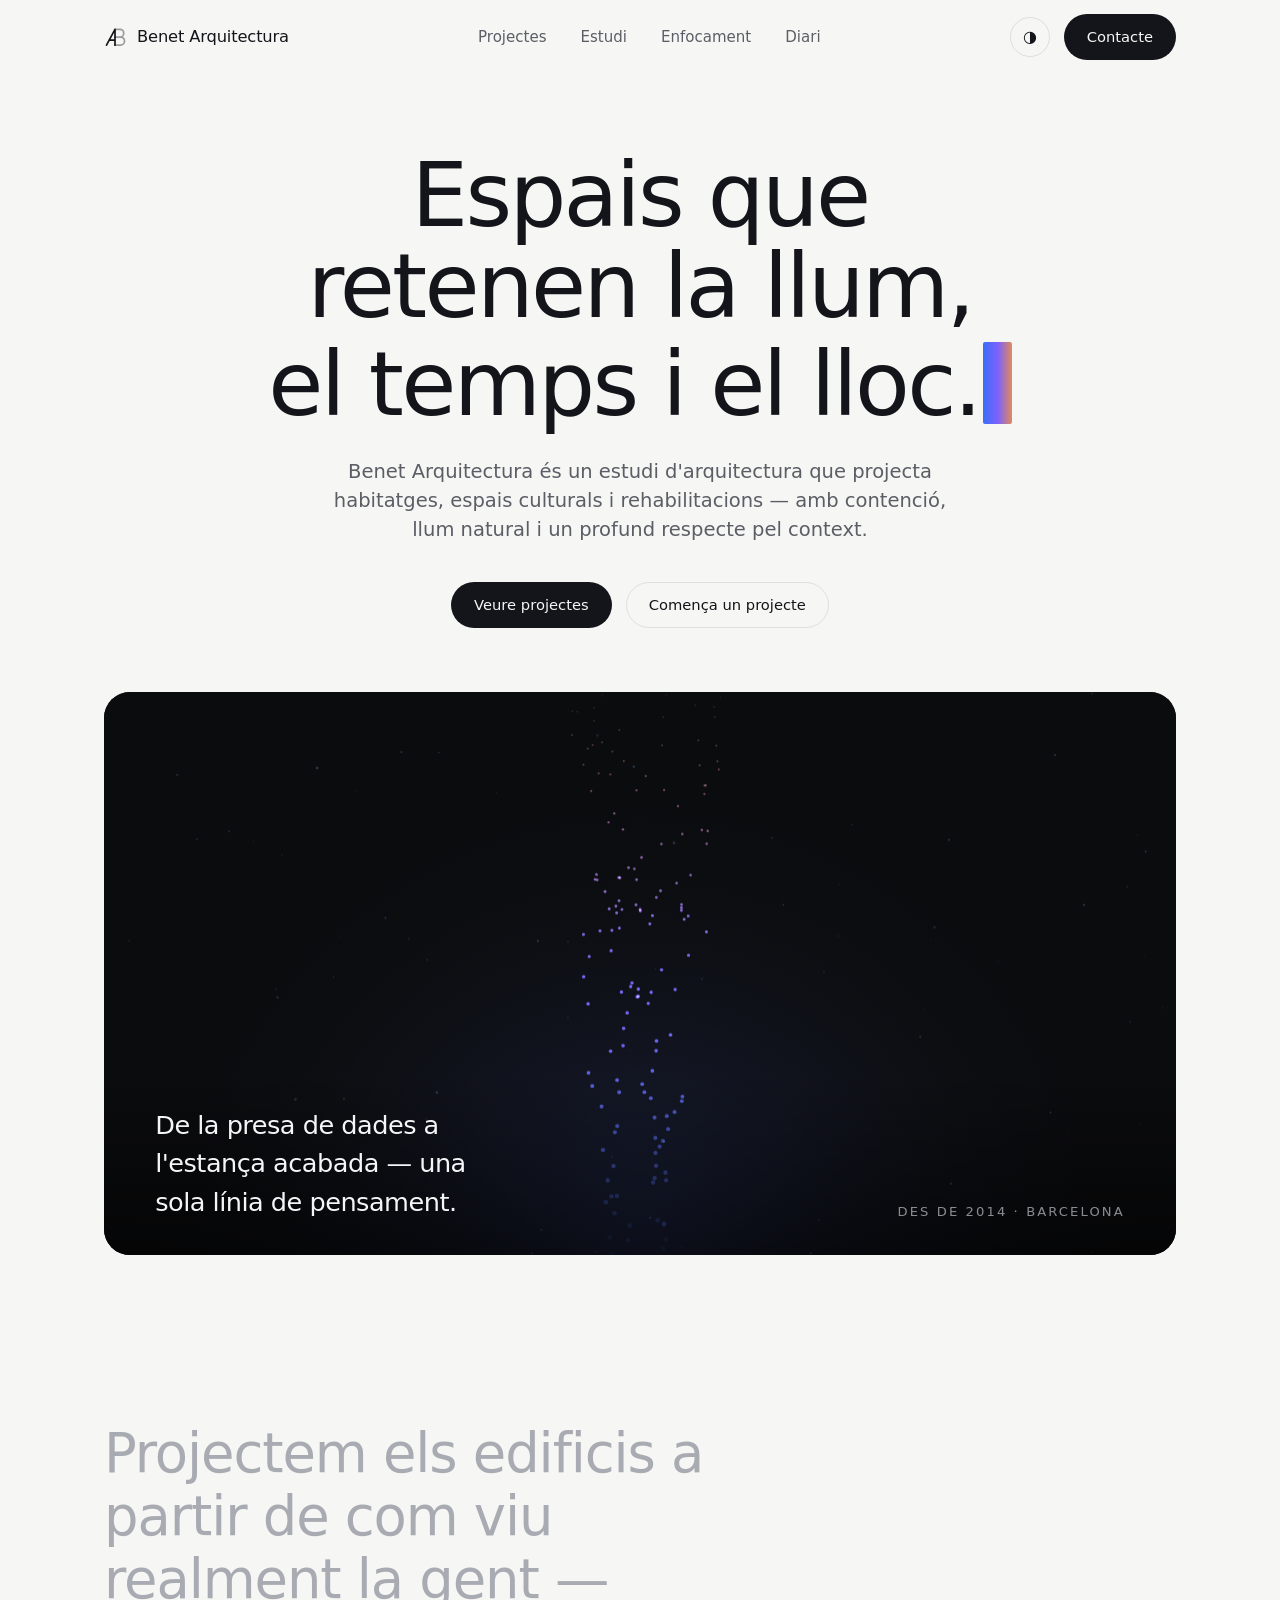
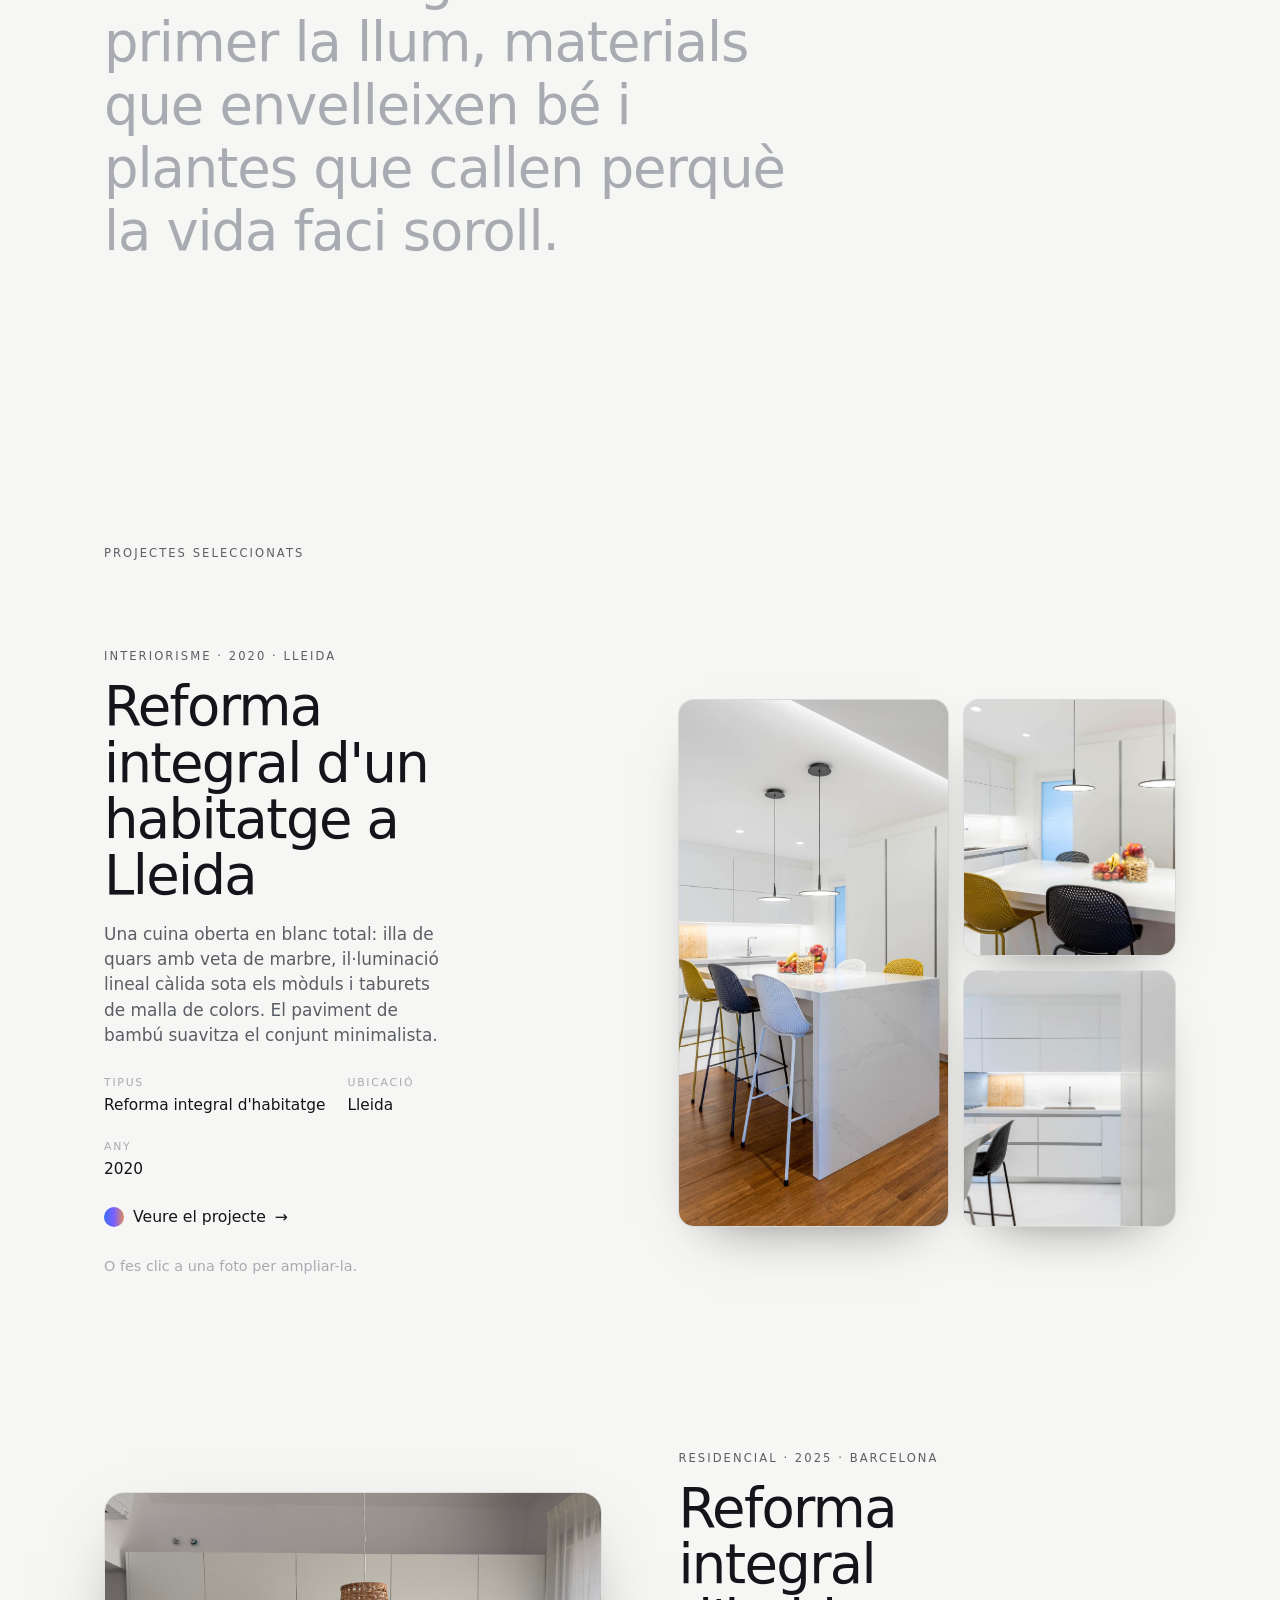
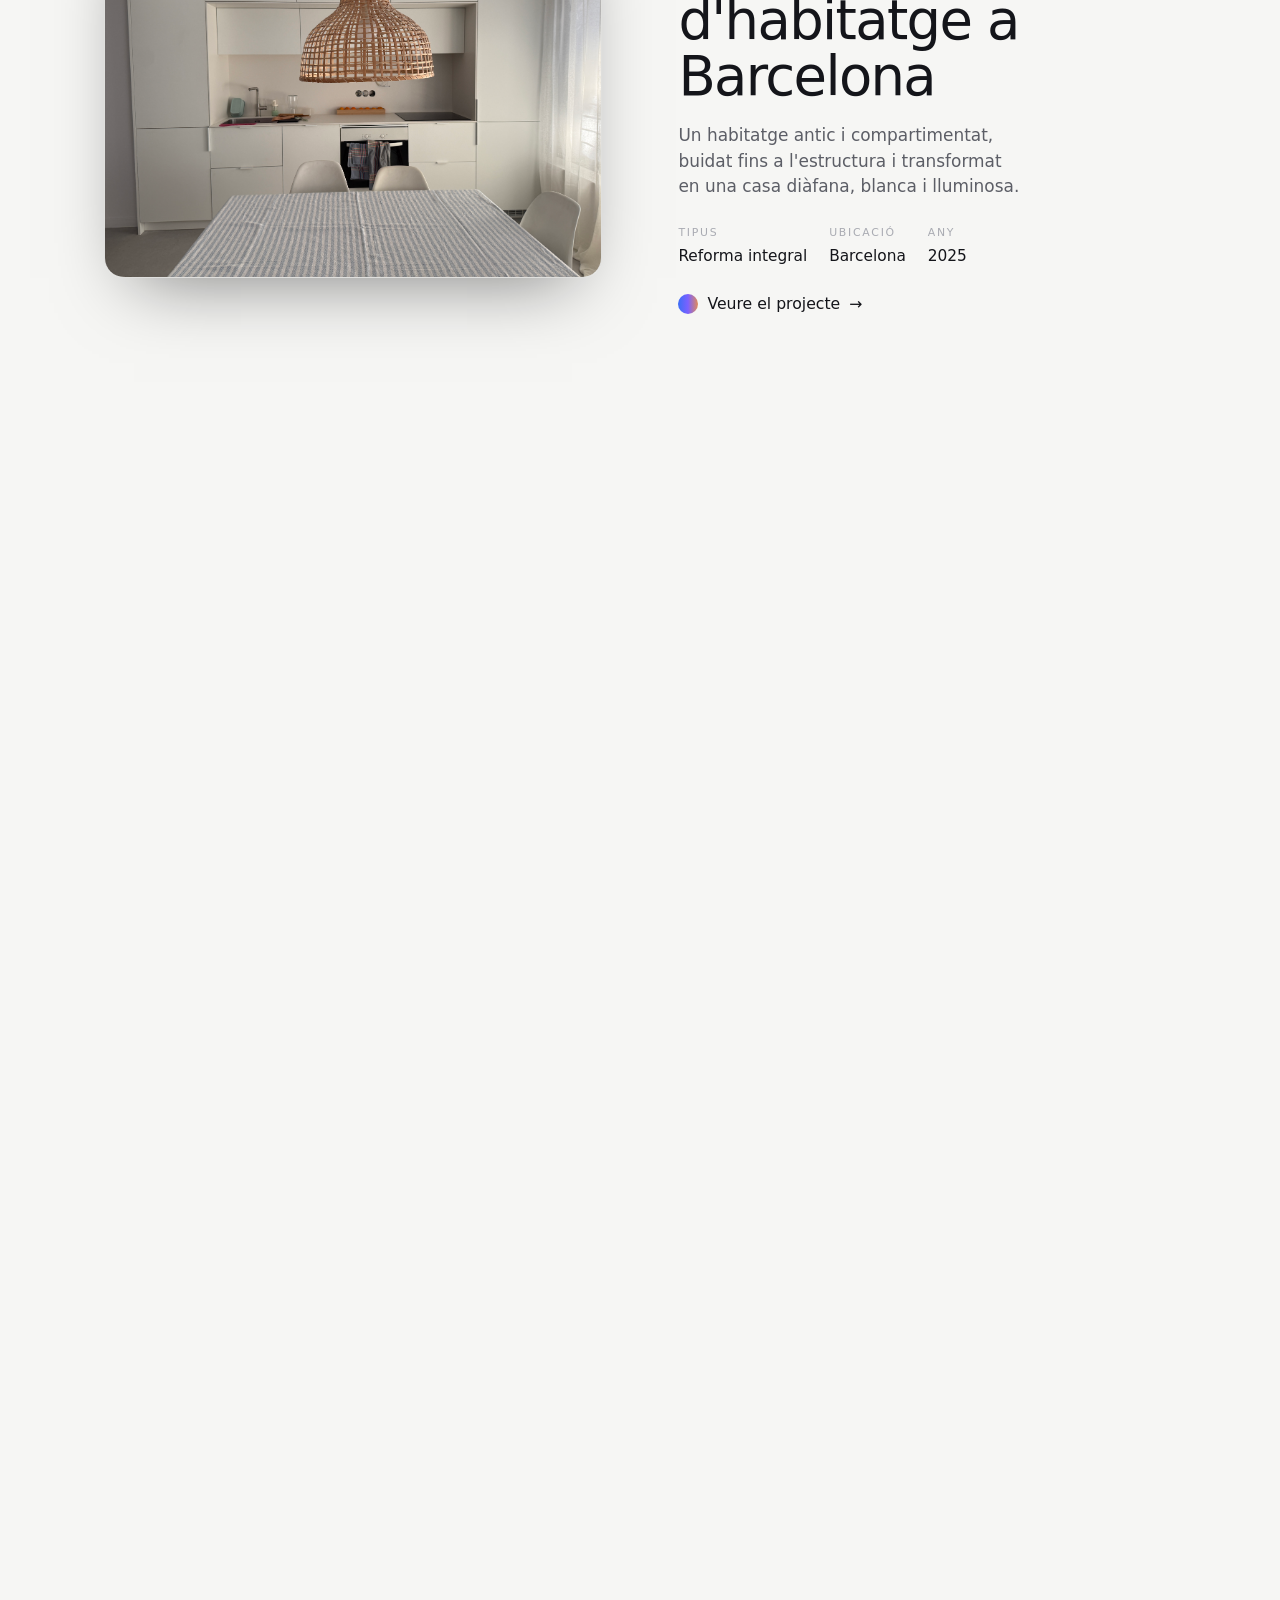
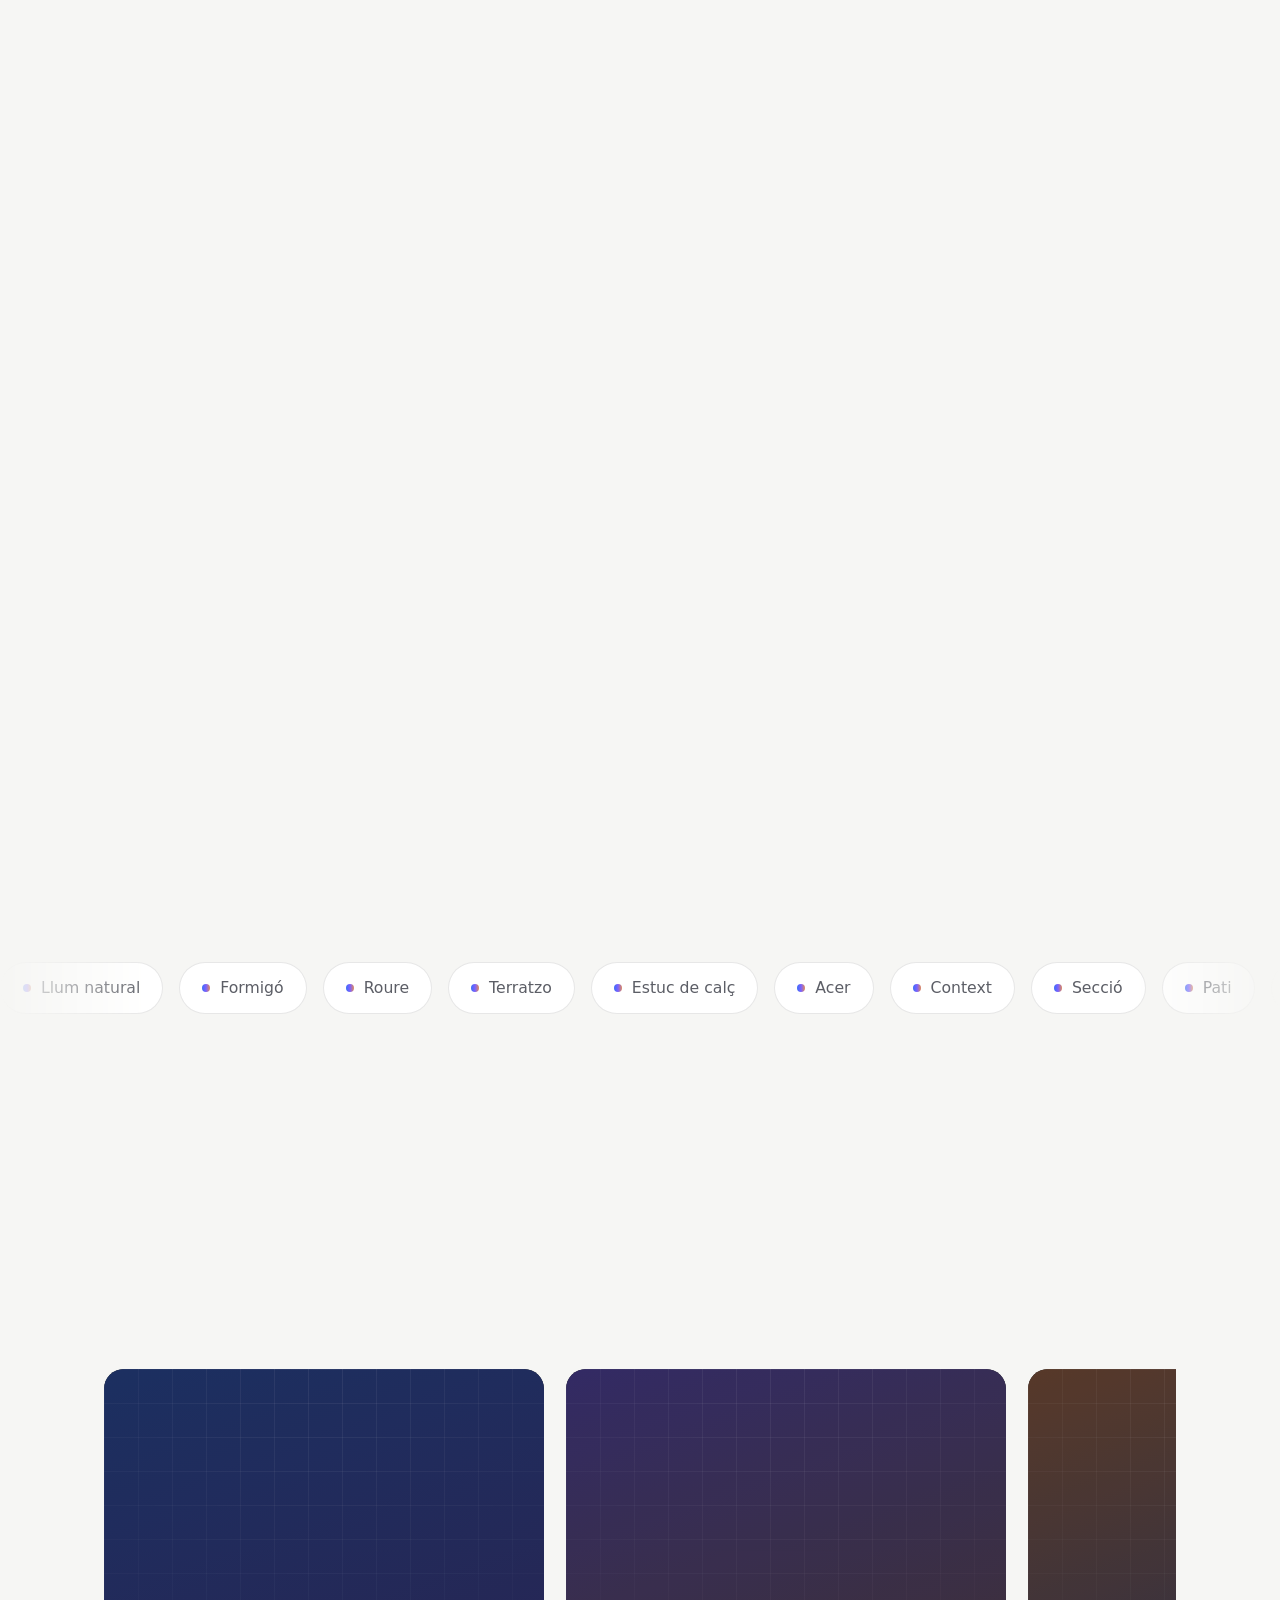
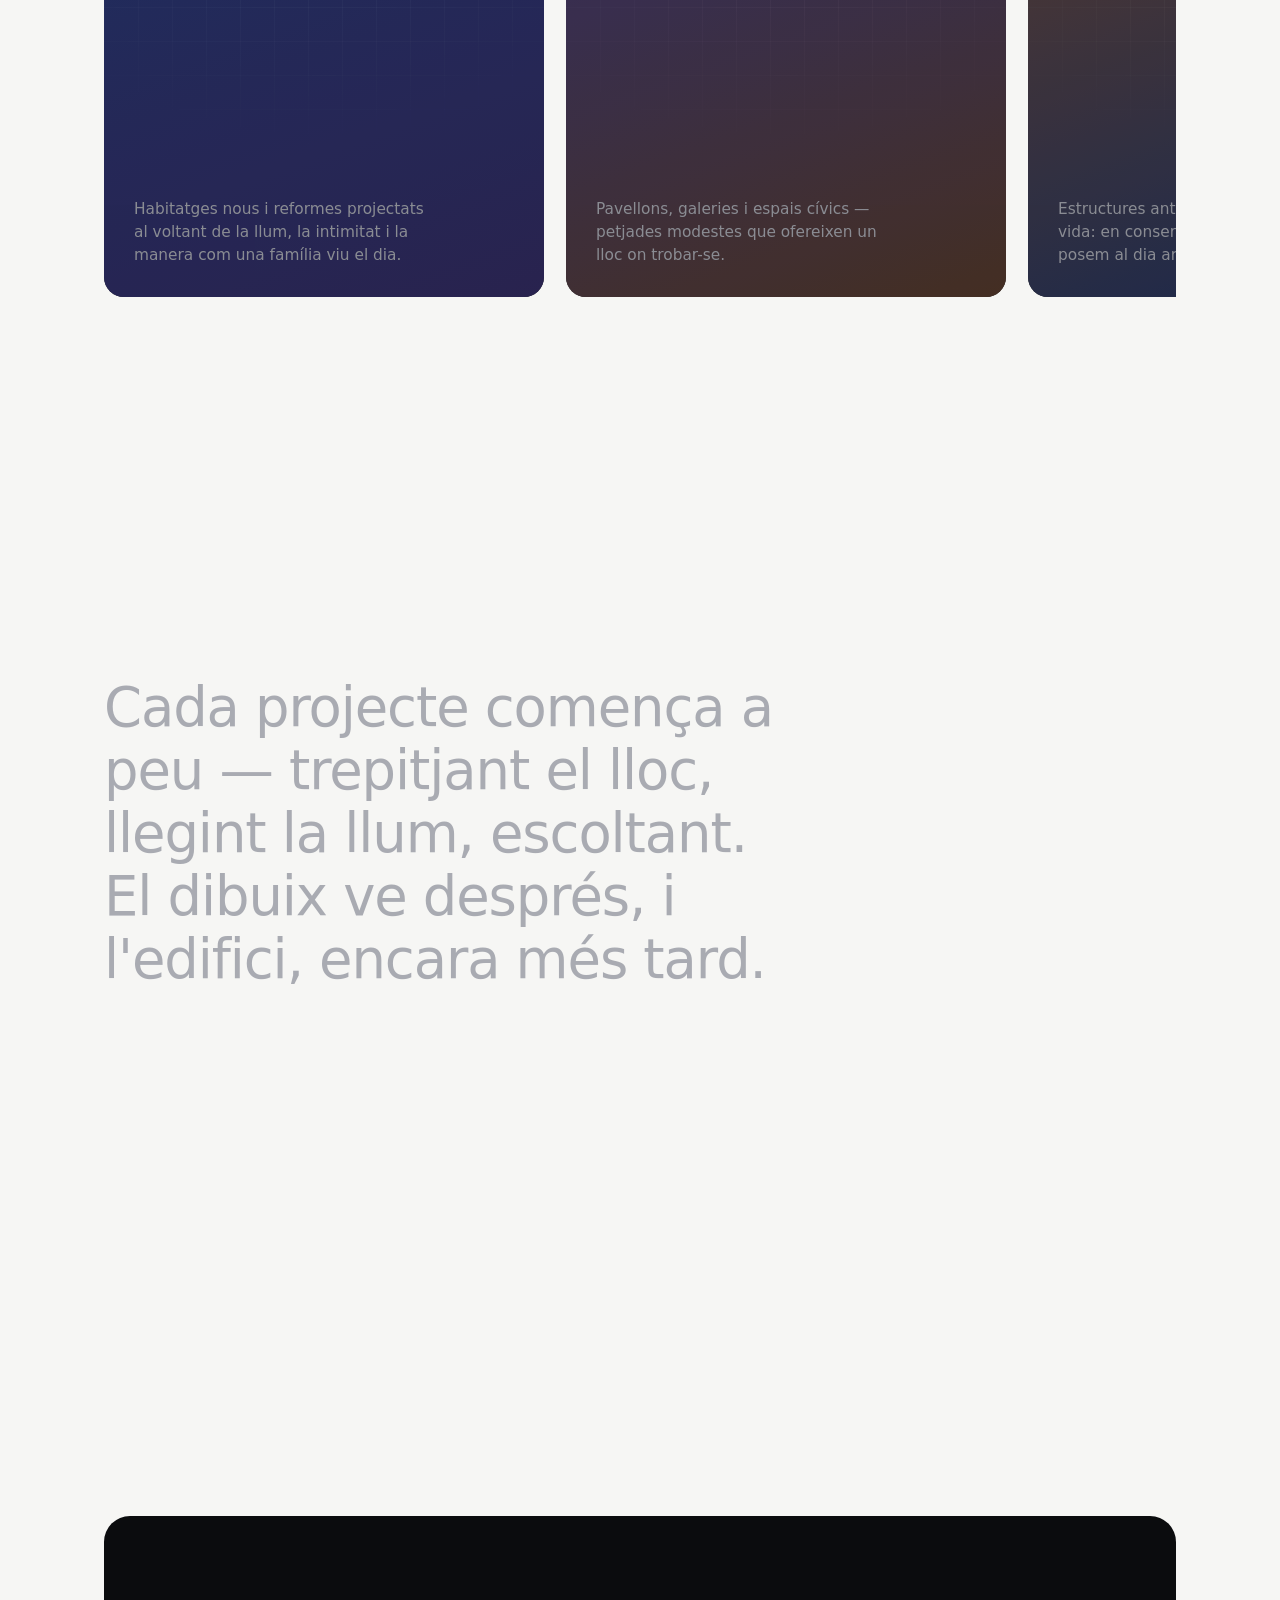
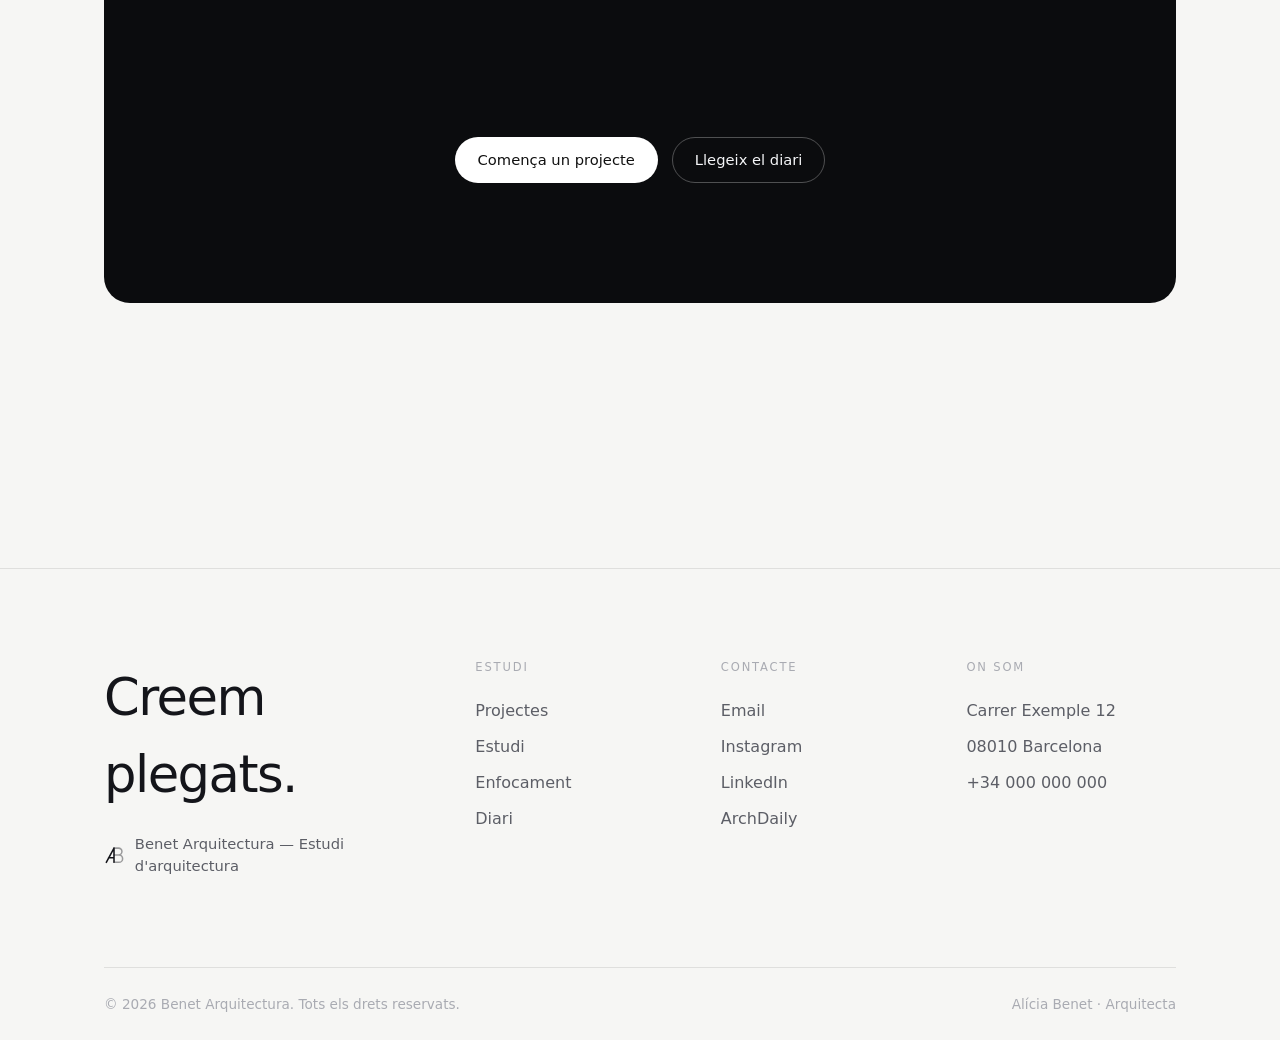
==== index.html @ 20cf58ed "Lloc web de Benet Arquitectura Pàgina principal amb l'estudi i els projectes, pàgines de detall (Lle" ====
<!doctype html>
<html lang="ca">
<head>
<meta charset="utf-8" />
<meta name="viewport" content="width=device-width, initial-scale=1" />
<title>Benet Arquitectura — Estudi d'arquitectura</title>
<link rel="stylesheet" href="styles.css" />
</head>
<body>

<!-- ============ NAV ============ -->
<header id="hdr">
  <div class="wrap nav">
    <a class="brand" href="#top" aria-label="Benet Arquitectura, inici">
      <span class="mark" aria-hidden="true"></span> Benet&nbsp;Arquitectura
    </a>
    <nav class="navlinks" aria-label="Principal">
      <a href="#work">Projectes</a>
      <a href="#studio">Estudi</a>
      <a href="#approach">Enfocament</a>
      <a href="#journal">Diari</a>
    </nav>
    <div class="navright">
      <button class="themebtn" id="theme" aria-label="Canviar entre tema clar i fosc">◑</button>
      <a class="btn btn-dark" href="#contact">Contacte</a>
    </div>
  </div>
</header>

<main id="top">

  <!-- ============ HERO ============ -->
  <section class="hero wrap">
    <h1 class="type" data-text="Espais que retenen la llum, el temps i el lloc."></h1>
    <p class="lede">Benet Arquitectura és un estudi d'arquitectura que projecta habitatges, espais culturals i rehabilitacions — amb contenció, llum natural i un profund respecte pel context.</p>
    <div class="cta">
      <a class="btn btn-dark" href="#work">Veure projectes</a>
      <a class="btn btn-ghost" href="#contact">Comença un projecte</a>
    </div>

    <div class="stage" id="stage" aria-label="Gràfic animat de l'estudi">
      <canvas id="c-hero"></canvas>
      <div class="stage-cap">
        <h3>De la presa de dades a l'estança acabada — una sola línia de pensament.</h3>
        <span>Des de 2014 · Barcelona</span>
      </div>
    </div>
  </section>

  <!-- ============ STATEMENT (word reveal) ============ -->
  <section class="gap wrap statement">
    <p class="reveal">Projectem els edificis a partir de com viu realment la gent — primer la llum, materials que envelleixen bé i plantes que callen perquè <span class="accent">la vida faci soroll.</span></p>
  </section>

  <!-- ============ SELECTED WORK ============ -->
  <section id="work" class="wrap gap-sm">
    <p class="eyebrow fade">Projectes seleccionats</p>

    <article class="feat gallery-feat fade" id="cuina">
      <div class="txt">
        <p class="eyebrow">Interiorisme · 2020 · Lleida</p>
        <h2>Reforma integral d'un habitatge a Lleida</h2>
        <p class="desc">Una cuina oberta en blanc total: illa de quars amb veta de marbre, il·luminació lineal càlida sota els mòduls i taburets de malla de colors. El paviment de bambú suavitza el conjunt minimalista.</p>
        <dl class="meta">
          <div><dt>Tipus</dt><dd>Reforma integral d'habitatge</dd></div>
          <div><dt>Ubicació</dt><dd>Lleida</dd></div>
          <div><dt>Any</dt><dd>2020</dd></div>
        </dl>
        <a class="link" href="cuina.html">Veure el projecte <span class="arw">→</span></a>
        <p class="hint">O fes clic a una foto per ampliar-la.</p>
      </div>
      <div class="media">
        <div class="gallery">
          <button class="gitem tall" data-i="0" aria-label="Ampliar foto 1 — illa i taburets">
            <img src="assets/abk/Foto1.jpg" alt="Cuina reformada: illa de quars amb veta de marbre i taburets de malla grocs, negres i blancs" loading="lazy" />
            <span class="expand" aria-hidden="true">⤢</span>
          </button>
          <button class="gitem" data-i="1" aria-label="Ampliar foto 2 — taula i llums penjants">
            <img src="assets/abk/Foto2.jpg" alt="Vista de la taula amb els llums penjants i la porta blava al fons" loading="lazy" />
            <span class="expand" aria-hidden="true">⤢</span>
          </button>
          <button class="gitem" data-i="2" aria-label="Ampliar foto 3 — mòduls i placa de cocció">
            <img src="assets/abk/Foto3.jpg" alt="Detall dels mòduls blancs, la placa de cocció i la il·luminació lineal" loading="lazy" />
            <span class="expand" aria-hidden="true">⤢</span>
          </button>
        </div>
      </div>
    </article>

    <article class="feat rev fade" id="barcelona">
      <div class="txt">
        <p class="eyebrow">Residencial · 2025 · Barcelona</p>
        <h2>Reforma integral d'habitatge a Barcelona</h2>
        <p class="desc">Un habitatge antic i compartimentat, buidat fins a l'estructura i transformat en una casa diàfana, blanca i lluminosa.</p>
        <dl class="meta">
          <div><dt>Tipus</dt><dd>Reforma integral</dd></div>
          <div><dt>Ubicació</dt><dd>Barcelona</dd></div>
          <div><dt>Any</dt><dd>2025</dd></div>
        </dl>
        <a class="link" href="barcelona.html">Veure el projecte <span class="arw">→</span></a>
      </div>
      <a class="media cover" href="barcelona.html" aria-label="Veure el projecte: Reforma integral d'habitatge a Barcelona">
        <img src="assets/barcelona1/IMG_0934.JPG" alt="Cuina-menjador blanca acabada de la reforma a Barcelona" loading="lazy" />
      </a>
    </article>

    <article class="feat fade" id="barcelona2">
      <div class="txt">
        <p class="eyebrow">Residencial · 2020 · Barcelona</p>
        <h2>Reforma integral d'un habitatge a Barcelona</h2>
        <p class="desc">Reforma completa d'un pis: una planta oberta que enllaça menjador, sala d'estar i cuina, amb paviment de fusta i acabats càlids.</p>
        <dl class="meta">
          <div><dt>Tipus</dt><dd>Reforma integral</dd></div>
          <div><dt>Ubicació</dt><dd>Barcelona</dd></div>
          <div><dt>Any</dt><dd>2020</dd></div>
        </dl>
        <a class="link" href="barcelona2.html">Veure el projecte <span class="arw">→</span></a>
      </div>
      <a class="media cover" href="barcelona2.html" aria-label="Veure el projecte: Reforma integral d'un habitatge a Barcelona (2020)">
        <img src="assets/barcelona2/detall/IMG_5461.jpg" alt="Sala d'estar reformada amb parquet i llums cònics" loading="lazy" />
      </a>
    </article>

    <article class="feat rev fade">
      <div class="txt">
        <p class="eyebrow">Rehabilitació · 2022 · Barcelona</p>
        <h2>La Foneria</h2>
        <p class="desc">Un antic taller metal·lúrgic convertit en tallers i una cafeteria. Nous elements de roure s'insereixen amb lleugeresa dins la closca de maó existent, conservant-ne cada marca honesta.</p>
        <dl class="meta">
          <div><dt>Tipus</dt><dd>Ús mixt</dd></div>
          <div><dt>Superfície</dt><dd>1.100 m²</dd></div>
          <div><dt>Estat</dt><dd>Acabat</dd></div>
        </dl>
        <a class="link" href="#">Veure el projecte <span class="arw">→</span></a>
      </div>
      <div class="media shot" style="--h1:#e08a5a;--h2:#7b61ff">
        <div class="shot-glow"></div>
        <div class="shot-frame"><div class="shot-label">La Foneria<em>substitueix per una fotografia</em></div></div>
      </div>
    </article>

    <article class="feat gallery-feat fade" id="generalitat">
      <div class="txt">
        <p class="eyebrow">Equipament públic · PFG · Lleida</p>
        <h2>Seu de la Generalitat a Lleida</h2>
        <p class="desc">Proposta per a una seu administrativa: un sòcol públic porticat i un gran atri central, amb escala helicoidal i arbrat que travessa totes les plantes, entre estructura de formigó i fusta.</p>
        <dl class="meta">
          <div><dt>Tipus</dt><dd>Equipament públic</dd></div>
          <div><dt>Ubicació</dt><dd>Lleida</dd></div>
          <div><dt>Àmbit</dt><dd>Projecte final de grau</dd></div>
        </dl>
        <p class="hint">Fes clic a una imatge per ampliar-la.</p>
      </div>
      <div class="media">
        <div class="gallery">
          <button class="gitem tall" aria-label="Ampliar render — atri central">
            <img src="assets/pfg/render1.jpg" alt="Atri central amb escala helicoidal blanca i arbre, entre plantes de fusta" loading="lazy" />
            <span class="expand" aria-hidden="true">⤢</span>
          </button>
          <button class="gitem" aria-label="Ampliar render — vista exterior">
            <img src="assets/pfg/render3.jpg" alt="Vista exterior de l'edifici, amb el volum elevat sobre pilars" loading="lazy" />
            <span class="expand" aria-hidden="true">⤢</span>
          </button>
          <button class="gitem" aria-label="Ampliar render — pati porticat">
            <img src="assets/pfg/render2.jpg" alt="Pati interior porticat amb façana de fusta i arbres" loading="lazy" />
            <span class="expand" aria-hidden="true">⤢</span>
          </button>
        </div>
      </div>
    </article>
  </section>

  <!-- ============ MARQUEE ============ -->
  <section class="gap-sm marquee" aria-hidden="true">
    <div class="marquee-row" id="mrow"></div>
  </section>

  <!-- ============ STUDIO / PRACTICE CAROUSEL ============ -->
  <section id="studio" class="wrap gap-sm">
    <div class="head-row">
      <div>
        <p class="eyebrow fade">L'estudi</p>
        <h2 class="fade">Què fem</h2>
      </div>
      <div class="arrows fade">
        <button id="prev" aria-label="Anterior">←</button>
        <button id="next" aria-label="Següent">→</button>
      </div>
    </div>
    <div class="carousel" id="carousel">
      <div class="pcard" style="--h1:#3b6ef6;--h2:#7b61ff">
        <div class="pc-bg"></div>
        <div class="pc-in"><h3 class="ptype" data-text="Residencial"></h3>
          <p>Habitatges nous i reformes projectats al voltant de la llum, la intimitat i la manera com una família viu el dia.</p></div>
      </div>
      <div class="pcard" style="--h1:#7b61ff;--h2:#e08a5a">
        <div class="pc-bg"></div>
        <div class="pc-in"><h3 class="ptype" data-text="Cultural"></h3>
          <p>Pavellons, galeries i espais cívics — petjades modestes que ofereixen un lloc on trobar-se.</p></div>
      </div>
      <div class="pcard" style="--h1:#e08a5a;--h2:#3b6ef6">
        <div class="pc-bg"></div>
        <div class="pc-in"><h3 class="ptype" data-text="Rehabilitació"></h3>
          <p>Estructures antigues amb una segona vida: en conservem el caràcter i les posem al dia amb discreció.</p></div>
      </div>
      <div class="pcard" style="--h1:#3b6ef6;--h2:#e08a5a">
        <div class="pc-bg"></div>
        <div class="pc-in"><h3 class="ptype" data-text="Interiorisme"></h3>
          <p>Estances pensades fins a l'últim tirador — materials, fusteria i llum detallats com un tot.</p></div>
      </div>
    </div>
  </section>

  <!-- ============ APPROACH + STATS ============ -->
  <section id="approach" class="wrap gap statement">
    <p class="eyebrow fade" style="margin-bottom:26px">Enfocament</p>
    <p class="reveal">Cada projecte comença a peu — trepitjant el lloc, llegint la llum, escoltant. El dibuix ve després, i <span class="accent">l'edifici, encara més tard.</span></p>
    <div class="stats fade" style="margin-top:clamp(56px,8vw,90px)">
      <div><div class="n">12</div><div class="l">Anys de trajectòria</div></div>
      <div><div class="n">48</div><div class="l">Projectes entregats</div></div>
      <div><div class="n">9</div><div class="l">Premis i mencions</div></div>
      <div><div class="n">6</div><div class="l">Persones a l'estudi</div></div>
    </div>
  </section>

  <!-- ============ CTA PANEL ============ -->
  <section id="contact" class="wrap gap-sm">
    <div class="ctaPanel" id="ctaPanel">
      <canvas id="c-cta"></canvas>
      <div class="cta-in">
        <h2 class="type" data-text="Construïm alguna cosa que perduri."></h2>
        <div class="cta">
          <a class="btn btn-white" href="mailto:studio@example.com">Comença un projecte</a>
          <a class="btn btn-outline" href="#journal">Llegeix el diari</a>
        </div>
      </div>
    </div>
  </section>

</main>

<!-- ============ FOOTER ============ -->
<footer id="journal">
  <div class="wrap">
    <div class="foot">
      <div>
        <h2>Creem<br>plegats.</h2>
        <div class="fmark"><span class="mark" aria-hidden="true"></span> Benet Arquitectura — Estudi d'arquitectura</div>
      </div>
      <div class="col">
        <h4>Estudi</h4>
        <a href="#work">Projectes</a>
        <a href="#studio">Estudi</a>
        <a href="#approach">Enfocament</a>
        <a href="#journal">Diari</a>
      </div>
      <div class="col">
        <h4>Contacte</h4>
        <a href="mailto:studio@example.com">Email</a>
        <a href="#">Instagram</a>
        <a href="#">LinkedIn</a>
        <a href="#">ArchDaily</a>
      </div>
      <div class="col">
        <h4>On som</h4>
        <a href="#">Carrer Exemple 12</a>
        <a href="#">08010 Barcelona</a>
        <a href="#">+34 000 000 000</a>
      </div>
    </div>
    <div class="legal">
      <span>© 2026 Benet Arquitectura. Tots els drets reservats.</span>
      <span>Alícia Benet · Arquitecta</span>
    </div>
  </div>
</footer>

<!-- ============ LIGHTBOX ============ -->
<div class="lightbox" id="lightbox" role="dialog" aria-modal="true" aria-label="Visor de fotos">
  <button class="lb-close" id="lbClose" aria-label="Tancar (Esc)">×</button>
  <button class="lb-nav lb-prev" id="lbPrev" aria-label="Anterior">‹</button>
  <img id="lbImg" src="" alt="" />
  <button class="lb-nav lb-next" id="lbNext" aria-label="Següent">›</button>
  <div class="lb-cap"><span id="lbCap"></span><span class="lb-count" id="lbCount"></span></div>
</div>

<script>
(() => {
  "use strict";
  const reduce = matchMedia("(prefers-reduced-motion: reduce)").matches;
  const clamp = (v,a,b) => Math.min(b,Math.max(a,v));

  /* ---------- nav bg on scroll ---------- */
  const hdr = document.getElementById("hdr");
  const onScrollNav = () => hdr.classList.toggle("scrolled", scrollY > 12);
  onScrollNav(); addEventListener("scroll", onScrollNav, {passive:true});

  /* ---------- theme toggle (persisted across pages) ---------- */
  const root = document.documentElement;
  try { const t = localStorage.getItem("theme"); if (t) root.setAttribute("data-theme", t); } catch(e){}
  document.getElementById("theme").addEventListener("click", () => {
    const dark = matchMedia("(prefers-color-scheme: dark)").matches;
    const cur = root.getAttribute("data-theme") || (dark ? "dark" : "light");
    const next = cur === "dark" ? "light" : "dark";
    root.setAttribute("data-theme", next);
    try { localStorage.setItem("theme", next); } catch(e){}
  });

  /* ---------- typewriter ---------- */
  function typeEl(el){
    const text = el.dataset.text;
    el.textContent = "";
    if (reduce){ el.textContent = text; return; }
    const node = document.createTextNode("");
    const caret = document.createElement("span");
    caret.className = "caret"; caret.setAttribute("aria-hidden","true");
    el.append(node, caret);
    let i = 0;
    (function step(){
      node.data = text.slice(0, i);
      if (i < text.length){ i++; setTimeout(step, 34 + Math.random()*46); }
    })();
  }
  // hero types on load; others type when scrolled into view
  const heroH1 = document.querySelector(".hero h1");
  typeEl(heroH1);

  const typeObs = new IntersectionObserver((ents) => {
    ents.forEach(e => {
      if (e.isIntersecting && !e.target.dataset.done){
        e.target.dataset.done = "1"; typeEl(e.target); typeObs.unobserve(e.target);
      }
    });
  }, {threshold:.6});
  document.querySelectorAll(".type:not(.hero h1), .ptype, .ctaPanel h2.type")
    .forEach(el => { if (el !== heroH1) typeObs.observe(el); });

  /* ---------- scroll word reveal ---------- */
  const reveals = [...document.querySelectorAll(".reveal")];
  reveals.forEach(el => {
    const html = el.innerHTML;
    // wrap plain words while preserving the .accent span
    const frag = document.createElement("div"); frag.innerHTML = html;
    el.textContent = "";
    frag.childNodes.forEach(n => {
      if (n.nodeType === 3){
        n.textContent.split(/(\s+)/).forEach(tok => {
          if (/^\s+$/.test(tok)) el.append(document.createTextNode(tok));
          else if (tok){ const s=document.createElement("span"); s.className="word"; s.textContent=tok; el.append(s); }
        });
      } else {
        n.querySelectorAll ? n.textContent.split(/(\s+)/).forEach(tok=>{
          if(/^\s+$/.test(tok)) el.append(document.createTextNode(tok));
          else if(tok){ const s=document.createElement("span"); s.className="word accent"; s.textContent=tok; el.append(s); }
        }) : null;
      }
    });
  });
  function updateReveal(){
    const vh = innerHeight;
    reveals.forEach(el => {
      const r = el.getBoundingClientRect();
      const start = vh*0.82, end = vh*0.30;
      const p = clamp((start - r.top)/(start - end + r.height*0.15), 0, 1);
      const words = el.querySelectorAll(".word");
      const n = Math.round(p * words.length);
      words.forEach((w,idx)=> w.classList.toggle("lit", idx < n));
    });
  }

  /* ---------- fade-in on scroll ---------- */
  const fadeObs = new IntersectionObserver((ents)=>{
    ents.forEach(e=>{ if(e.isIntersecting){ e.target.classList.add("in"); fadeObs.unobserve(e.target);} });
  }, {threshold:.15});
  document.querySelectorAll(".fade").forEach(el=>fadeObs.observe(el));

  /* ---------- marquee content ---------- */
  const words = ["Llum natural","Formigó","Roure","Terratzo","Estuc de calç","Acer","Context","Secció","Pati","Llindar","Rehabilitació","Pedra","Vidre","Proporció"];
  const row = document.getElementById("mrow");
  const set = words.map(w=>`<span class="chip"><b></b>${w}</span>`).join("");
  row.innerHTML = set + set; // duplicate for seamless loop

  /* ---------- carousel arrows ---------- */
  const car = document.getElementById("carousel");
  const step = () => (car.querySelector(".pcard")?.offsetWidth || 320) + 22;
  document.getElementById("next").onclick = () => car.scrollBy({left: step(), behavior:"smooth"});
  document.getElementById("prev").onclick = () => car.scrollBy({left:-step(), behavior:"smooth"});

  /* ---------- lightbox (per-gallery, enlarge project photos) ---------- */
  const lb = document.getElementById("lightbox");
  if (lb){
    const lbImg = document.getElementById("lbImg");
    const lbCap = document.getElementById("lbCap");
    const lbCount = document.getElementById("lbCount");
    let group = [], idx = 0, lastFocus = null;
    const show = i => {
      idx = (i + group.length) % group.length;
      lbImg.src = group[idx].src; lbImg.alt = group[idx].alt;
      lbCap.textContent = group[idx].alt;
      lbCount.textContent = (idx+1) + " / " + group.length;
    };
    const open = (items,i) => { group = items; lastFocus = document.activeElement; show(i);
      lb.classList.add("open"); document.body.style.overflow = "hidden"; document.getElementById("lbClose").focus(); };
    const close = () => { lb.classList.remove("open"); document.body.style.overflow = "";
      lbImg.src = ""; if (lastFocus) lastFocus.focus(); };
    document.querySelectorAll(".gallery").forEach(g => {
      const btns = [...g.querySelectorAll(".gitem")];
      const items = btns.map(b => { const im = b.querySelector("img"); return {src: im.src, alt: im.alt}; });
      btns.forEach((b,i) => b.addEventListener("click", () => open(items,i)));
    });
    document.getElementById("lbClose").onclick = close;
    document.getElementById("lbPrev").onclick = e => { e.stopPropagation(); show(idx-1); };
    document.getElementById("lbNext").onclick = e => { e.stopPropagation(); show(idx+1); };
    lb.addEventListener("click", e => { if (e.target === lb) close(); });
    addEventListener("keydown", e => {
      if (!lb.classList.contains("open")) return;
      if (e.key === "Escape") close();
      else if (e.key === "ArrowRight") show(idx+1);
      else if (e.key === "ArrowLeft") show(idx-1);
    });
  }

  /* ---------- rAF scroll loop ---------- */
  let ticking = false;
  function loop(){ updateReveal(); ticking = false; }
  addEventListener("scroll", () => { if(!ticking){ ticking = true; requestAnimationFrame(loop);} }, {passive:true});
  addEventListener("resize", updateReveal); updateReveal();

  /* ================= CANVAS: hero "liftoff" beam ================= */
  function setupCanvas(cv){
    const ctx = cv.getContext("2d");
    let w,h,dpr;
    function size(){
      dpr = Math.min(devicePixelRatio||1, 2);
      const r = cv.getBoundingClientRect();
      w = cv.width = r.width*dpr; h = cv.height = r.height*dpr;
    }
    size(); addEventListener("resize", size);
    return {ctx, get w(){return w}, get h(){return h}, get dpr(){return dpr}};
  }

  const A = [[59,110,246],[123,97,255],[224,138,90]];
  const lerp = (a,b,t)=>a+(b-a)*t;
  function mix(t){ // t 0..1 across the 3 accent colors
    t = clamp(t,0,1)*2; const i = t<1?0:1; const f = t<1?t:t-1;
    const c1=A[i], c2=A[i+1];
    return `rgb(${lerp(c1[0],c2[0],f)|0},${lerp(c1[1],c2[1],f)|0},${lerp(c1[2],c2[2],f)|0})`;
  }

  // HERO: rising particle cone + faint starfield
  (function heroAnim(){
    const cv = document.getElementById("c-hero");
    const S = setupCanvas(cv);
    let stars=[], parts=[], run=true, t=0;
    function seed(){
      stars = Array.from({length:120},()=>({x:Math.random(),y:Math.random(),r:Math.random()*1.2+.2,tw:Math.random()*6}));
      parts = Array.from({length:reduce?60:150},()=>spawn());
    }
    function spawn(){
      return { x:0, y:Math.random(), spread:(Math.random()-.5), speed:Math.random()*.004+.002, life:Math.random() };
    }
    seed(); addEventListener("resize", seed);
    const io = new IntersectionObserver(es=>es.forEach(e=>{run=e.isIntersecting; if(run&&!reduce)frame();}),{threshold:0});
    io.observe(cv);
    function frame(){
      const {ctx,w,h}=S; t+=0.006;
      ctx.clearRect(0,0,w,h);
      ctx.fillStyle="#0B0C0E"; ctx.fillRect(0,0,w,h);
      // starfield
      for(const s of stars){
        const a = .28 + .28*Math.sin(t*3 + s.tw);
        ctx.fillStyle=`rgba(150,170,255,${a*.5})`;
        ctx.beginPath(); ctx.arc(s.x*w, s.y*h, s.r*S.dpr, 0, 6.28); ctx.fill();
      }
      // rising beam from bottom centre
      const cx=w*.5, base=h*1.02;
      ctx.globalCompositeOperation="lighter";
      for(const p of parts){
        p.life += p.speed; if(p.life>1){ Object.assign(p, spawn()); p.life=0; }
        const up = p.life;                       // 0 bottom -> 1 top
        const y = base - up*h*1.05;
        const fan = (1-up)*0.06 + 0.16*up;       // widen as it rises
        const x = cx + p.spread*w*fan + Math.sin(up*6+p.spread*8)*6*S.dpr;
        const alpha = Math.sin(up*Math.PI)*0.9;
        const rad = (2.4 - up*1.6)*S.dpr;
        ctx.fillStyle = mix(up).replace("rgb","rgba").replace(")",`,${alpha})`);
        ctx.beginPath(); ctx.arc(x,y,Math.max(rad,.4),0,6.28); ctx.fill();
      }
      // soft core glow
      const g=ctx.createRadialGradient(cx,base,0,cx,base,h*0.9);
      g.addColorStop(0,"rgba(90,120,255,.20)"); g.addColorStop(1,"rgba(11,12,14,0)");
      ctx.fillStyle=g; ctx.fillRect(0,0,w,h);
      ctx.globalCompositeOperation="source-over";
      if(run && !reduce) requestAnimationFrame(frame);
    }
    if(reduce){ frame(); } else { frame(); }
  })();

  // CTA: slow drifting dashes on black
  (function ctaAnim(){
    const cv = document.getElementById("c-cta");
    const S = setupCanvas(cv);
    let dashes=[], run=true;
    function seed(){
      dashes = Array.from({length:reduce?50:110},()=>({
        x:Math.random(), y:Math.random(), len:Math.random()*10+4,
        vx:(Math.random()*.0004+.0002), vy:(Math.random()*.0002-.0001),
        a:Math.random()*.5+.2, hue:Math.random()
      }));
    }
    seed(); addEventListener("resize", seed);
    const io=new IntersectionObserver(es=>es.forEach(e=>{run=e.isIntersecting; if(run&&!reduce)frame();}),{threshold:0});
    io.observe(cv);
    function frame(){
      const {ctx,w,h,dpr}=S;
      ctx.clearRect(0,0,w,h); ctx.fillStyle="#0B0C0E"; ctx.fillRect(0,0,w,h);
      ctx.lineCap="round";
      for(const d of dashes){
        d.x+=d.vx; d.y+=d.vy;
        if(d.x>1.02){d.x=-.02} if(d.y<-.02){d.y=1.02} if(d.y>1.02){d.y=-.02}
        const x=d.x*w, y=d.y*h;
        ctx.strokeStyle = mix(d.hue).replace("rgb","rgba").replace(")",`,${d.a})`);
        ctx.lineWidth = 1.4*dpr;
        ctx.beginPath(); ctx.moveTo(x,y); ctx.lineTo(x+d.len*dpr, y+d.len*.35*dpr); ctx.stroke();
      }
      if(run && !reduce) requestAnimationFrame(frame);
    }
    frame();
  })();

})();
</script>
</body>
</html>
---- styles.css ----
/* ============================================================
   Alicia Serra — Architecture Studio
   Placeholder site. Swap the copy, links and project images
   (search for "REPLACE") for your own material.
   Look & motion inspired by antigravity.google, re-pitched
   for an architecture practice.
   ============================================================ */

*,*::before,*::after{box-sizing:border-box;margin:0;padding:0}

:root{
  --paper:#F6F6F4; --paper-2:#EFEFEC; --ink:#14151A; --muted:#A9ABB2;
  --sub:#5C5E66; --line:rgba(20,21,26,.10); --card:#FFFFFF;
  --panel:#0B0C0E; --panel-ink:#F4F5F7; --panel-sub:#8A8C93;
  --a1:#3b6ef6; --a2:#7b61ff; --a3:#e08a5a;
  --grad:linear-gradient(90deg,var(--a1),var(--a2),var(--a3));
  --font:"Google Sans","Product Sans",ui-sans-serif,system-ui,-apple-system,"Segoe UI",Roboto,Helvetica,Arial,sans-serif;
  --maxw:1200px;
  --ease:cubic-bezier(.22,.61,.36,1);
}
@media (prefers-color-scheme:dark){
  :root{ --paper:#0C0D10; --paper-2:#121318; --ink:#F3F4F7; --muted:#42444d;
    --sub:#A6A8B0; --line:rgba(255,255,255,.12); --card:#15161B; }
}
:root[data-theme="dark"]{ --paper:#0C0D10; --paper-2:#121318; --ink:#F3F4F7; --muted:#42444d;
  --sub:#A6A8B0; --line:rgba(255,255,255,.12); --card:#15161B; }
:root[data-theme="light"]{ --paper:#F6F6F4; --paper-2:#EFEFEC; --ink:#14151A; --muted:#A9ABB2;
  --sub:#5C5E66; --line:rgba(20,21,26,.10); --card:#FFFFFF; }

html{scroll-behavior:smooth}
body{
  font-family:var(--font); background:var(--paper); color:var(--ink);
  -webkit-font-smoothing:antialiased; text-rendering:optimizeLegibility;
  overflow-x:hidden; line-height:1.5;
}
a{color:inherit;text-decoration:none}
img{max-width:100%;display:block}
::selection{background:rgba(123,97,255,.22)}
:focus-visible{outline:2px solid var(--a2);outline-offset:3px;border-radius:4px}

.wrap{max-width:var(--maxw);margin-inline:auto;padding-inline:clamp(20px,5vw,64px)}
.eyebrow{font-size:.72rem;letter-spacing:.18em;text-transform:uppercase;color:var(--sub);font-weight:500}

/* caret shared by all typewriter elements */
.caret{display:inline-block;width:.5ch;height:.92em;margin-left:.04em;translate:0 .1em;
  background:var(--grad);border-radius:2px;animation:blink 1.05s steps(1) infinite}
@keyframes blink{0%,49%{opacity:1}50%,100%{opacity:0}}

/* ---------- nav ---------- */
header{position:fixed;inset:0 0 auto 0;z-index:50;transition:background .4s,border-color .4s,backdrop-filter .4s}
header.scrolled{background:color-mix(in srgb,var(--paper) 82%,transparent);backdrop-filter:blur(14px);border-bottom:1px solid var(--line)}
.nav{display:flex;align-items:center;justify-content:space-between;height:74px}
.brand{display:flex;align-items:center;gap:11px;font-weight:500;font-size:1.02rem;letter-spacing:-.01em}
/* logo mark — minimal "AB" monogram (A ink, B softer), sized in em so it
   matches the wordmark height and stays vertically aligned. */
.mark{width:1.35em;height:1.2em;flex:none;position:relative;background:transparent;border:0}
.mark::before,.mark::after{content:"";position:absolute;inset:0}
.mark::before{background:var(--ink);
  -webkit-mask:url("data:image/svg+xml,%3Csvg xmlns='http://www.w3.org/2000/svg' viewBox='0 0 44 40'%3E%3Cpath d='M22 5 L5 36 M22 5 V36 M10 26 H22' fill='none' stroke='%23000' stroke-width='3.4' stroke-linecap='round' stroke-linejoin='round'/%3E%3C/svg%3E") center/contain no-repeat;
          mask:url("data:image/svg+xml,%3Csvg xmlns='http://www.w3.org/2000/svg' viewBox='0 0 44 40'%3E%3Cpath d='M22 5 L5 36 M22 5 V36 M10 26 H22' fill='none' stroke='%23000' stroke-width='3.4' stroke-linecap='round' stroke-linejoin='round'/%3E%3C/svg%3E") center/contain no-repeat}
.mark::after{background:color-mix(in srgb,var(--ink) 40%,transparent);
  -webkit-mask:url("data:image/svg+xml,%3Csvg xmlns='http://www.w3.org/2000/svg' viewBox='0 0 44 40'%3E%3Cpath d='M22 5 H32 A7.5 7.5 0 0 1 32 20 H22 M22 20 H33 A8 8 0 0 1 33 36 H22' fill='none' stroke='%23000' stroke-width='3.4' stroke-linecap='round' stroke-linejoin='round'/%3E%3C/svg%3E") center/contain no-repeat;
          mask:url("data:image/svg+xml,%3Csvg xmlns='http://www.w3.org/2000/svg' viewBox='0 0 44 40'%3E%3Cpath d='M22 5 H32 A7.5 7.5 0 0 1 32 20 H22 M22 20 H33 A8 8 0 0 1 33 36 H22' fill='none' stroke='%23000' stroke-width='3.4' stroke-linecap='round' stroke-linejoin='round'/%3E%3C/svg%3E") center/contain no-repeat}
.navlinks{display:flex;gap:34px;font-size:.94rem;color:var(--sub)}
.navlinks a{transition:color .2s}.navlinks a:hover{color:var(--ink)}
.navright{display:flex;align-items:center;gap:14px}
.btn{display:inline-flex;align-items:center;gap:8px;border-radius:999px;font-size:.92rem;
  font-weight:500;padding:11px 22px;border:1px solid transparent;cursor:pointer;transition:transform .2s var(--ease),background .25s,color .25s,border-color .25s}
.btn:hover{transform:translateY(-2px)}
.btn-dark{background:var(--ink);color:var(--paper)}
.btn-ghost{background:transparent;color:var(--ink);border-color:var(--line)}
.btn-ghost:hover{border-color:color-mix(in srgb,var(--ink) 40%,transparent)}
.btn-light{background:var(--paper);color:var(--ink)}
.themebtn{width:40px;height:40px;padding:0;justify-content:center;border-radius:999px;
  background:transparent;border:1px solid var(--line);color:var(--ink);cursor:pointer;font-size:1rem;transition:border-color .2s,transform .2s}
.themebtn:hover{transform:translateY(-2px)}
@media(max-width:860px){.navlinks{display:none}}

/* ---------- hero ---------- */
.hero{padding-top:150px;text-align:center}
.hero h1{font-size:clamp(2.6rem,7vw,5.6rem);font-weight:300;line-height:1.02;
  letter-spacing:-.03em;text-wrap:balance;max-width:16ch;margin-inline:auto;min-height:1.02em}
.hero p.lede{margin:26px auto 0;max-width:52ch;color:var(--sub);font-size:clamp(1.05rem,1.6vw,1.22rem);font-weight:400}
.hero .cta{display:flex;gap:14px;justify-content:center;flex-wrap:wrap;margin-top:38px}

.stage{margin-top:64px;border-radius:26px;overflow:hidden;position:relative;
  background:var(--panel);aspect-ratio:16/8.4;min-height:340px}
.stage canvas{position:absolute;inset:0;width:100%;height:100%;display:block}
.stage .stage-cap{position:absolute;left:0;right:0;bottom:0;padding:34px clamp(22px,4vw,52px);
  display:flex;justify-content:space-between;align-items:flex-end;gap:20px;
  color:var(--panel-ink);text-align:left;
  background:linear-gradient(to top,rgba(0,0,0,.6),transparent)}
.stage .stage-cap h3{font-weight:400;font-size:clamp(1.1rem,2.1vw,1.6rem);letter-spacing:-.02em;max-width:22ch}
.stage .stage-cap span{color:var(--panel-sub);font-size:.82rem;letter-spacing:.16em;text-transform:uppercase;white-space:nowrap}
@media(max-width:640px){.stage .stage-cap{flex-direction:column;align-items:flex-start;gap:8px}}

/* ---------- section rhythm ---------- */
section{position:relative}
.gap{padding-block:clamp(90px,13vw,170px)}
.gap-sm{padding-block:clamp(64px,9vw,120px)}

/* ---------- big reveal statement ---------- */
.statement p{font-size:clamp(1.7rem,4.4vw,3.4rem);font-weight:300;line-height:1.16;
  letter-spacing:-.02em;max-width:20ch}
.statement .word{color:var(--muted);transition:color .5s var(--ease)}
.statement .word.lit{color:var(--ink)}
.statement .accent.lit{color:transparent;background:var(--grad);-webkit-background-clip:text;background-clip:text}

/* ---------- alternating project features ---------- */
.feat{display:grid;grid-template-columns:1fr 1fr;gap:clamp(32px,6vw,90px);align-items:center;
  padding-block:clamp(46px,7vw,86px)}
.feat .txt{max-width:34ch}
.feat.rev .txt{order:2}
.feat.rev .media{order:1}
.feat h2{font-size:clamp(2rem,4.4vw,3.4rem);font-weight:300;letter-spacing:-.03em;line-height:1.03;margin:14px 0 18px}
.feat .desc{color:var(--sub);font-size:1.06rem;max-width:38ch}
.feat .meta{display:flex;gap:22px;margin:26px 0 24px;flex-wrap:wrap}
.feat .meta div{display:flex;flex-direction:column;gap:3px}
.feat .meta dt{font-size:.68rem;letter-spacing:.16em;text-transform:uppercase;color:var(--muted)}
.feat .meta dd{font-size:.96rem;color:var(--ink)}
.link{display:inline-flex;align-items:center;gap:9px;font-weight:500;font-size:.98rem}
.link .arw{transition:transform .3s var(--ease)}
.link:hover .arw{transform:translateX(6px)}
.link::before{content:"";width:20px;height:20px;border-radius:999px;background:var(--grad);
  display:inline-block;-webkit-mask:none}
@media(max-width:820px){
  .feat{grid-template-columns:1fr;gap:34px}
  .feat.rev .txt{order:1}.feat.rev .media{order:2}
}

/* project image placeholder (floating on soft glow) */
.shot{position:relative;isolation:isolate}
.shot-glow{position:absolute;inset:-8% -6% -14% -6%;z-index:-1;filter:blur(46px);opacity:.55;
  background:radial-gradient(60% 70% at 30% 30%,var(--h1),transparent 70%),
             radial-gradient(60% 70% at 75% 70%,var(--h2),transparent 70%)}
.shot-frame{position:relative;border-radius:20px;overflow:hidden;aspect-ratio:4/3.1;
  background:
    linear-gradient(135deg,color-mix(in srgb,var(--h1) 22%,#0b0c0e),color-mix(in srgb,var(--h2) 20%,#101118));
  box-shadow:0 30px 70px -30px rgba(0,0,0,.5);border:1px solid rgba(255,255,255,.06)}
.shot-frame::before{content:"";position:absolute;inset:0;opacity:.5;
  background-image:linear-gradient(rgba(255,255,255,.09) 1px,transparent 1px),
                   linear-gradient(90deg,rgba(255,255,255,.09) 1px,transparent 1px);
  background-size:38px 38px;mask:radial-gradient(120% 120% at 50% 40%,#000,transparent 78%)}
.shot-label{position:absolute;inset:0;display:flex;flex-direction:column;gap:6px;
  align-items:center;justify-content:center;text-align:center;color:rgba(255,255,255,.78);
  font-size:.9rem;letter-spacing:.02em}
.shot-label em{font-style:normal;font-size:.74rem;letter-spacing:.14em;text-transform:uppercase;color:rgba(255,255,255,.45)}

/* ---------- real project gallery ---------- */
.gallery{display:grid;grid-template-columns:1.12fr .88fr;grid-template-rows:1fr 1fr;
  gap:14px;aspect-ratio:1/1.06}
.gitem{position:relative;border:0;padding:0;margin:0;cursor:zoom-in;border-radius:16px;
  overflow:hidden;background:var(--paper-2);box-shadow:0 24px 55px -32px rgba(0,0,0,.55);
  border:1px solid var(--line)}
.gitem.tall{grid-row:1 / span 2}
.gitem img{width:100%;height:100%;object-fit:cover;display:block;transition:transform .7s var(--ease)}
.gitem:hover img,.gitem:focus-visible img{transform:scale(1.05)}
.gitem .expand{position:absolute;right:12px;bottom:12px;width:36px;height:36px;
  display:grid;place-items:center;border-radius:11px;background:rgba(12,13,16,.5);
  color:#fff;font-size:1.05rem;backdrop-filter:blur(6px);opacity:0;transition:opacity .3s}
.gitem:hover .expand,.gitem:focus-visible .expand{opacity:1}
.hint{font-size:.9rem;color:var(--muted);margin-top:22px}
@media(max-width:600px){
  .gallery{grid-template-columns:1fr;grid-auto-rows:auto;aspect-ratio:auto}
  .gitem.tall{grid-row:auto;aspect-ratio:3/4}
  .gitem{aspect-ratio:3/2}
}

/* ---------- lightbox ---------- */
.lightbox{position:fixed;inset:0;z-index:100;display:none;place-items:center;
  background:rgba(8,9,11,.94);backdrop-filter:blur(8px);padding:24px}
.lightbox.open{display:grid}
.lightbox img{max-width:92vw;max-height:85vh;object-fit:contain;border-radius:10px;
  box-shadow:0 30px 90px -20px rgba(0,0,0,.7);user-select:none;-webkit-user-drag:none}
.lb-close,.lb-nav{position:fixed;border:1px solid rgba(255,255,255,.22);
  background:rgba(255,255,255,.08);color:#fff;cursor:pointer;border-radius:999px;
  display:grid;place-items:center;transition:background .2s,transform .2s;z-index:2}
.lb-close:hover,.lb-nav:hover{background:rgba(255,255,255,.2);transform:scale(1.07)}
.lb-close{top:22px;right:22px;width:46px;height:46px;font-size:1.5rem;line-height:1}
.lb-nav{top:50%;translate:0 -50%;width:54px;height:54px;font-size:1.7rem;line-height:1}
.lb-prev{left:22px}.lb-next{right:22px}
.lb-cap{position:fixed;bottom:22px;left:0;right:0;text-align:center;
  color:rgba(255,255,255,.82);font-size:.92rem;padding-inline:80px}
.lb-count{color:rgba(255,255,255,.5);margin-left:12px;font-variant-numeric:tabular-nums}
@media(max-width:600px){.lb-nav{width:44px;height:44px;font-size:1.4rem}
  .lb-prev{left:10px}.lb-next{right:10px}.lb-cap{padding-inline:20px;bottom:14px}}

/* ---------- keyword marquee ---------- */
.marquee{overflow:hidden;-webkit-mask:linear-gradient(90deg,transparent,#000 12%,#000 88%,transparent);
  mask:linear-gradient(90deg,transparent,#000 12%,#000 88%,transparent)}
.marquee-row{display:flex;gap:16px;width:max-content;animation:slide 42s linear infinite}
.marquee:hover .marquee-row{animation-play-state:paused}
@keyframes slide{to{transform:translateX(-50%)}}
.chip{display:inline-flex;align-items:center;gap:10px;white-space:nowrap;
  border:1px solid var(--line);border-radius:999px;padding:13px 22px;font-size:.98rem;color:var(--sub);background:var(--card)}
.chip b{width:8px;height:8px;border-radius:999px;background:var(--grad);flex:none}

/* ---------- practice carousel ---------- */
.head-row{display:flex;justify-content:space-between;align-items:flex-end;gap:20px;margin-bottom:36px;flex-wrap:wrap}
.head-row h2{font-size:clamp(1.9rem,4vw,3rem);font-weight:300;letter-spacing:-.03em}
.carousel{display:flex;gap:22px;overflow-x:auto;scroll-snap-type:x mandatory;
  padding-bottom:8px;scrollbar-width:none}
.carousel::-webkit-scrollbar{display:none}
.pcard{scroll-snap-align:start;flex:0 0 clamp(280px,42%,440px);border-radius:20px;overflow:hidden;
  background:var(--panel);color:var(--panel-ink);position:relative;aspect-ratio:5/6;
  display:flex;flex-direction:column;justify-content:flex-end;padding:30px}
.pcard .pc-bg{position:absolute;inset:0;z-index:0;opacity:.9;
  background:linear-gradient(160deg,color-mix(in srgb,var(--h1) 40%,#0b0c0e),color-mix(in srgb,var(--h2) 30%,#0b0c0e))}
.pcard .pc-bg::after{content:"";position:absolute;inset:0;
  background-image:linear-gradient(rgba(255,255,255,.08) 1px,transparent 1px),linear-gradient(90deg,rgba(255,255,255,.08) 1px,transparent 1px);
  background-size:34px 34px;mask:radial-gradient(130% 100% at 50% 0%,#000,transparent 75%)}
.pcard .pc-in{position:relative;z-index:1}
.pcard h3{font-size:1.5rem;font-weight:400;letter-spacing:-.02em;min-height:1.2em}
.pcard p{color:var(--panel-sub);margin-top:10px;font-size:.96rem;max-width:30ch}
.arrows{display:flex;gap:10px}
.arrows button{width:44px;height:44px;border-radius:999px;border:1px solid var(--line);
  background:var(--card);color:var(--ink);cursor:pointer;font-size:1.1rem;transition:transform .2s,border-color .2s}
.arrows button:hover{transform:translateY(-2px);border-color:color-mix(in srgb,var(--ink) 35%,transparent)}

/* ---------- stats ---------- */
.stats{display:grid;grid-template-columns:repeat(4,1fr);gap:24px;border-top:1px solid var(--line);padding-top:44px}
.stats .n{font-size:clamp(2.2rem,4.6vw,3.4rem);font-weight:300;letter-spacing:-.03em;font-variant-numeric:tabular-nums}
.stats .l{color:var(--sub);font-size:.92rem;margin-top:4px}
@media(max-width:640px){.stats{grid-template-columns:repeat(2,1fr);gap:34px 20px}}

/* ---------- CTA dark panel ---------- */
.ctaPanel{border-radius:26px;overflow:hidden;position:relative;background:var(--panel);color:var(--panel-ink)}
.ctaPanel canvas{position:absolute;inset:0;width:100%;height:100%}
.ctaPanel .cta-in{position:relative;z-index:1;text-align:center;padding:clamp(64px,10vw,120px) 24px}
.ctaPanel h2{font-size:clamp(2.2rem,5.4vw,4rem);font-weight:300;letter-spacing:-.03em;min-height:1.05em;line-height:1.05}
.ctaPanel .cta{display:flex;gap:14px;justify-content:center;flex-wrap:wrap;margin-top:34px}
.btn-white{background:#fff;color:#111}
.btn-outline{background:transparent;color:var(--panel-ink);border-color:rgba(255,255,255,.28)}
.btn-outline:hover{border-color:rgba(255,255,255,.6)}

/* ---------- footer ---------- */
footer{border-top:1px solid var(--line);margin-top:clamp(80px,12vw,150px)}
.foot{display:grid;grid-template-columns:1.6fr 1fr 1fr 1fr;gap:36px;padding-block:clamp(56px,8vw,90px)}
.foot h2{font-size:clamp(2rem,4.6vw,3.2rem);font-weight:300;letter-spacing:-.03em}
.foot .fmark{display:flex;align-items:center;gap:11px;margin-top:20px;color:var(--sub);font-size:.92rem}
.foot .col h4{font-size:.72rem;letter-spacing:.16em;text-transform:uppercase;color:var(--muted);margin-bottom:16px;font-weight:500}
.foot .col a{display:block;color:var(--sub);padding:6px 0;transition:color .2s}
.foot .col a:hover{color:var(--ink)}
.legal{display:flex;justify-content:space-between;gap:16px;flex-wrap:wrap;
  border-top:1px solid var(--line);padding-block:26px;color:var(--muted);font-size:.85rem}
@media(max-width:820px){.foot{grid-template-columns:1fr 1fr;gap:40px 28px}}

/* ---------- scroll reveal ---------- */
.fade{opacity:0;transform:translateY(26px);transition:opacity .9s var(--ease),transform .9s var(--ease)}
.fade.in{opacity:1;transform:none}

@media (prefers-reduced-motion:reduce){
  *{animation-duration:.001ms!important;animation-iteration-count:1!important;transition-duration:.001ms!important;scroll-behavior:auto!important}
  .fade{opacity:1;transform:none}
  .caret{display:none}
}

/* ==========================================================
   PROJECT DETAIL PAGE (cuina.html) — same tokens & type
   ========================================================== */
.topbar{position:sticky;top:0;z-index:50;background:color-mix(in srgb,var(--paper) 84%,transparent);
  backdrop-filter:blur(14px);border-bottom:1px solid var(--line)}
.topbar .nav{height:70px}
.backlink{display:inline-flex;align-items:center;gap:10px;color:var(--sub);font-size:.95rem;font-weight:500;transition:color .2s}
.backlink:hover{color:var(--ink)}
.backlink .bk{display:inline-block;transition:transform .3s var(--ease)}
.backlink:hover .bk{transform:translateX(-5px)}

.project{padding-top:clamp(48px,7vw,88px)}
.phead{max-width:60ch}
.phead h1{font-size:clamp(2.4rem,6vw,4.4rem);font-weight:300;letter-spacing:-.03em;line-height:1.02;
  margin:16px 0 20px;text-wrap:balance}
.phead .lede{color:var(--sub);font-size:clamp(1.05rem,1.6vw,1.24rem);max-width:52ch}

.fitxa{display:flex;flex-wrap:wrap;gap:0;margin-top:40px;border-top:1px solid var(--line);
  border-bottom:1px solid var(--line)}
.fitxa div{display:flex;flex-direction:column;gap:5px;padding:22px 34px 22px 0;
  margin-right:34px;border-right:1px solid var(--line)}
.fitxa div:last-child{border-right:0;margin-right:0;padding-right:0}
.fitxa dt{font-size:.68rem;letter-spacing:.16em;text-transform:uppercase;color:var(--muted)}
.fitxa dd{font-size:1.05rem;color:var(--ink)}
@media(max-width:600px){
  .fitxa div{padding:16px 20px 16px 0;margin-right:20px}
}

/* figures */
.figures{display:flex;flex-direction:column;gap:clamp(26px,5vw,64px);margin-top:clamp(46px,7vw,90px)}
.figure{margin:0;position:relative}
.figure .frame{position:relative;border-radius:18px;overflow:hidden;background:var(--paper-2);
  border:1px solid var(--line);box-shadow:0 30px 70px -34px rgba(0,0,0,.5);cursor:zoom-in}
.figure img{width:100%;height:100%;object-fit:cover;display:block;transition:transform .7s var(--ease)}
.figure .frame:hover img,.figure .frame:focus-visible img{transform:scale(1.035)}
.figure .frame .expand{position:absolute;right:14px;bottom:14px;width:38px;height:38px;
  display:grid;place-items:center;border-radius:11px;background:rgba(12,13,16,.5);color:#fff;
  font-size:1.05rem;backdrop-filter:blur(6px);opacity:0;transition:opacity .3s}
.figure .frame:hover .expand,.figure .frame:focus-visible .expand{opacity:1}
figcaption{display:flex;gap:14px;align-items:baseline;margin-top:16px;color:var(--sub);font-size:.96rem;max-width:60ch}
figcaption .no{font-size:.72rem;letter-spacing:.14em;color:var(--muted);font-variant-numeric:tabular-nums;flex:none}

/* editorial two-up: portrait + note */
.duo{display:grid;grid-template-columns:1fr .9fr;gap:clamp(26px,5vw,58px);align-items:center}
.duo .note{max-width:40ch}
.duo .note h2{font-size:clamp(1.6rem,3.4vw,2.6rem);font-weight:300;letter-spacing:-.02em;line-height:1.08;margin-bottom:18px}
.duo .note p{color:var(--sub);font-size:1.06rem}
.duo .figure .frame{aspect-ratio:3/4}
@media(max-width:820px){.duo{grid-template-columns:1fr;gap:30px}.duo .note{order:-1}}

/* materials list */
.materials{display:grid;grid-template-columns:repeat(2,1fr);gap:14px 40px;margin-top:26px;max-width:44ch}
.materials li{list-style:none;display:flex;gap:12px;align-items:baseline;color:var(--ink);
  padding:12px 0;border-top:1px solid var(--line);font-size:1rem}
.materials li b{width:7px;height:7px;border-radius:999px;background:var(--grad);flex:none;translate:0 -2px}
@media(max-width:520px){.materials{grid-template-columns:1fr}}

.pullquote{font-size:clamp(1.6rem,3.6vw,2.8rem);font-weight:300;letter-spacing:-.02em;line-height:1.18;
  text-wrap:balance;max-width:22ch;margin-inline:auto;text-align:center}
.pullquote .accent{color:transparent;background:var(--grad);-webkit-background-clip:text;background-clip:text}

.project-foot{border-top:1px solid var(--line);margin-top:clamp(70px,10vw,130px);
  padding-block:clamp(40px,6vw,72px);display:flex;justify-content:space-between;align-items:center;
  gap:20px;flex-wrap:wrap}
.project-foot .next{color:var(--sub);font-size:.95rem}

/* lead hero on the project page */
.figure.lead .frame{aspect-ratio:3/2}

/* materials block */
.matblock{margin-top:clamp(46px,7vw,84px);max-width:60ch}
.matblock h2{font-size:clamp(1.6rem,3.4vw,2.4rem);font-weight:300;letter-spacing:-.02em;margin-bottom:8px}
.matblock p{color:var(--sub);font-size:1.06rem}

/* gallery heading */
.galhead{display:flex;justify-content:space-between;align-items:baseline;gap:16px;
  margin-top:clamp(56px,8vw,96px);padding-bottom:20px;border-bottom:1px solid var(--line)}
.galhead h2{font-size:clamp(1.5rem,3vw,2.2rem);font-weight:300;letter-spacing:-.02em}
.galhead .count{color:var(--muted);font-size:.9rem;letter-spacing:.02em;font-variant-numeric:tabular-nums}

/* masonry gallery (all photos) */
.mgrid{columns:3;column-gap:16px;margin-top:26px}
@media(max-width:900px){.mgrid{columns:2}}
@media(max-width:560px){.mgrid{columns:1}}
.mitem{break-inside:avoid;width:100%;margin:0 0 16px;padding:0;display:block;position:relative;
  border:1px solid var(--line);background:var(--paper-2);border-radius:16px;overflow:hidden;
  cursor:zoom-in;box-shadow:0 22px 50px -34px rgba(0,0,0,.5)}
.mitem img{width:100%;height:auto;display:block;transition:transform .7s var(--ease)}
.mitem:hover img,.mitem:focus-visible img{transform:scale(1.045)}
.mitem .expand{position:absolute;right:12px;bottom:12px;width:36px;height:36px;display:grid;
  place-items:center;border-radius:11px;background:rgba(12,13,16,.5);color:#fff;font-size:1.05rem;
  backdrop-filter:blur(6px);opacity:0;transition:opacity .3s}
.mitem:hover .expand,.mitem:focus-visible .expand{opacity:1}

/* single cover image (main page project teaser) */
.cover{display:block;border-radius:20px;overflow:hidden;position:relative;aspect-ratio:4/3.1;
  border:1px solid var(--line);box-shadow:0 30px 70px -30px rgba(0,0,0,.5)}
.cover img{width:100%;height:100%;object-fit:cover;display:block;transition:transform .7s var(--ease)}
.cover:hover img,.cover:focus-visible img{transform:scale(1.05)}
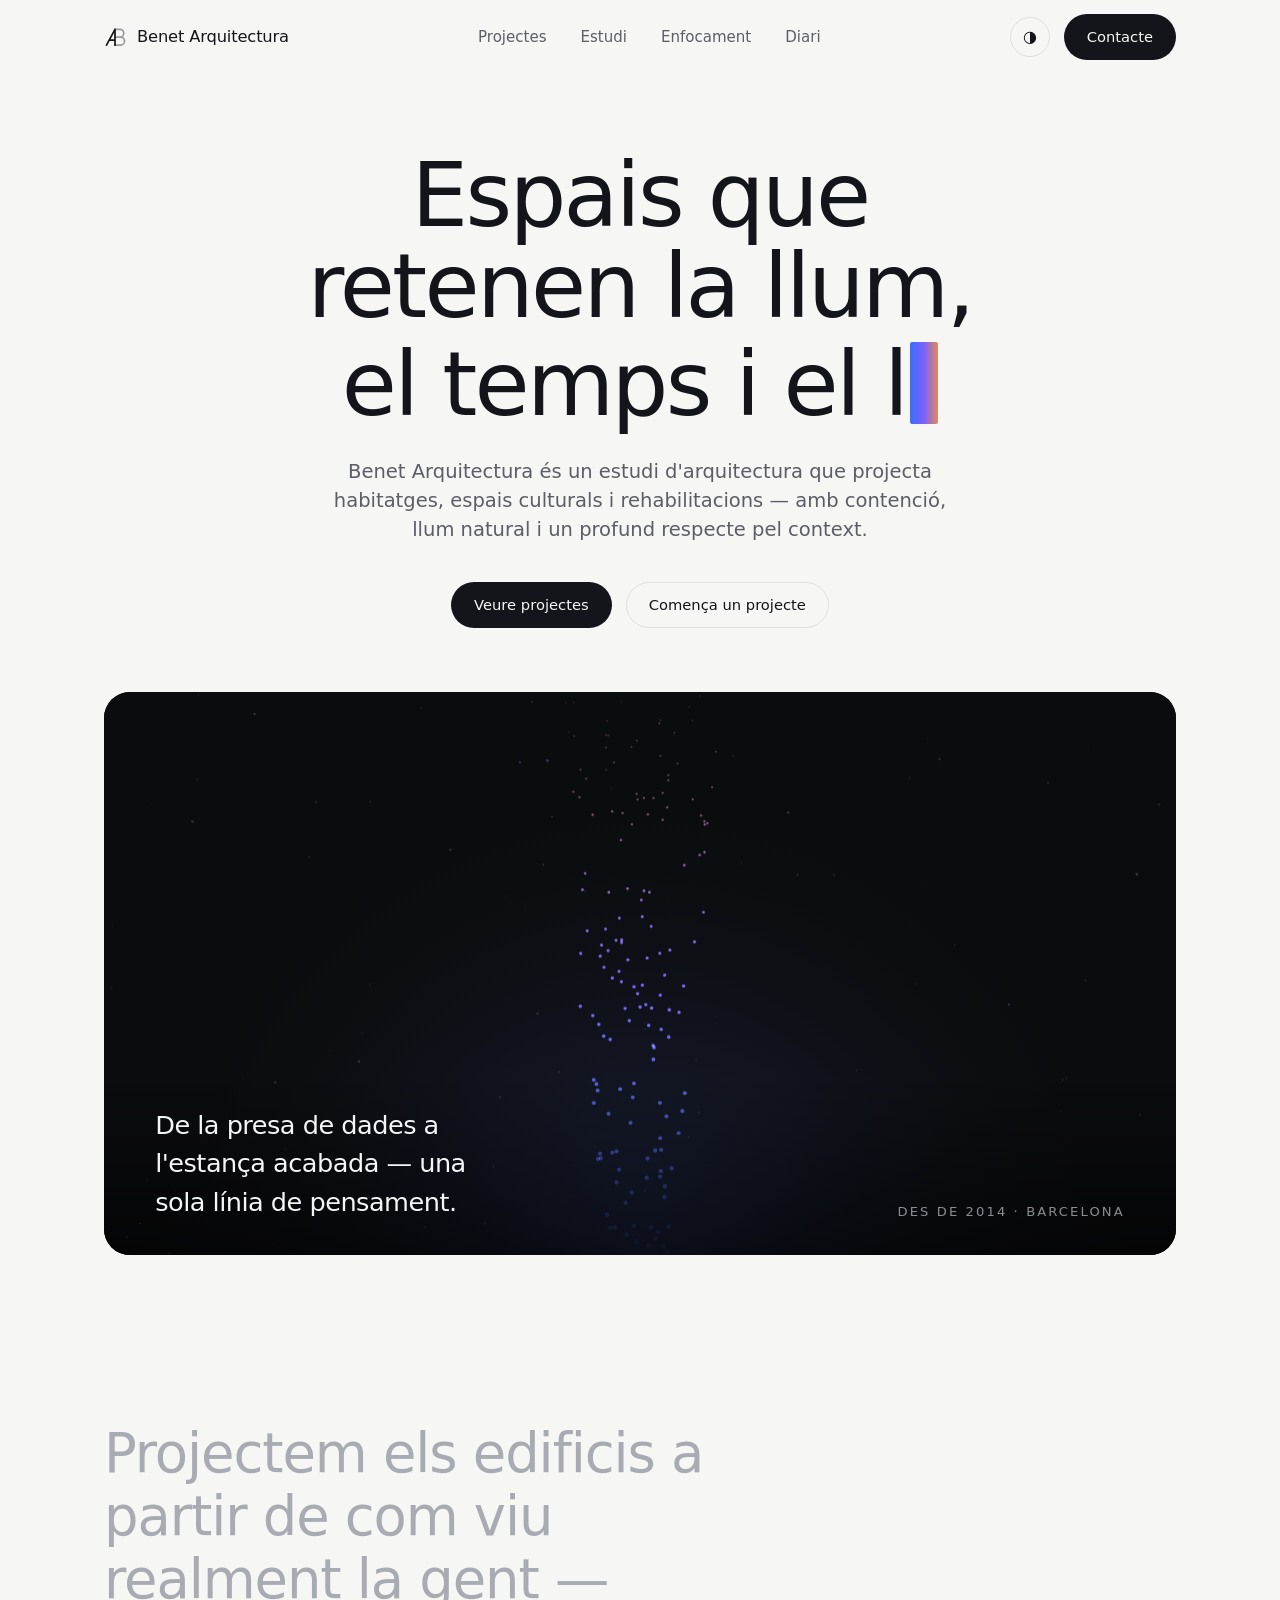
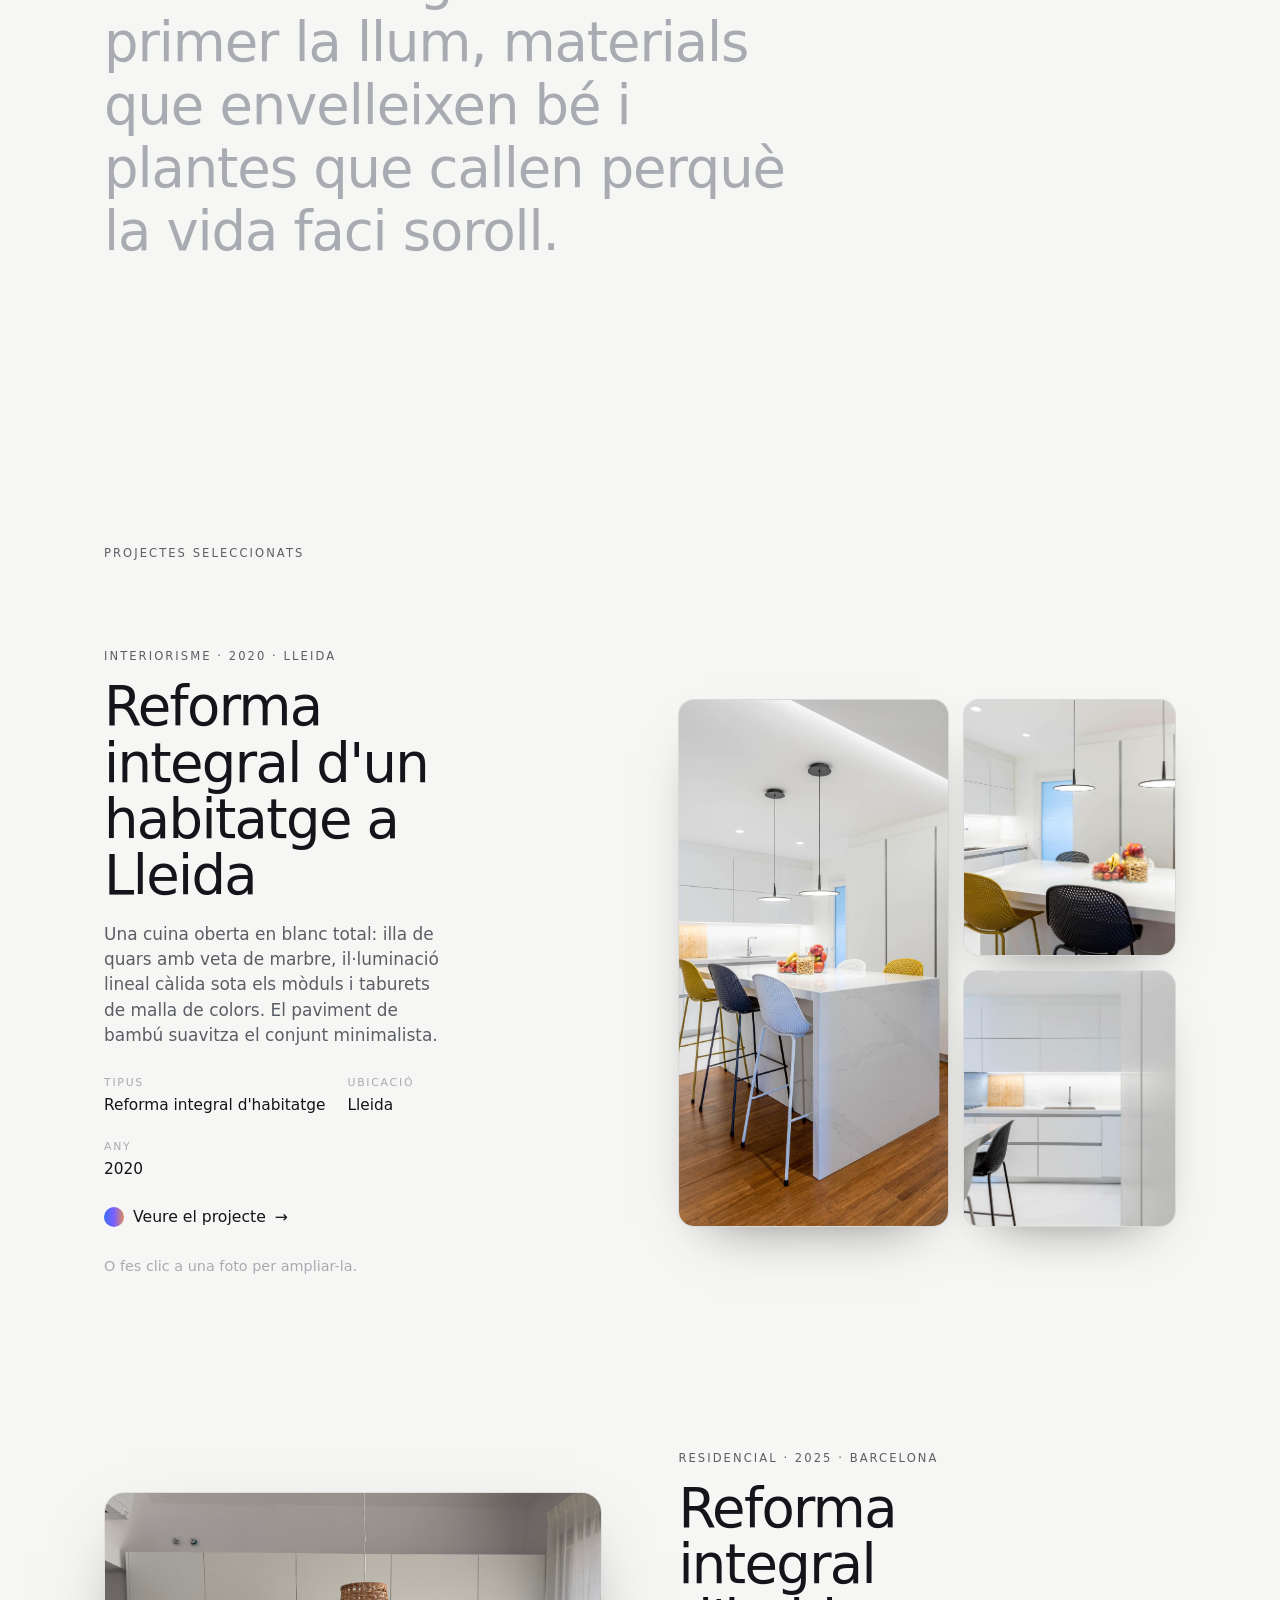
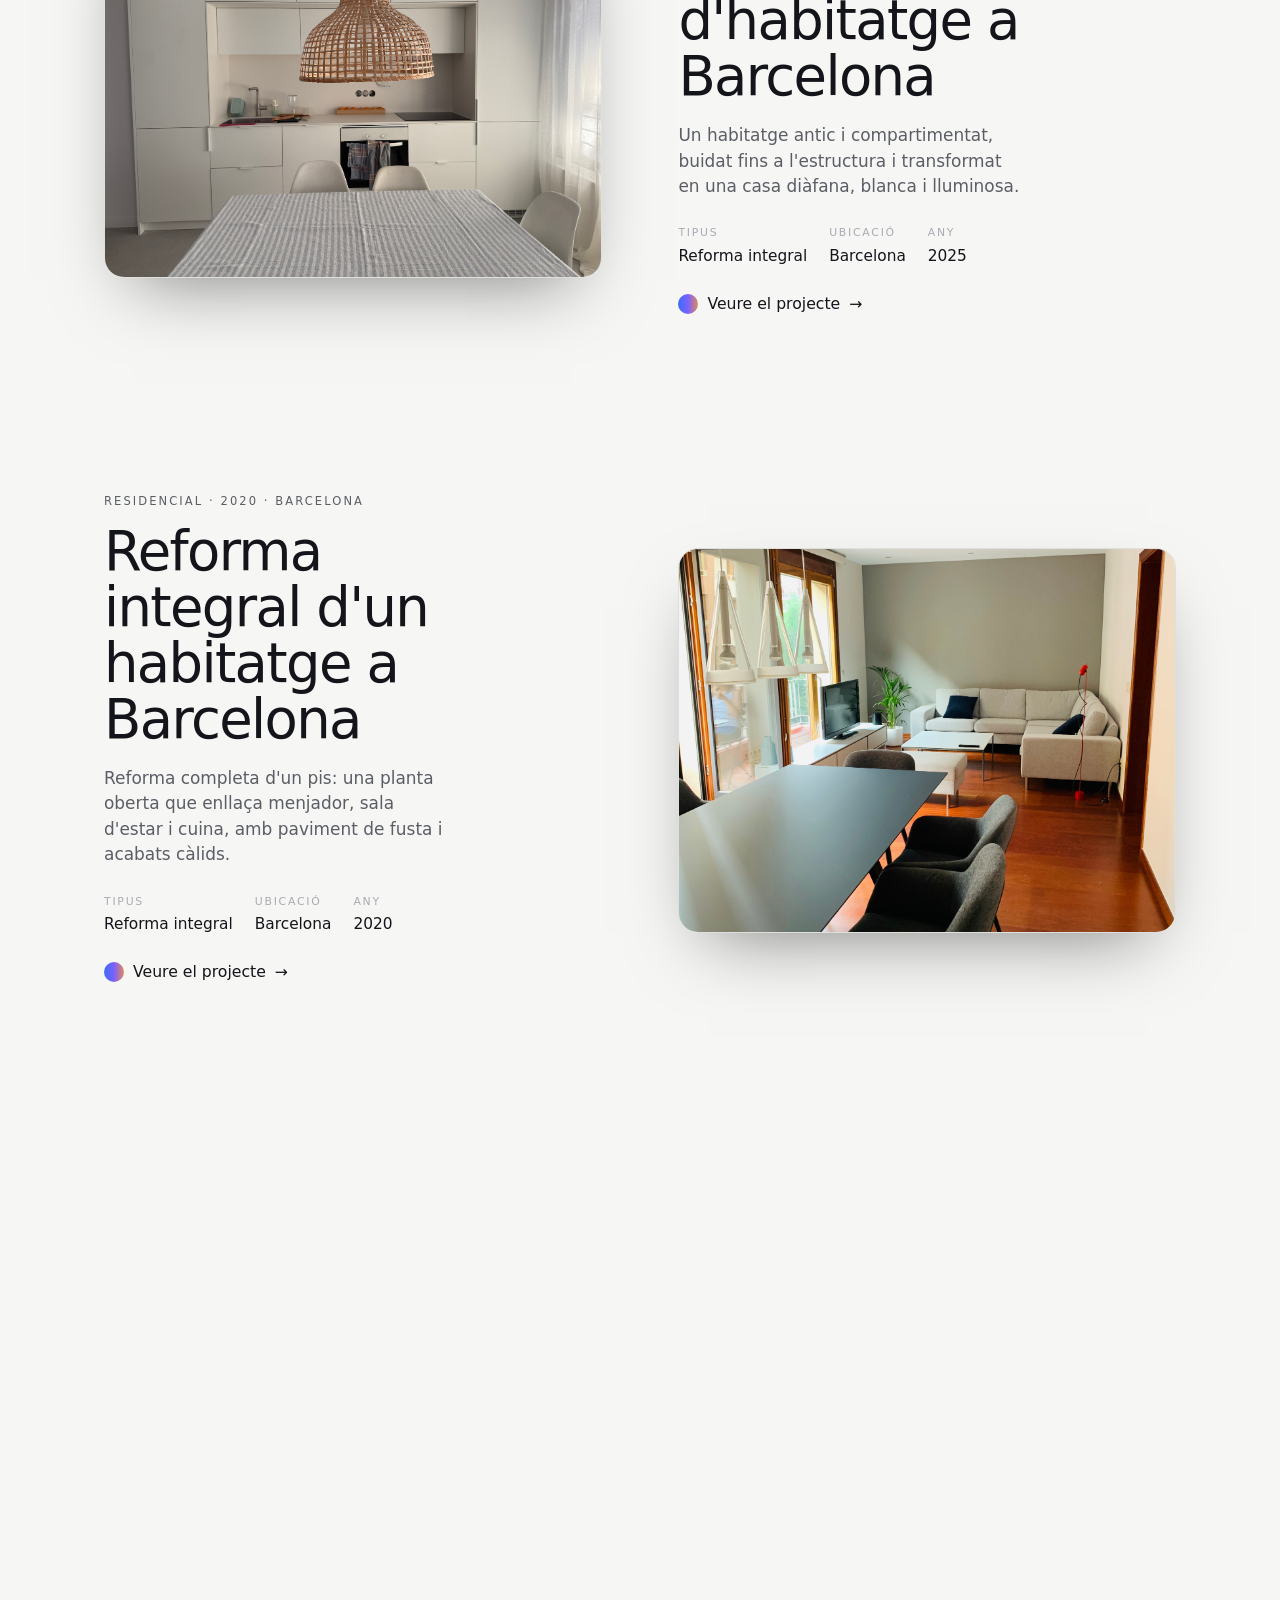
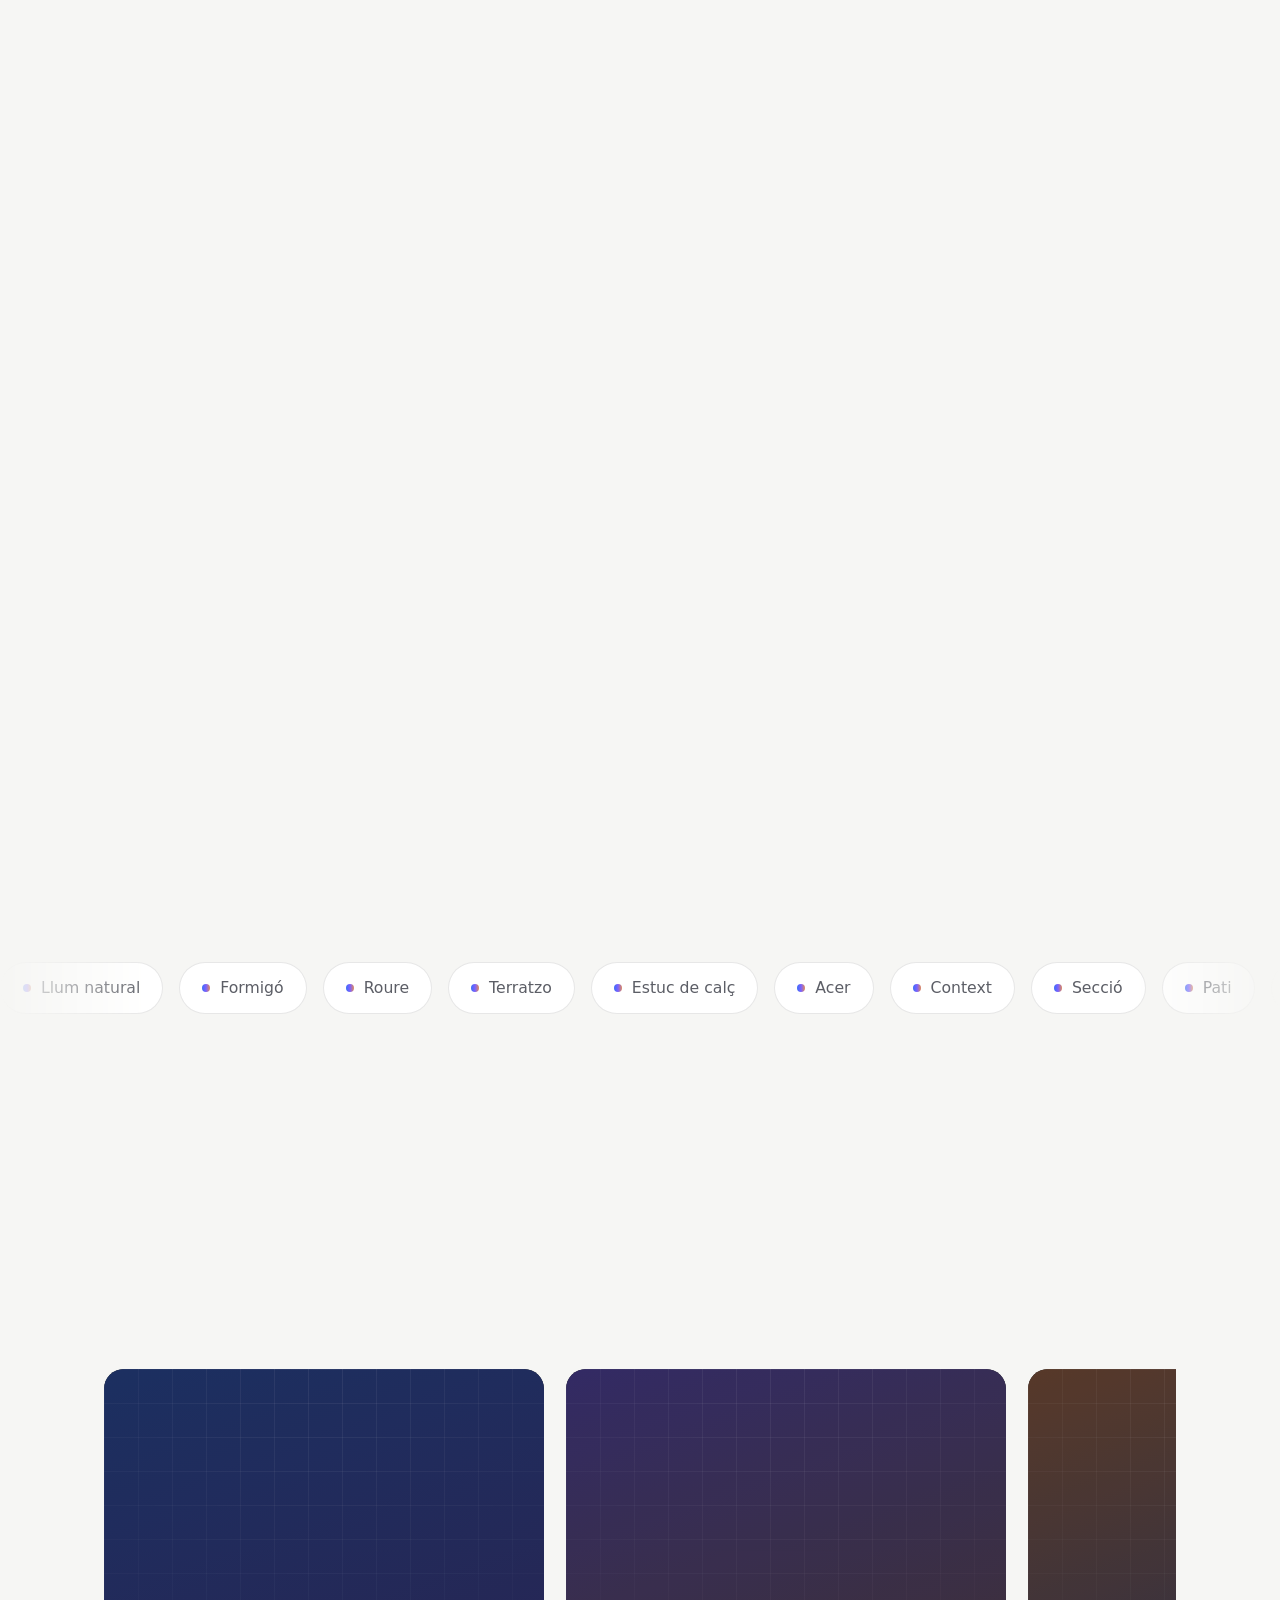
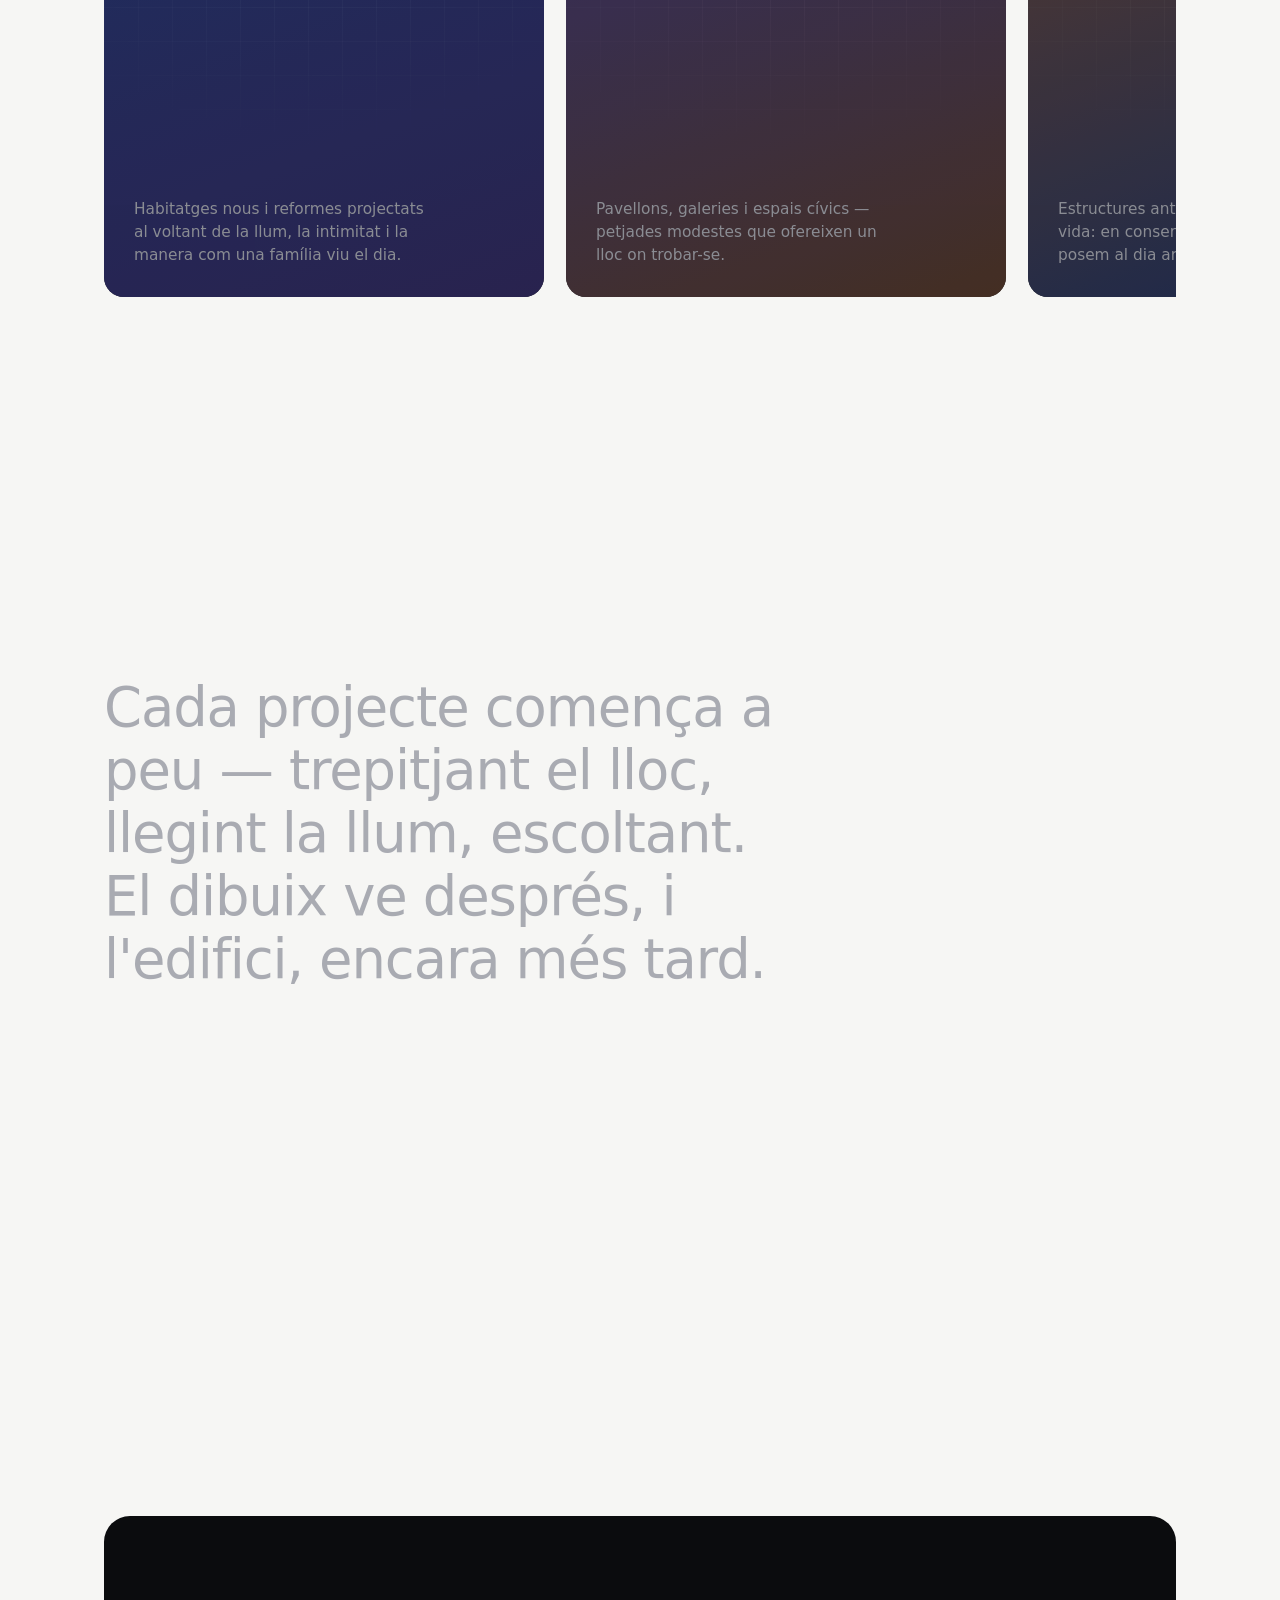
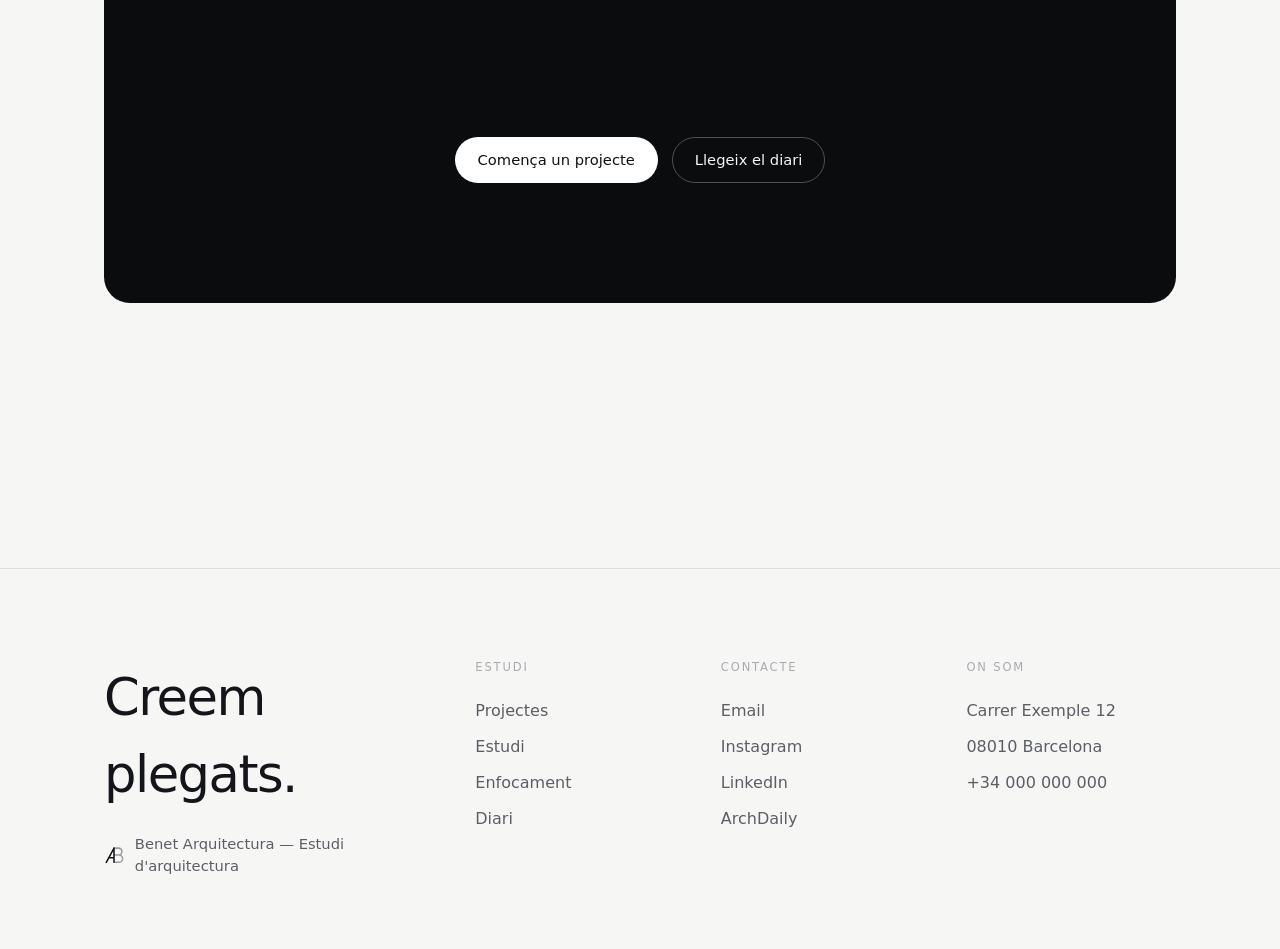
==== commit d975bf30: "Unifica el JavaScript en un script.js compartit" ====
--- a/index.html
+++ b/index.html
@@ -284,251 +284,6 @@
   <div class="lb-cap"><span id="lbCap"></span><span class="lb-count" id="lbCount"></span></div>
 </div>
 
-<script>
-(() => {
-  "use strict";
-  const reduce = matchMedia("(prefers-reduced-motion: reduce)").matches;
-  const clamp = (v,a,b) => Math.min(b,Math.max(a,v));
-
-  /* ---------- nav bg on scroll ---------- */
-  const hdr = document.getElementById("hdr");
-  const onScrollNav = () => hdr.classList.toggle("scrolled", scrollY > 12);
-  onScrollNav(); addEventListener("scroll", onScrollNav, {passive:true});
-
-  /* ---------- theme toggle (persisted across pages) ---------- */
-  const root = document.documentElement;
-  try { const t = localStorage.getItem("theme"); if (t) root.setAttribute("data-theme", t); } catch(e){}
-  document.getElementById("theme").addEventListener("click", () => {
-    const dark = matchMedia("(prefers-color-scheme: dark)").matches;
-    const cur = root.getAttribute("data-theme") || (dark ? "dark" : "light");
-    const next = cur === "dark" ? "light" : "dark";
-    root.setAttribute("data-theme", next);
-    try { localStorage.setItem("theme", next); } catch(e){}
-  });
-
-  /* ---------- typewriter ---------- */
-  function typeEl(el){
-    const text = el.dataset.text;
-    el.textContent = "";
-    if (reduce){ el.textContent = text; return; }
-    const node = document.createTextNode("");
-    const caret = document.createElement("span");
-    caret.className = "caret"; caret.setAttribute("aria-hidden","true");
-    el.append(node, caret);
-    let i = 0;
-    (function step(){
-      node.data = text.slice(0, i);
-      if (i < text.length){ i++; setTimeout(step, 34 + Math.random()*46); }
-    })();
-  }
-  // hero types on load; others type when scrolled into view
-  const heroH1 = document.querySelector(".hero h1");
-  typeEl(heroH1);
-
-  const typeObs = new IntersectionObserver((ents) => {
-    ents.forEach(e => {
-      if (e.isIntersecting && !e.target.dataset.done){
-        e.target.dataset.done = "1"; typeEl(e.target); typeObs.unobserve(e.target);
-      }
-    });
-  }, {threshold:.6});
-  document.querySelectorAll(".type:not(.hero h1), .ptype, .ctaPanel h2.type")
-    .forEach(el => { if (el !== heroH1) typeObs.observe(el); });
-
-  /* ---------- scroll word reveal ---------- */
-  const reveals = [...document.querySelectorAll(".reveal")];
-  reveals.forEach(el => {
-    const html = el.innerHTML;
-    // wrap plain words while preserving the .accent span
-    const frag = document.createElement("div"); frag.innerHTML = html;
-    el.textContent = "";
-    frag.childNodes.forEach(n => {
-      if (n.nodeType === 3){
-        n.textContent.split(/(\s+)/).forEach(tok => {
-          if (/^\s+$/.test(tok)) el.append(document.createTextNode(tok));
-          else if (tok){ const s=document.createElement("span"); s.className="word"; s.textContent=tok; el.append(s); }
-        });
-      } else {
-        n.querySelectorAll ? n.textContent.split(/(\s+)/).forEach(tok=>{
-          if(/^\s+$/.test(tok)) el.append(document.createTextNode(tok));
-          else if(tok){ const s=document.createElement("span"); s.className="word accent"; s.textContent=tok; el.append(s); }
-        }) : null;
-      }
-    });
-  });
-  function updateReveal(){
-    const vh = innerHeight;
-    reveals.forEach(el => {
-      const r = el.getBoundingClientRect();
-      const start = vh*0.82, end = vh*0.30;
-      const p = clamp((start - r.top)/(start - end + r.height*0.15), 0, 1);
-      const words = el.querySelectorAll(".word");
-      const n = Math.round(p * words.length);
-      words.forEach((w,idx)=> w.classList.toggle("lit", idx < n));
-    });
-  }
-
-  /* ---------- fade-in on scroll ---------- */
-  const fadeObs = new IntersectionObserver((ents)=>{
-    ents.forEach(e=>{ if(e.isIntersecting){ e.target.classList.add("in"); fadeObs.unobserve(e.target);} });
-  }, {threshold:.15});
-  document.querySelectorAll(".fade").forEach(el=>fadeObs.observe(el));
-
-  /* ---------- marquee content ---------- */
-  const words = ["Llum natural","Formigó","Roure","Terratzo","Estuc de calç","Acer","Context","Secció","Pati","Llindar","Rehabilitació","Pedra","Vidre","Proporció"];
-  const row = document.getElementById("mrow");
-  const set = words.map(w=>`<span class="chip"><b></b>${w}</span>`).join("");
-  row.innerHTML = set + set; // duplicate for seamless loop
-
-  /* ---------- carousel arrows ---------- */
-  const car = document.getElementById("carousel");
-  const step = () => (car.querySelector(".pcard")?.offsetWidth || 320) + 22;
-  document.getElementById("next").onclick = () => car.scrollBy({left: step(), behavior:"smooth"});
-  document.getElementById("prev").onclick = () => car.scrollBy({left:-step(), behavior:"smooth"});
-
-  /* ---------- lightbox (per-gallery, enlarge project photos) ---------- */
-  const lb = document.getElementById("lightbox");
-  if (lb){
-    const lbImg = document.getElementById("lbImg");
-    const lbCap = document.getElementById("lbCap");
-    const lbCount = document.getElementById("lbCount");
-    let group = [], idx = 0, lastFocus = null;
-    const show = i => {
-      idx = (i + group.length) % group.length;
-      lbImg.src = group[idx].src; lbImg.alt = group[idx].alt;
-      lbCap.textContent = group[idx].alt;
-      lbCount.textContent = (idx+1) + " / " + group.length;
-    };
-    const open = (items,i) => { group = items; lastFocus = document.activeElement; show(i);
-      lb.classList.add("open"); document.body.style.overflow = "hidden"; document.getElementById("lbClose").focus(); };
-    const close = () => { lb.classList.remove("open"); document.body.style.overflow = "";
-      lbImg.src = ""; if (lastFocus) lastFocus.focus(); };
-    document.querySelectorAll(".gallery").forEach(g => {
-      const btns = [...g.querySelectorAll(".gitem")];
-      const items = btns.map(b => { const im = b.querySelector("img"); return {src: im.src, alt: im.alt}; });
-      btns.forEach((b,i) => b.addEventListener("click", () => open(items,i)));
-    });
-    document.getElementById("lbClose").onclick = close;
-    document.getElementById("lbPrev").onclick = e => { e.stopPropagation(); show(idx-1); };
-    document.getElementById("lbNext").onclick = e => { e.stopPropagation(); show(idx+1); };
-    lb.addEventListener("click", e => { if (e.target === lb) close(); });
-    addEventListener("keydown", e => {
-      if (!lb.classList.contains("open")) return;
-      if (e.key === "Escape") close();
-      else if (e.key === "ArrowRight") show(idx+1);
-      else if (e.key === "ArrowLeft") show(idx-1);
-    });
-  }
-
-  /* ---------- rAF scroll loop ---------- */
-  let ticking = false;
-  function loop(){ updateReveal(); ticking = false; }
-  addEventListener("scroll", () => { if(!ticking){ ticking = true; requestAnimationFrame(loop);} }, {passive:true});
-  addEventListener("resize", updateReveal); updateReveal();
-
-  /* ================= CANVAS: hero "liftoff" beam ================= */
-  function setupCanvas(cv){
-    const ctx = cv.getContext("2d");
-    let w,h,dpr;
-    function size(){
-      dpr = Math.min(devicePixelRatio||1, 2);
-      const r = cv.getBoundingClientRect();
-      w = cv.width = r.width*dpr; h = cv.height = r.height*dpr;
-    }
-    size(); addEventListener("resize", size);
-    return {ctx, get w(){return w}, get h(){return h}, get dpr(){return dpr}};
-  }
-
-  const A = [[59,110,246],[123,97,255],[224,138,90]];
-  const lerp = (a,b,t)=>a+(b-a)*t;
-  function mix(t){ // t 0..1 across the 3 accent colors
-    t = clamp(t,0,1)*2; const i = t<1?0:1; const f = t<1?t:t-1;
-    const c1=A[i], c2=A[i+1];
-    return `rgb(${lerp(c1[0],c2[0],f)|0},${lerp(c1[1],c2[1],f)|0},${lerp(c1[2],c2[2],f)|0})`;
-  }
-
-  // HERO: rising particle cone + faint starfield
-  (function heroAnim(){
-    const cv = document.getElementById("c-hero");
-    const S = setupCanvas(cv);
-    let stars=[], parts=[], run=true, t=0;
-    function seed(){
-      stars = Array.from({length:120},()=>({x:Math.random(),y:Math.random(),r:Math.random()*1.2+.2,tw:Math.random()*6}));
-      parts = Array.from({length:reduce?60:150},()=>spawn());
-    }
-    function spawn(){
-      return { x:0, y:Math.random(), spread:(Math.random()-.5), speed:Math.random()*.004+.002, life:Math.random() };
-    }
-    seed(); addEventListener("resize", seed);
-    const io = new IntersectionObserver(es=>es.forEach(e=>{run=e.isIntersecting; if(run&&!reduce)frame();}),{threshold:0});
-    io.observe(cv);
-    function frame(){
-      const {ctx,w,h}=S; t+=0.006;
-      ctx.clearRect(0,0,w,h);
-      ctx.fillStyle="#0B0C0E"; ctx.fillRect(0,0,w,h);
-      // starfield
-      for(const s of stars){
-        const a = .28 + .28*Math.sin(t*3 + s.tw);
-        ctx.fillStyle=`rgba(150,170,255,${a*.5})`;
-        ctx.beginPath(); ctx.arc(s.x*w, s.y*h, s.r*S.dpr, 0, 6.28); ctx.fill();
-      }
-      // rising beam from bottom centre
-      const cx=w*.5, base=h*1.02;
-      ctx.globalCompositeOperation="lighter";
-      for(const p of parts){
-        p.life += p.speed; if(p.life>1){ Object.assign(p, spawn()); p.life=0; }
-        const up = p.life;                       // 0 bottom -> 1 top
-        const y = base - up*h*1.05;
-        const fan = (1-up)*0.06 + 0.16*up;       // widen as it rises
-        const x = cx + p.spread*w*fan + Math.sin(up*6+p.spread*8)*6*S.dpr;
-        const alpha = Math.sin(up*Math.PI)*0.9;
-        const rad = (2.4 - up*1.6)*S.dpr;
-        ctx.fillStyle = mix(up).replace("rgb","rgba").replace(")",`,${alpha})`);
-        ctx.beginPath(); ctx.arc(x,y,Math.max(rad,.4),0,6.28); ctx.fill();
-      }
-      // soft core glow
-      const g=ctx.createRadialGradient(cx,base,0,cx,base,h*0.9);
-      g.addColorStop(0,"rgba(90,120,255,.20)"); g.addColorStop(1,"rgba(11,12,14,0)");
-      ctx.fillStyle=g; ctx.fillRect(0,0,w,h);
-      ctx.globalCompositeOperation="source-over";
-      if(run && !reduce) requestAnimationFrame(frame);
-    }
-    if(reduce){ frame(); } else { frame(); }
-  })();
-
-  // CTA: slow drifting dashes on black
-  (function ctaAnim(){
-    const cv = document.getElementById("c-cta");
-    const S = setupCanvas(cv);
-    let dashes=[], run=true;
-    function seed(){
-      dashes = Array.from({length:reduce?50:110},()=>({
-        x:Math.random(), y:Math.random(), len:Math.random()*10+4,
-        vx:(Math.random()*.0004+.0002), vy:(Math.random()*.0002-.0001),
-        a:Math.random()*.5+.2, hue:Math.random()
-      }));
-    }
-    seed(); addEventListener("resize", seed);
-    const io=new IntersectionObserver(es=>es.forEach(e=>{run=e.isIntersecting; if(run&&!reduce)frame();}),{threshold:0});
-    io.observe(cv);
-    function frame(){
-      const {ctx,w,h,dpr}=S;
-      ctx.clearRect(0,0,w,h); ctx.fillStyle="#0B0C0E"; ctx.fillRect(0,0,w,h);
-      ctx.lineCap="round";
-      for(const d of dashes){
-        d.x+=d.vx; d.y+=d.vy;
-        if(d.x>1.02){d.x=-.02} if(d.y<-.02){d.y=1.02} if(d.y>1.02){d.y=-.02}
-        const x=d.x*w, y=d.y*h;
-        ctx.strokeStyle = mix(d.hue).replace("rgb","rgba").replace(")",`,${d.a})`);
-        ctx.lineWidth = 1.4*dpr;
-        ctx.beginPath(); ctx.moveTo(x,y); ctx.lineTo(x+d.len*dpr, y+d.len*.35*dpr); ctx.stroke();
-      }
-      if(run && !reduce) requestAnimationFrame(frame);
-    }
-    frame();
-  })();
-
-})();
-</script>
+<script src="script.js"></script>
 </body>
 </html>
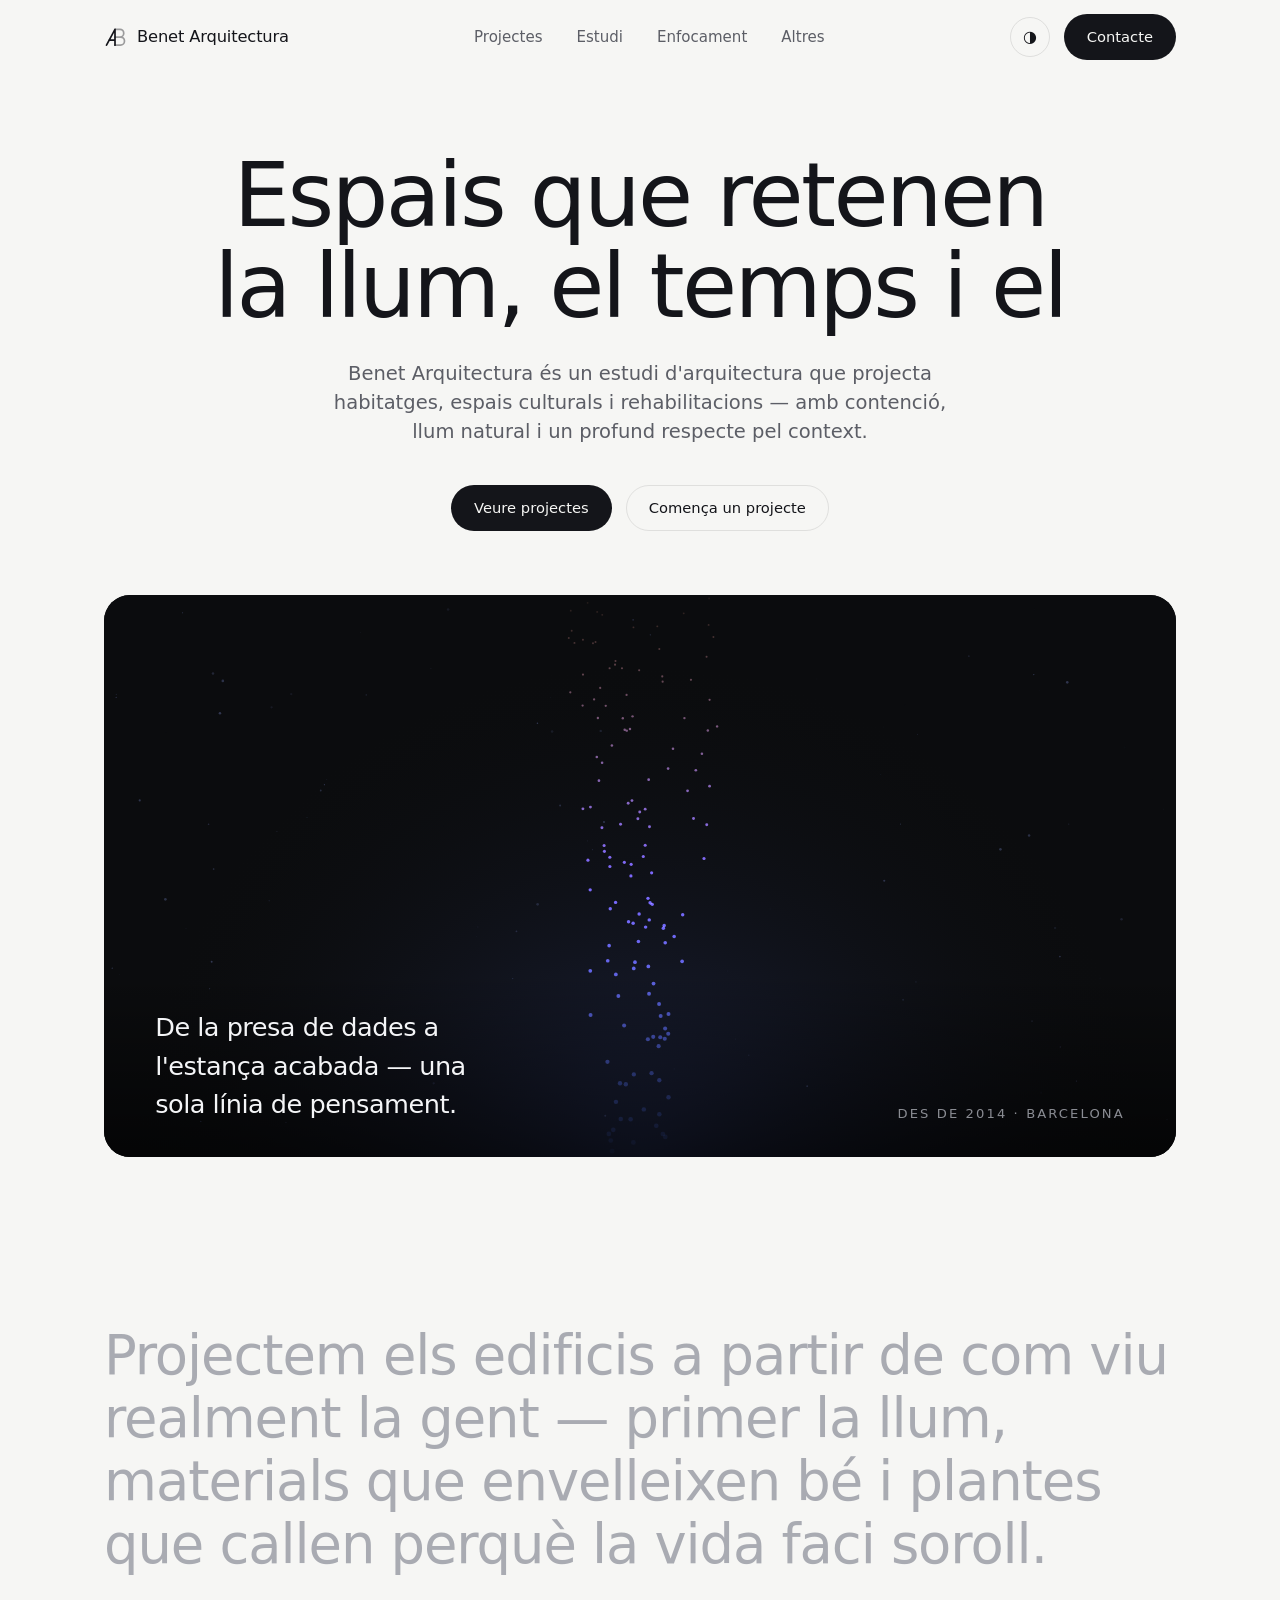
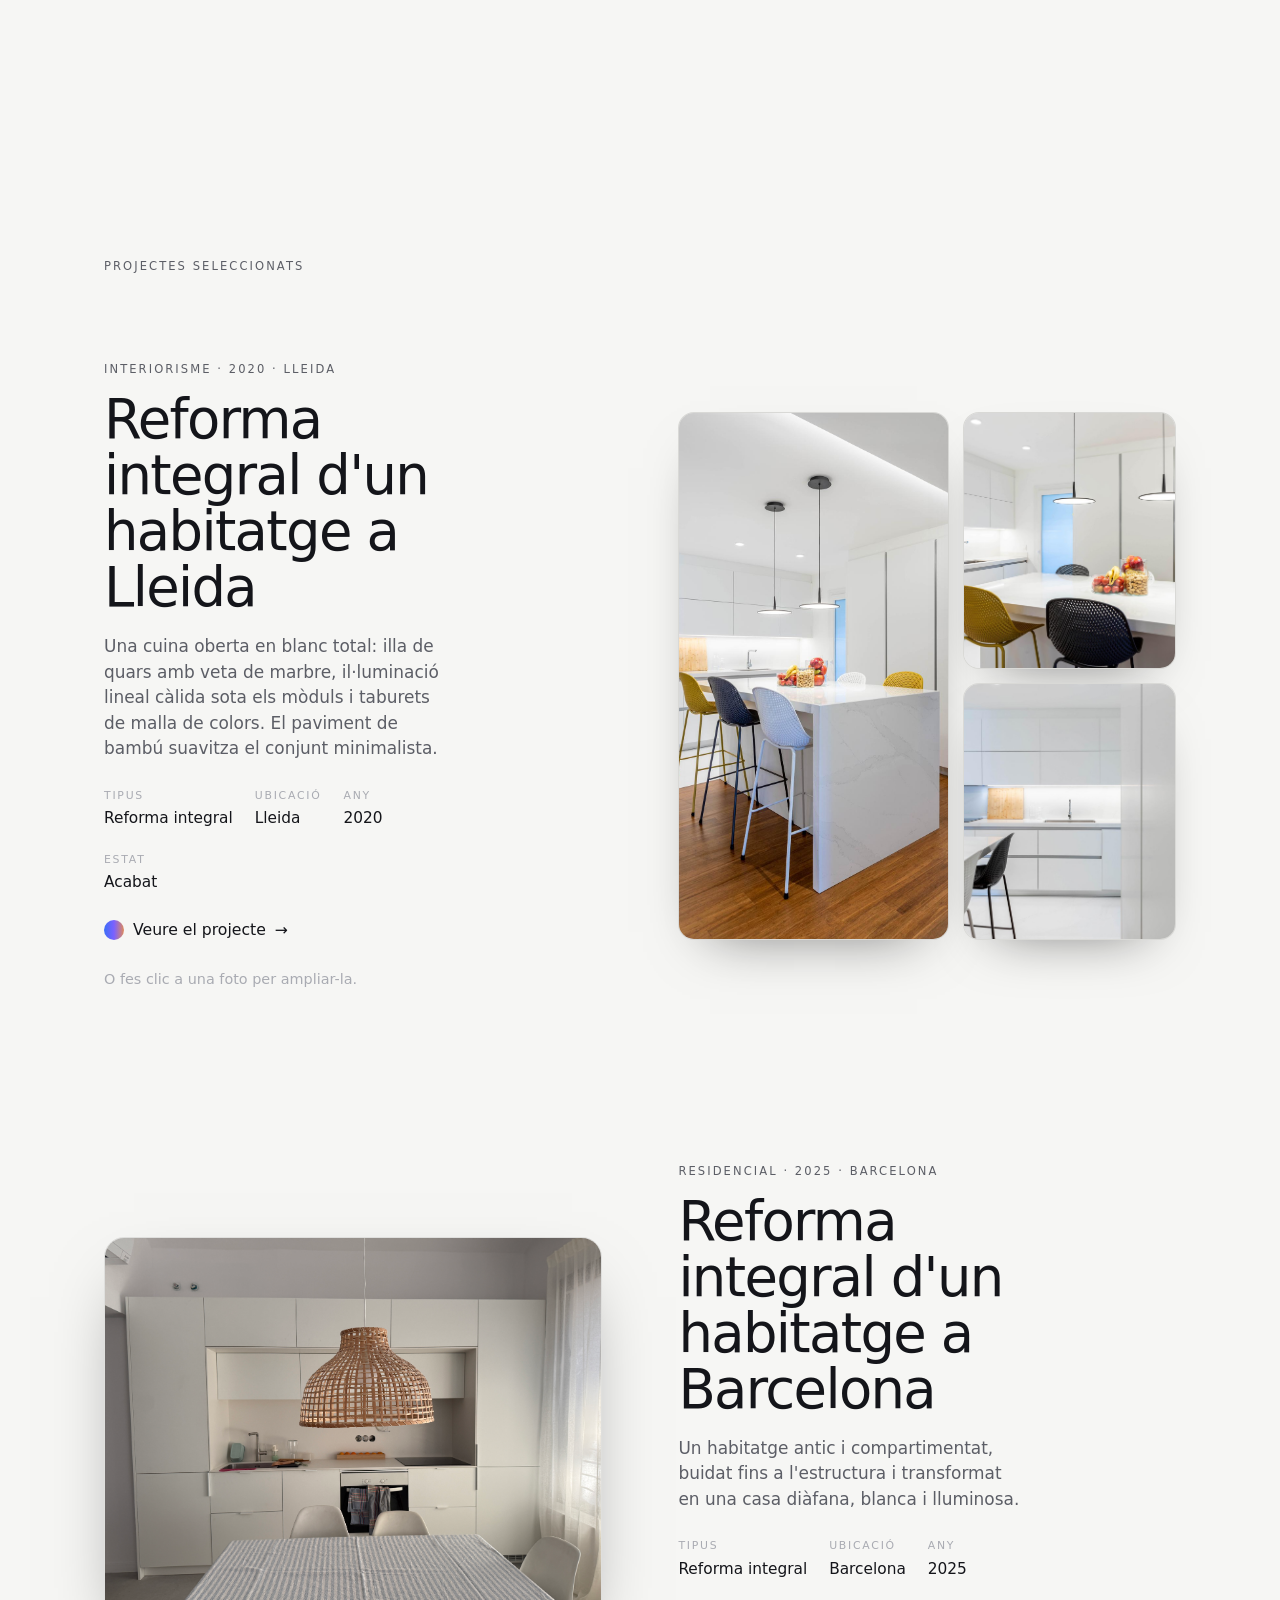
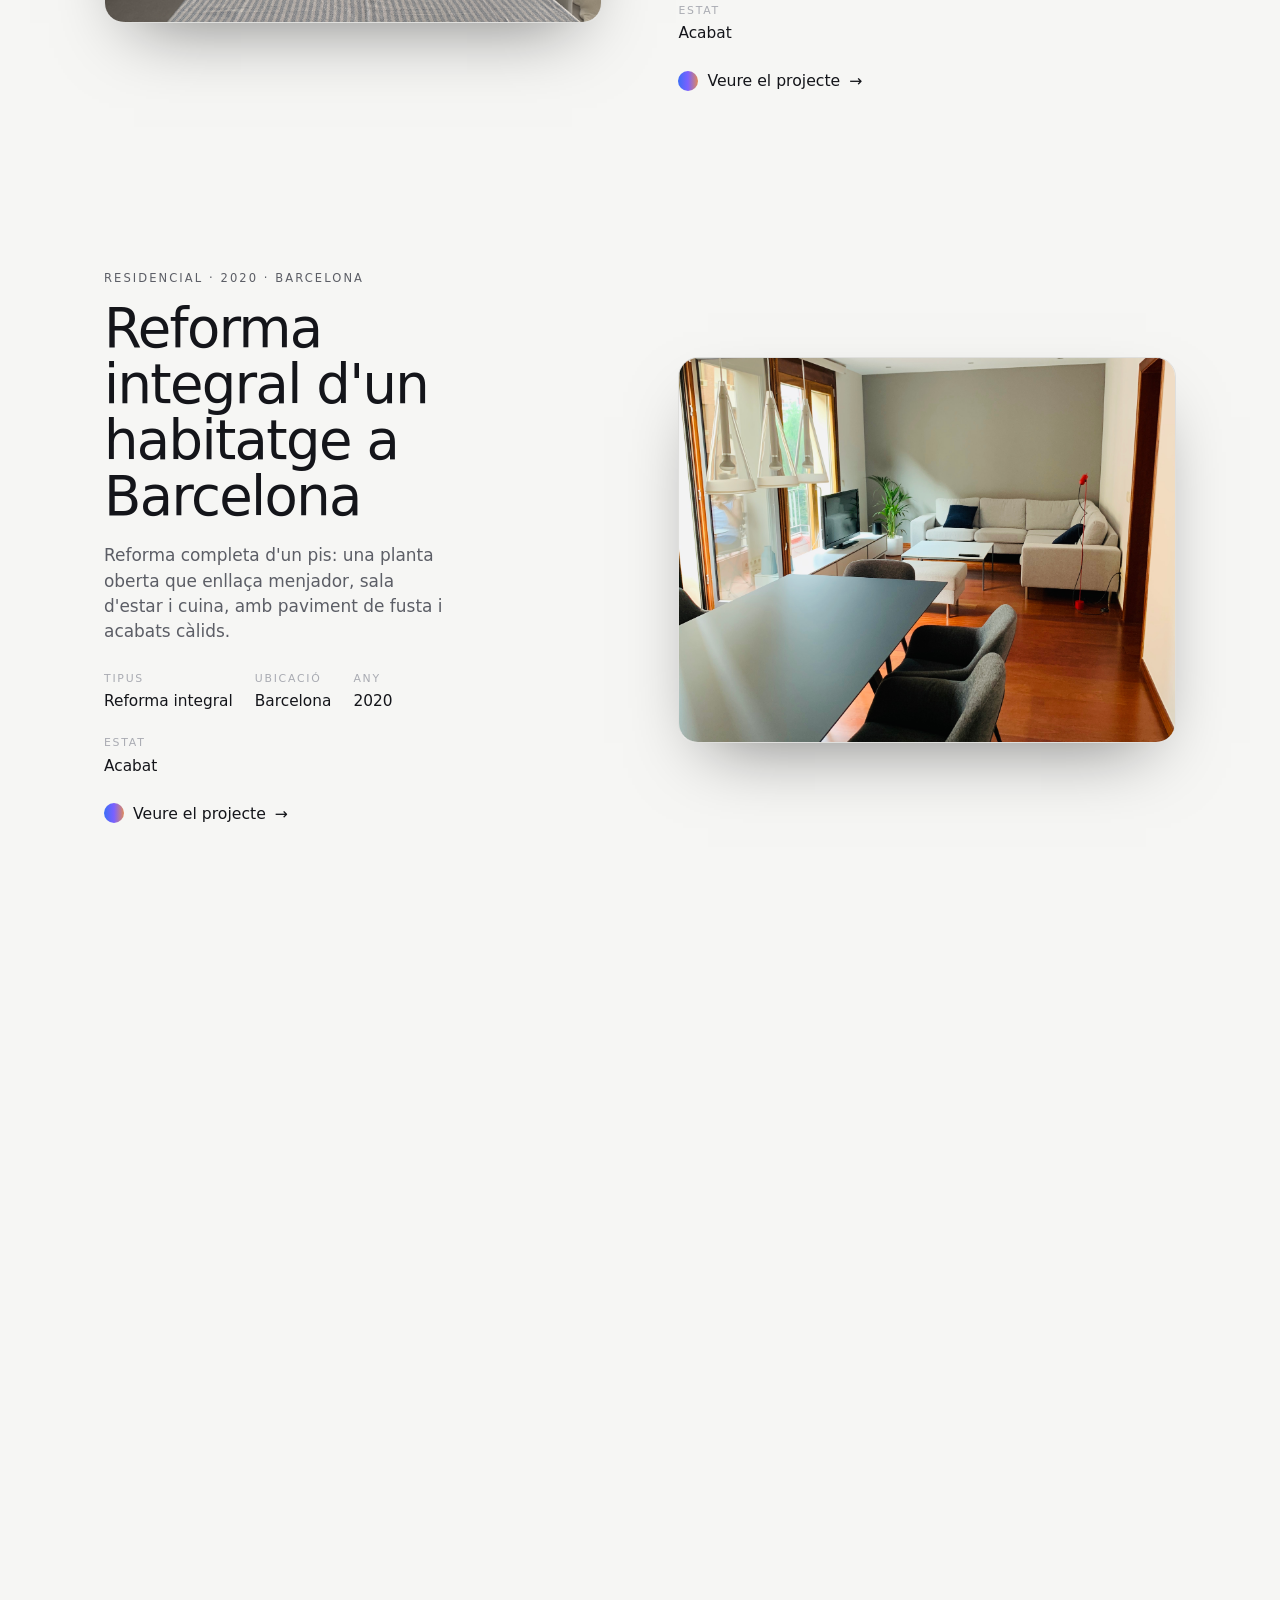
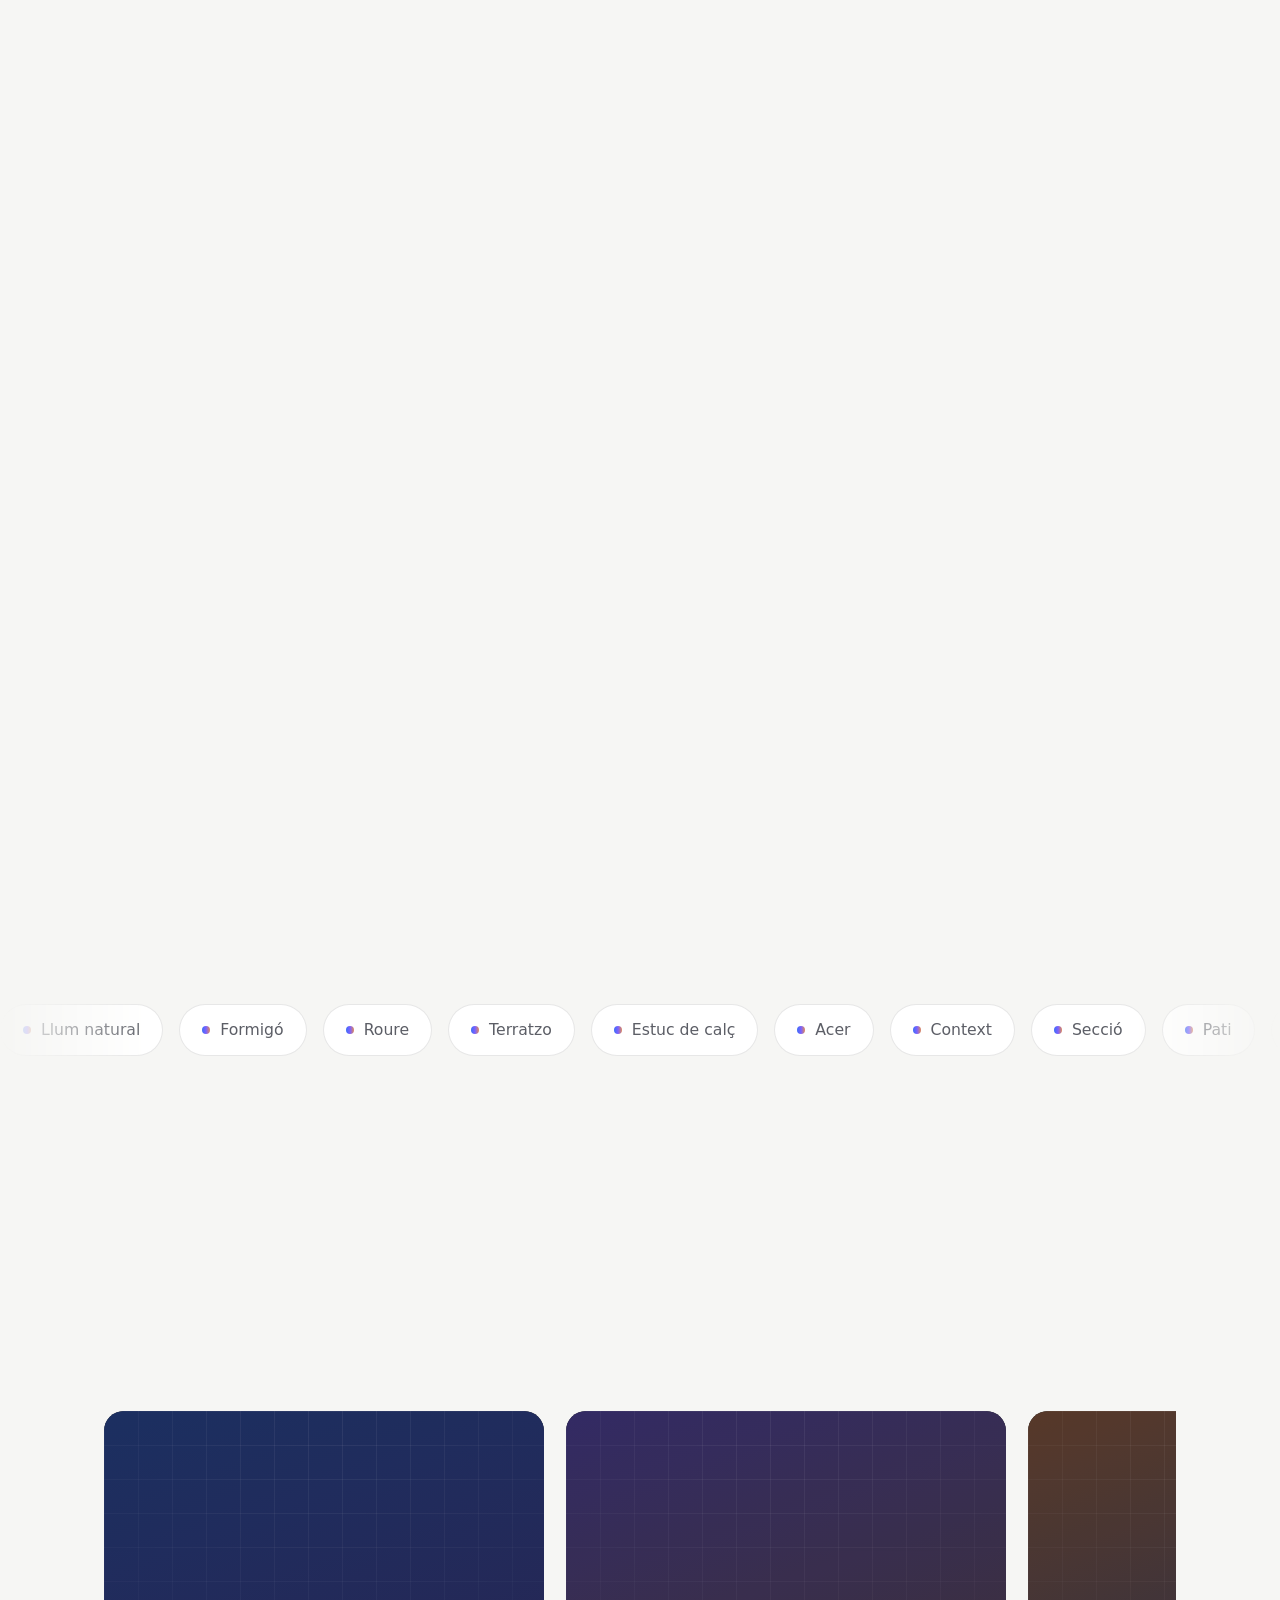
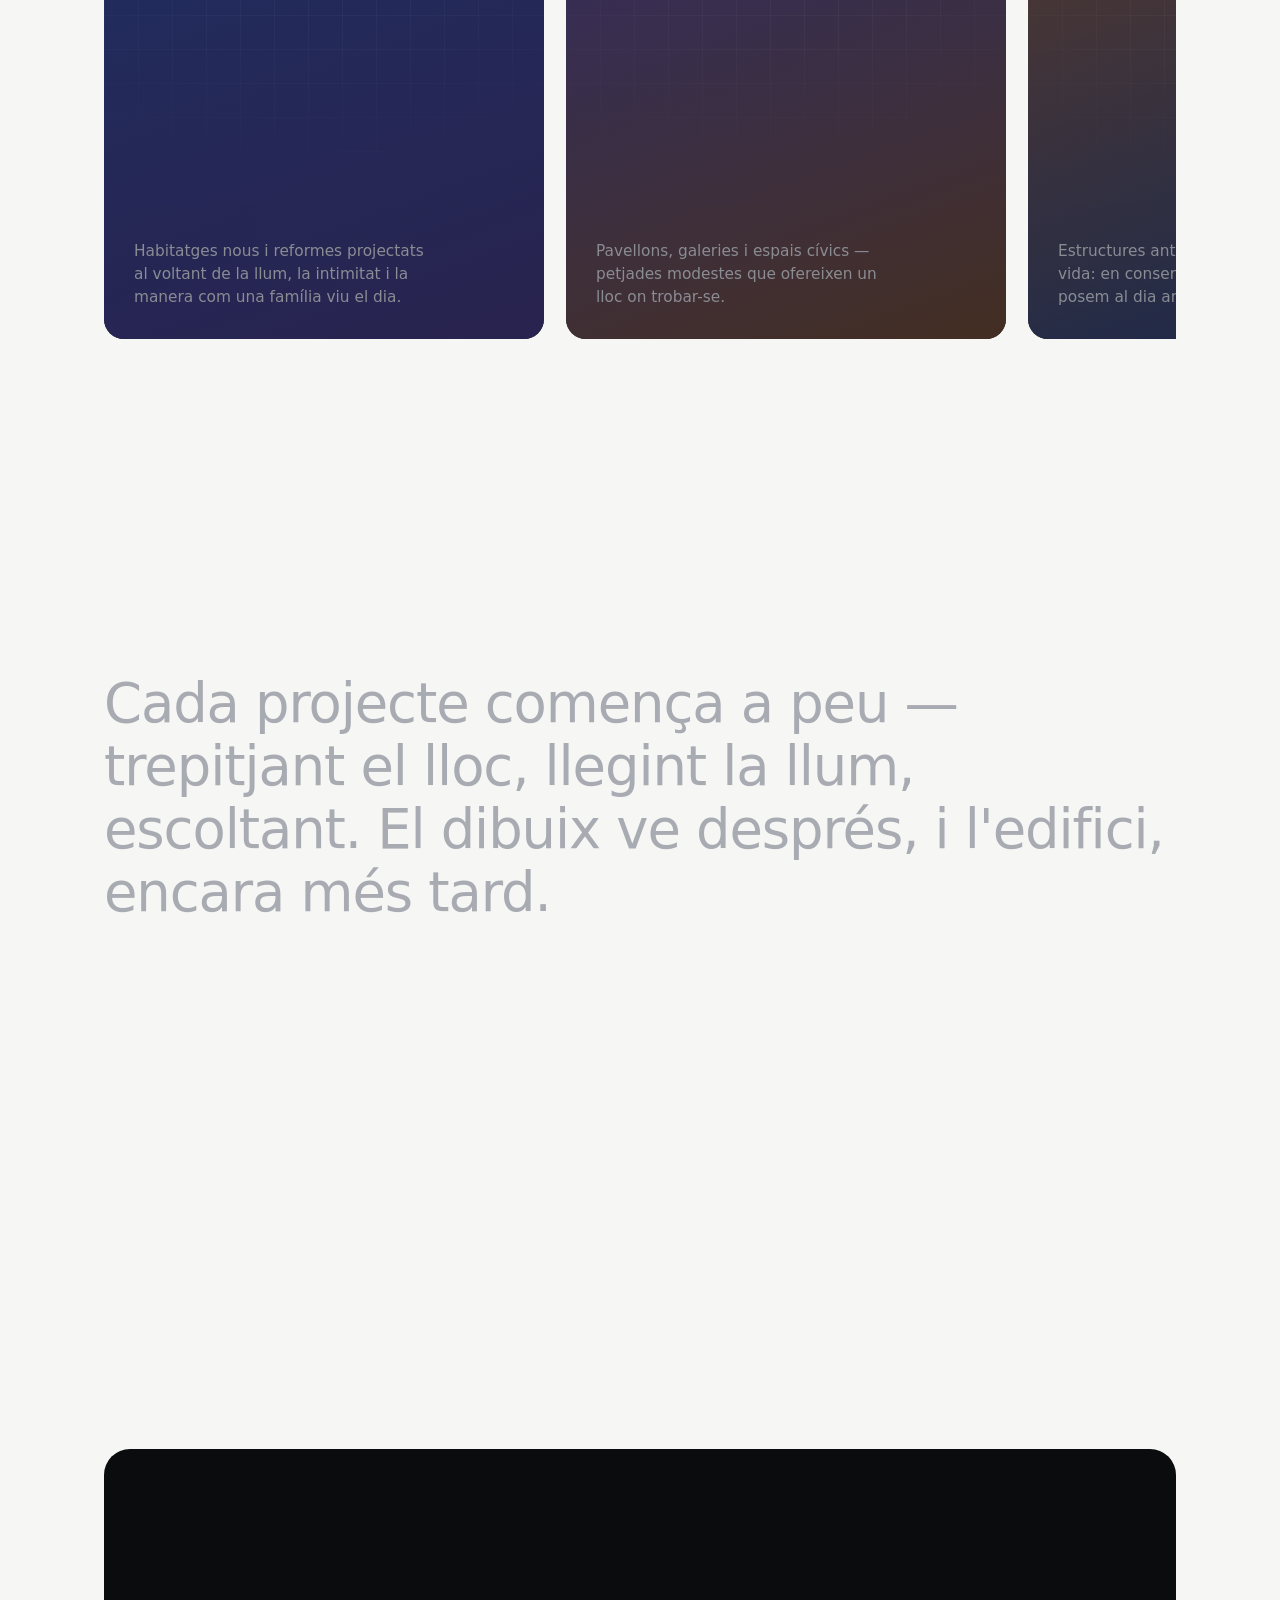
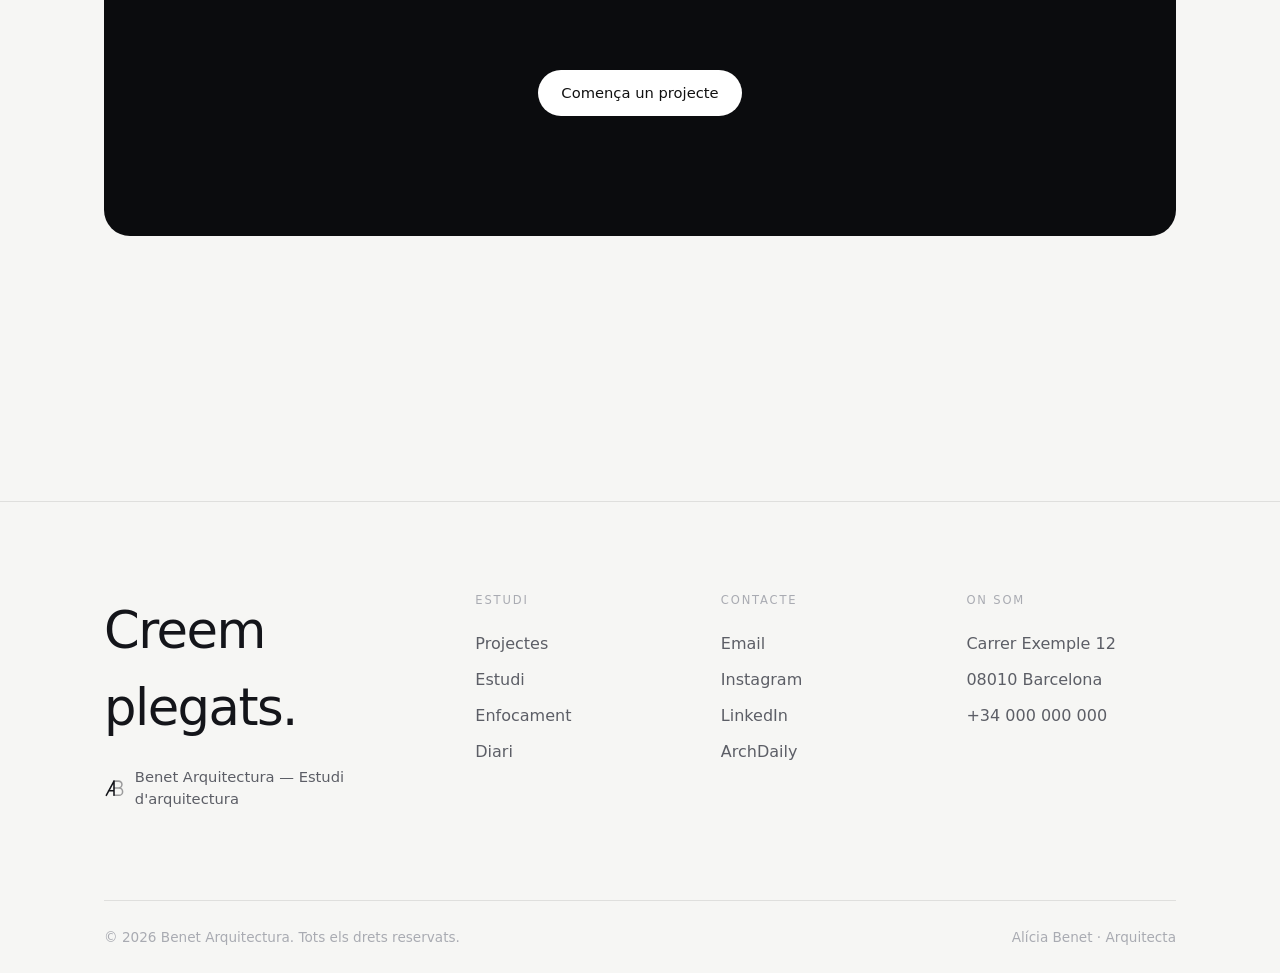
==== commit 93c45f0a: "Treu el cursor (caret) del titular animat" ====
--- a/index.html
+++ b/index.html
@@ -18,7 +18,7 @@
       <a href="#work">Projectes</a>
       <a href="#studio">Estudi</a>
       <a href="#approach">Enfocament</a>
-      <a href="#journal">Diari</a>
+      <a href="#altre">Altres</a>
     </nav>
     <div class="navright">
       <button class="themebtn" id="theme" aria-label="Canviar entre tema clar i fosc">◑</button>
@@ -62,11 +62,12 @@
         <h2>Reforma integral d'un habitatge a Lleida</h2>
         <p class="desc">Una cuina oberta en blanc total: illa de quars amb veta de marbre, il·luminació lineal càlida sota els mòduls i taburets de malla de colors. El paviment de bambú suavitza el conjunt minimalista.</p>
         <dl class="meta">
-          <div><dt>Tipus</dt><dd>Reforma integral d'habitatge</dd></div>
+          <div><dt>Tipus</dt><dd>Reforma integral</dd></div>
           <div><dt>Ubicació</dt><dd>Lleida</dd></div>
           <div><dt>Any</dt><dd>2020</dd></div>
-        </dl>
-        <a class="link" href="cuina.html">Veure el projecte <span class="arw">→</span></a>
+          <div><dt>Estat</dt><dd>Acabat</dd></div>
+        </dl>
+        <a class="link" href="lleida1.html">Veure el projecte <span class="arw">→</span></a>
         <p class="hint">O fes clic a una foto per ampliar-la.</p>
       </div>
       <div class="media">
@@ -90,16 +91,17 @@
     <article class="feat rev fade" id="barcelona">
       <div class="txt">
         <p class="eyebrow">Residencial · 2025 · Barcelona</p>
-        <h2>Reforma integral d'habitatge a Barcelona</h2>
+        <h2>Reforma integral d'un habitatge a Barcelona</h2>
         <p class="desc">Un habitatge antic i compartimentat, buidat fins a l'estructura i transformat en una casa diàfana, blanca i lluminosa.</p>
         <dl class="meta">
           <div><dt>Tipus</dt><dd>Reforma integral</dd></div>
           <div><dt>Ubicació</dt><dd>Barcelona</dd></div>
           <div><dt>Any</dt><dd>2025</dd></div>
-        </dl>
-        <a class="link" href="barcelona.html">Veure el projecte <span class="arw">→</span></a>
-      </div>
-      <a class="media cover" href="barcelona.html" aria-label="Veure el projecte: Reforma integral d'habitatge a Barcelona">
+          <div><dt>Estat</dt><dd>Acabat</dd></div>
+        </dl>
+        <a class="link" href="barcelona1.html">Veure el projecte <span class="arw">→</span></a>
+      </div>
+      <a class="media cover" href="barcelona1.html" aria-label="Veure el projecte: Reforma integral d'habitatge a Barcelona">
         <img src="assets/barcelona1/IMG_0934.JPG" alt="Cuina-menjador blanca acabada de la reforma a Barcelona" loading="lazy" />
       </a>
     </article>
@@ -113,6 +115,7 @@
           <div><dt>Tipus</dt><dd>Reforma integral</dd></div>
           <div><dt>Ubicació</dt><dd>Barcelona</dd></div>
           <div><dt>Any</dt><dd>2020</dd></div>
+          <div><dt>Estat</dt><dd>Acabat</dd></div>
         </dl>
         <a class="link" href="barcelona2.html">Veure el projecte <span class="arw">→</span></a>
       </div>
@@ -123,13 +126,15 @@
 
     <article class="feat rev fade">
       <div class="txt">
-        <p class="eyebrow">Rehabilitació · 2022 · Barcelona</p>
-        <h2>La Foneria</h2>
+        <p class="eyebrow">Rehabilitació · 2026 · Barcelona</p>
+        <h2>Reforma integral d'un habitatge a Barcelona</h2>
         <p class="desc">Un antic taller metal·lúrgic convertit en tallers i una cafeteria. Nous elements de roure s'insereixen amb lleugeresa dins la closca de maó existent, conservant-ne cada marca honesta.</p>
         <dl class="meta">
-          <div><dt>Tipus</dt><dd>Ús mixt</dd></div>
-          <div><dt>Superfície</dt><dd>1.100 m²</dd></div>
-          <div><dt>Estat</dt><dd>Acabat</dd></div>
+          <div><dt>Tipus</dt><dd>Reforma integral</dd></div>
+          <div><dt>Ubicació</dt><dd>Barcelona</dd></div>
+          <div><dt>Any</dt><dd>2026</dd></div>
+          <div><dt>Estat</dt><dd>Acabat</dd></div>
+
         </dl>
         <a class="link" href="#">Veure el projecte <span class="arw">→</span></a>
       </div>
@@ -212,9 +217,13 @@
   </section>
 
   <!-- ============ APPROACH + STATS ============ -->
-  <section id="approach" class="wrap gap statement">
-    <p class="eyebrow fade" style="margin-bottom:26px">Enfocament</p>
+  <section id="approach" class="wrap gap ">
+    <div>
+      <p class="eyebrow fade" style="margin-bottom:26px">Enfocament</p>
+    </div>
+    <div class="statement">
     <p class="reveal">Cada projecte comença a peu — trepitjant el lloc, llegint la llum, escoltant. El dibuix ve després, i <span class="accent">l'edifici, encara més tard.</span></p>
+    </div>
     <div class="stats fade" style="margin-top:clamp(56px,8vw,90px)">
       <div><div class="n">12</div><div class="l">Anys de trajectòria</div></div>
       <div><div class="n">48</div><div class="l">Projectes entregats</div></div>
@@ -231,7 +240,6 @@
         <h2 class="type" data-text="Construïm alguna cosa que perduri."></h2>
         <div class="cta">
           <a class="btn btn-white" href="mailto:studio@example.com">Comença un projecte</a>
-          <a class="btn btn-outline" href="#journal">Llegeix el diari</a>
         </div>
       </div>
     </div>
--- a/styles.css
+++ b/styles.css
@@ -101,7 +101,7 @@
 
 /* ---------- big reveal statement ---------- */
 .statement p{font-size:clamp(1.7rem,4.4vw,3.4rem);font-weight:300;line-height:1.16;
-  letter-spacing:-.02em;max-width:20ch}
+  letter-spacing:-.02em}
 .statement .word{color:var(--muted);transition:color .5s var(--ease)}
 .statement .word.lit{color:var(--ink)}
 .statement .accent.lit{color:transparent;background:var(--grad);-webkit-background-clip:text;background-clip:text}
@@ -256,7 +256,7 @@
 }
 
 /* ==========================================================
-   PROJECT DETAIL PAGE (cuina.html) — same tokens & type
+   PROJECT DETAIL PAGE (lleida1.html) — same tokens & type
    ========================================================== */
 .topbar{position:sticky;top:0;z-index:50;background:color-mix(in srgb,var(--paper) 84%,transparent);
   backdrop-filter:blur(14px);border-bottom:1px solid var(--line)}
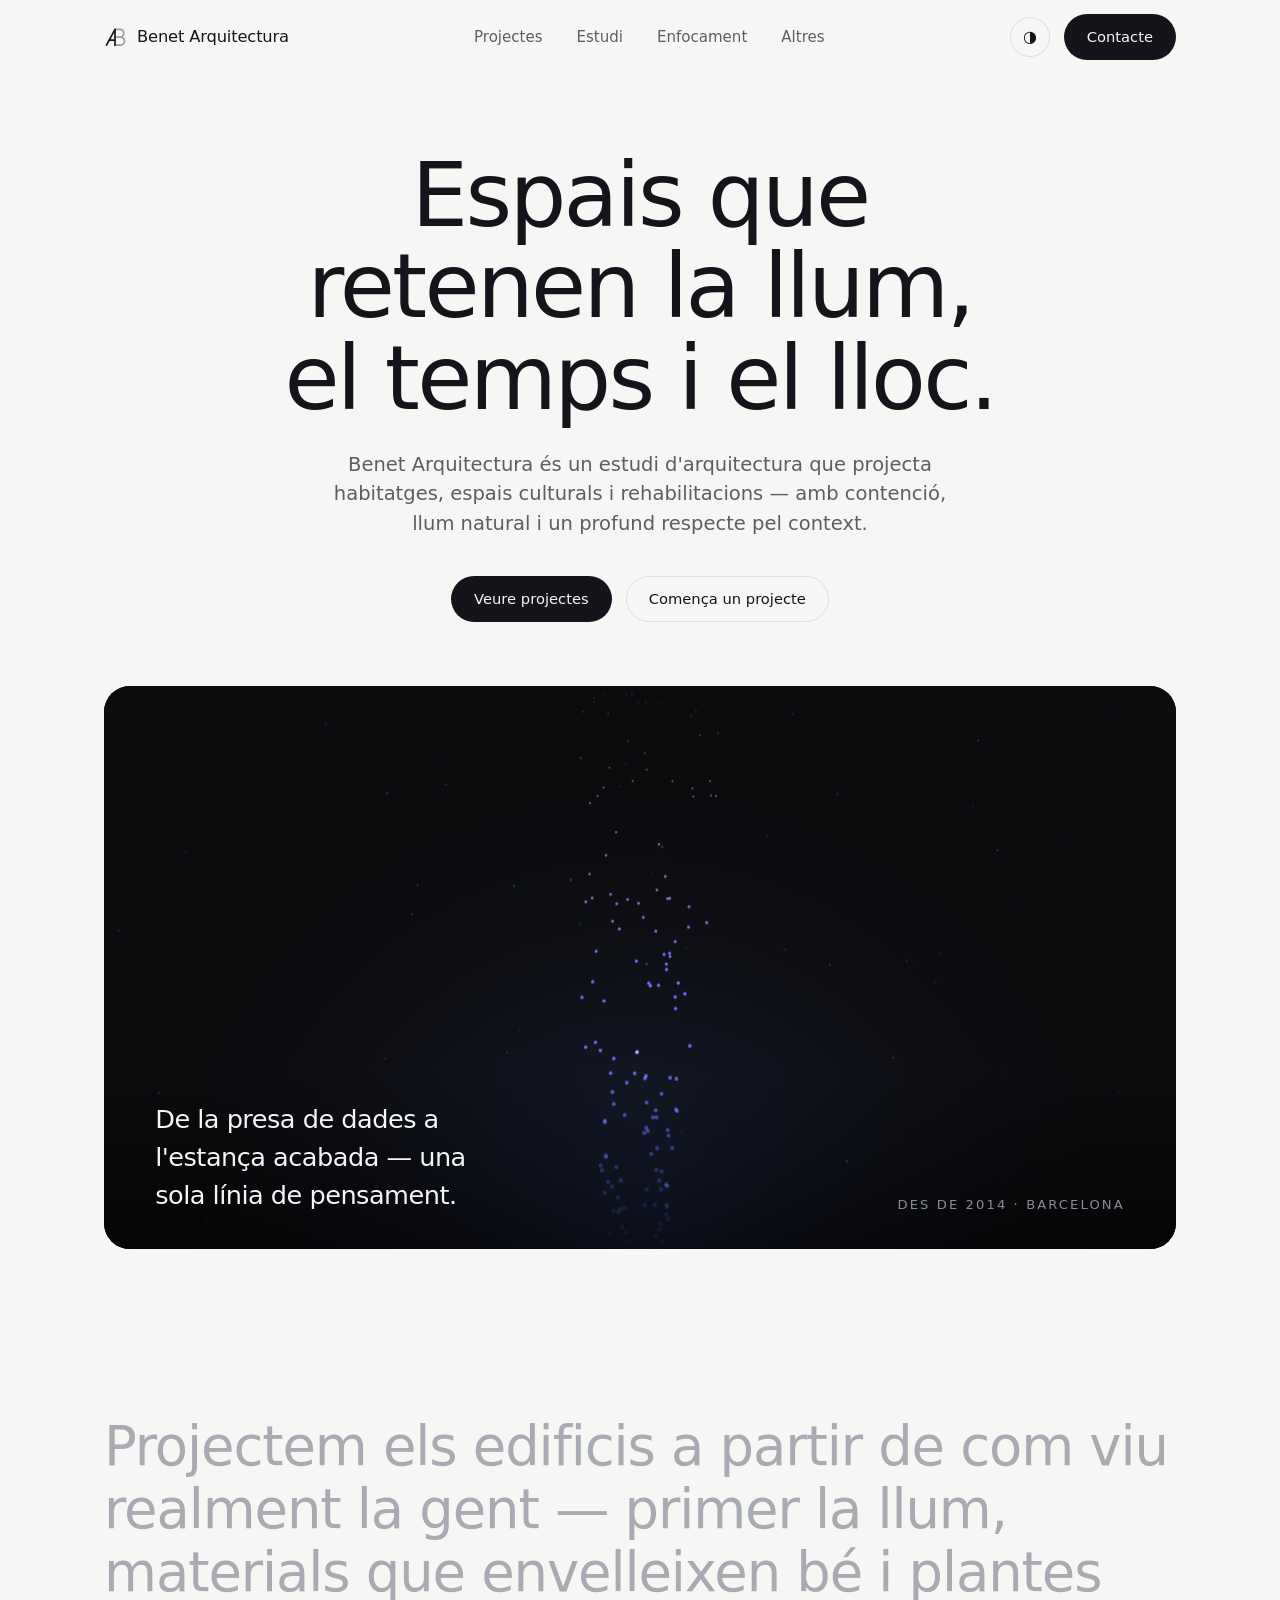
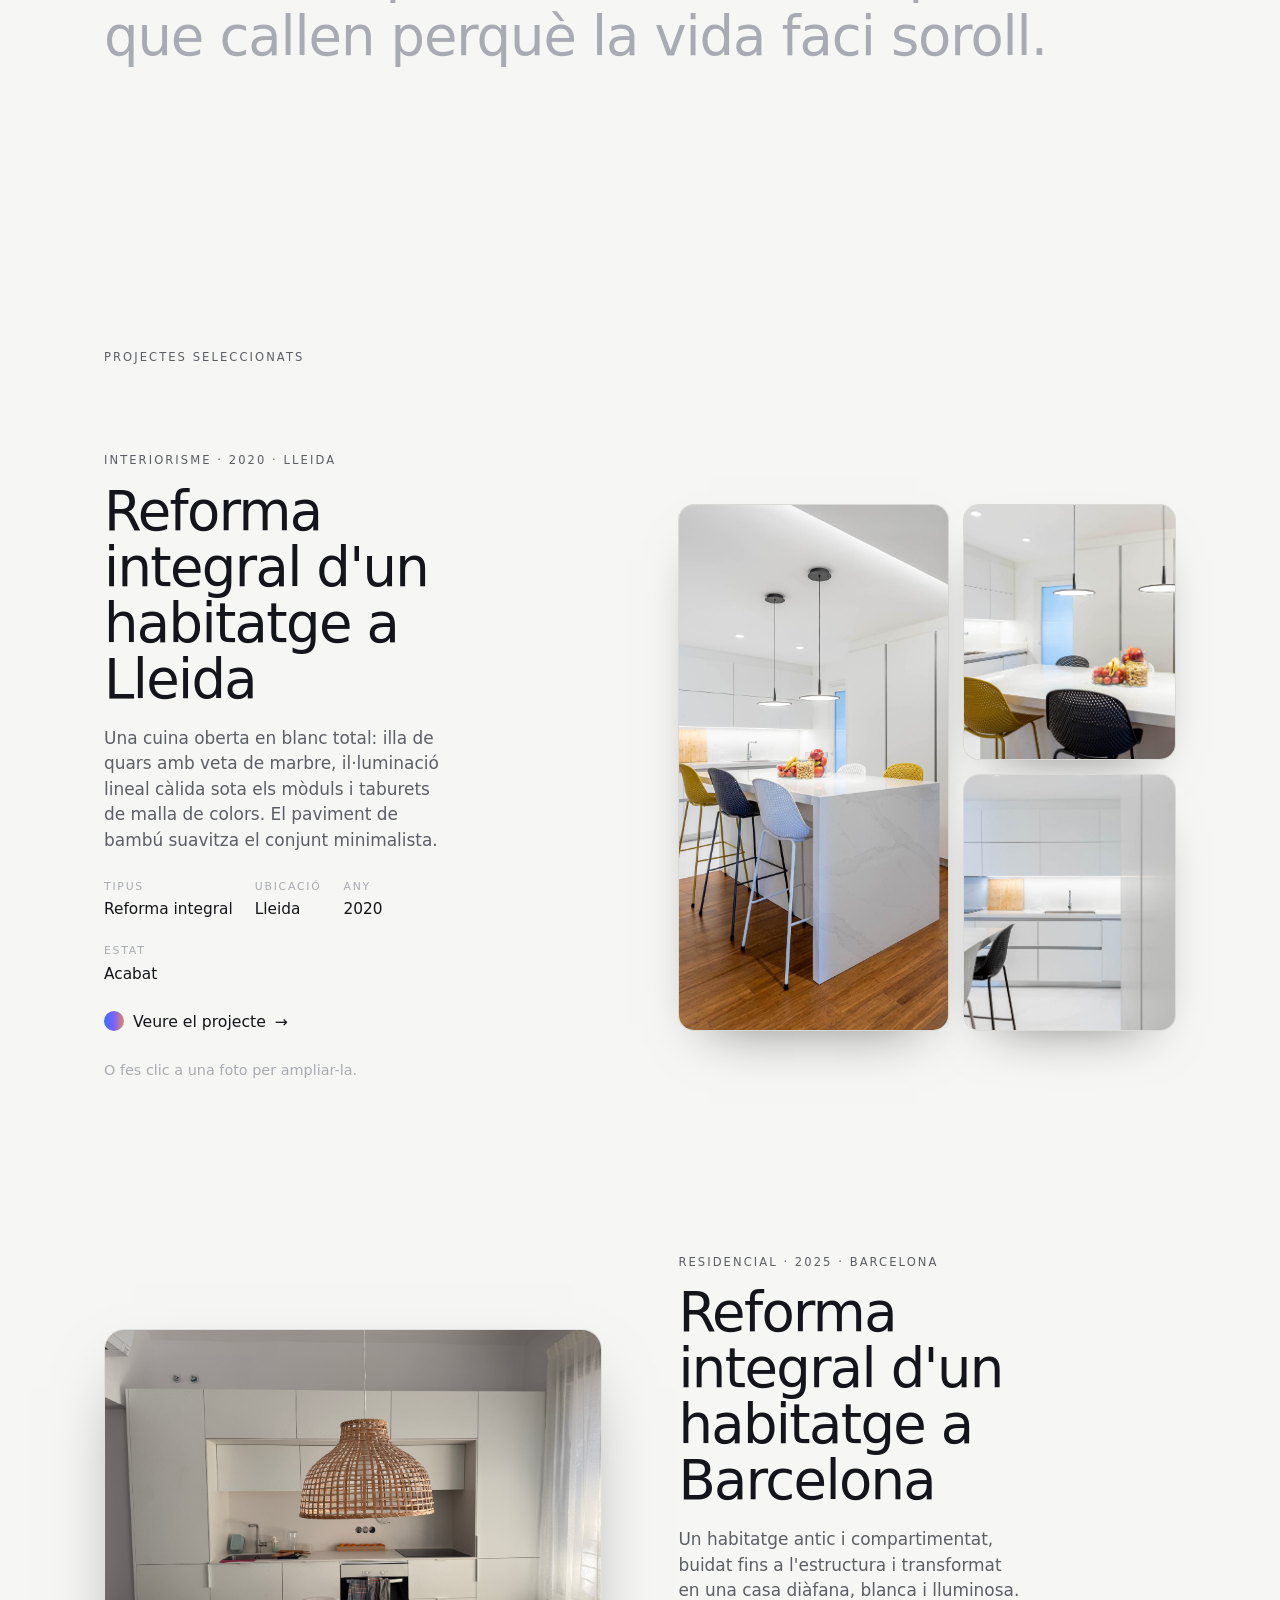
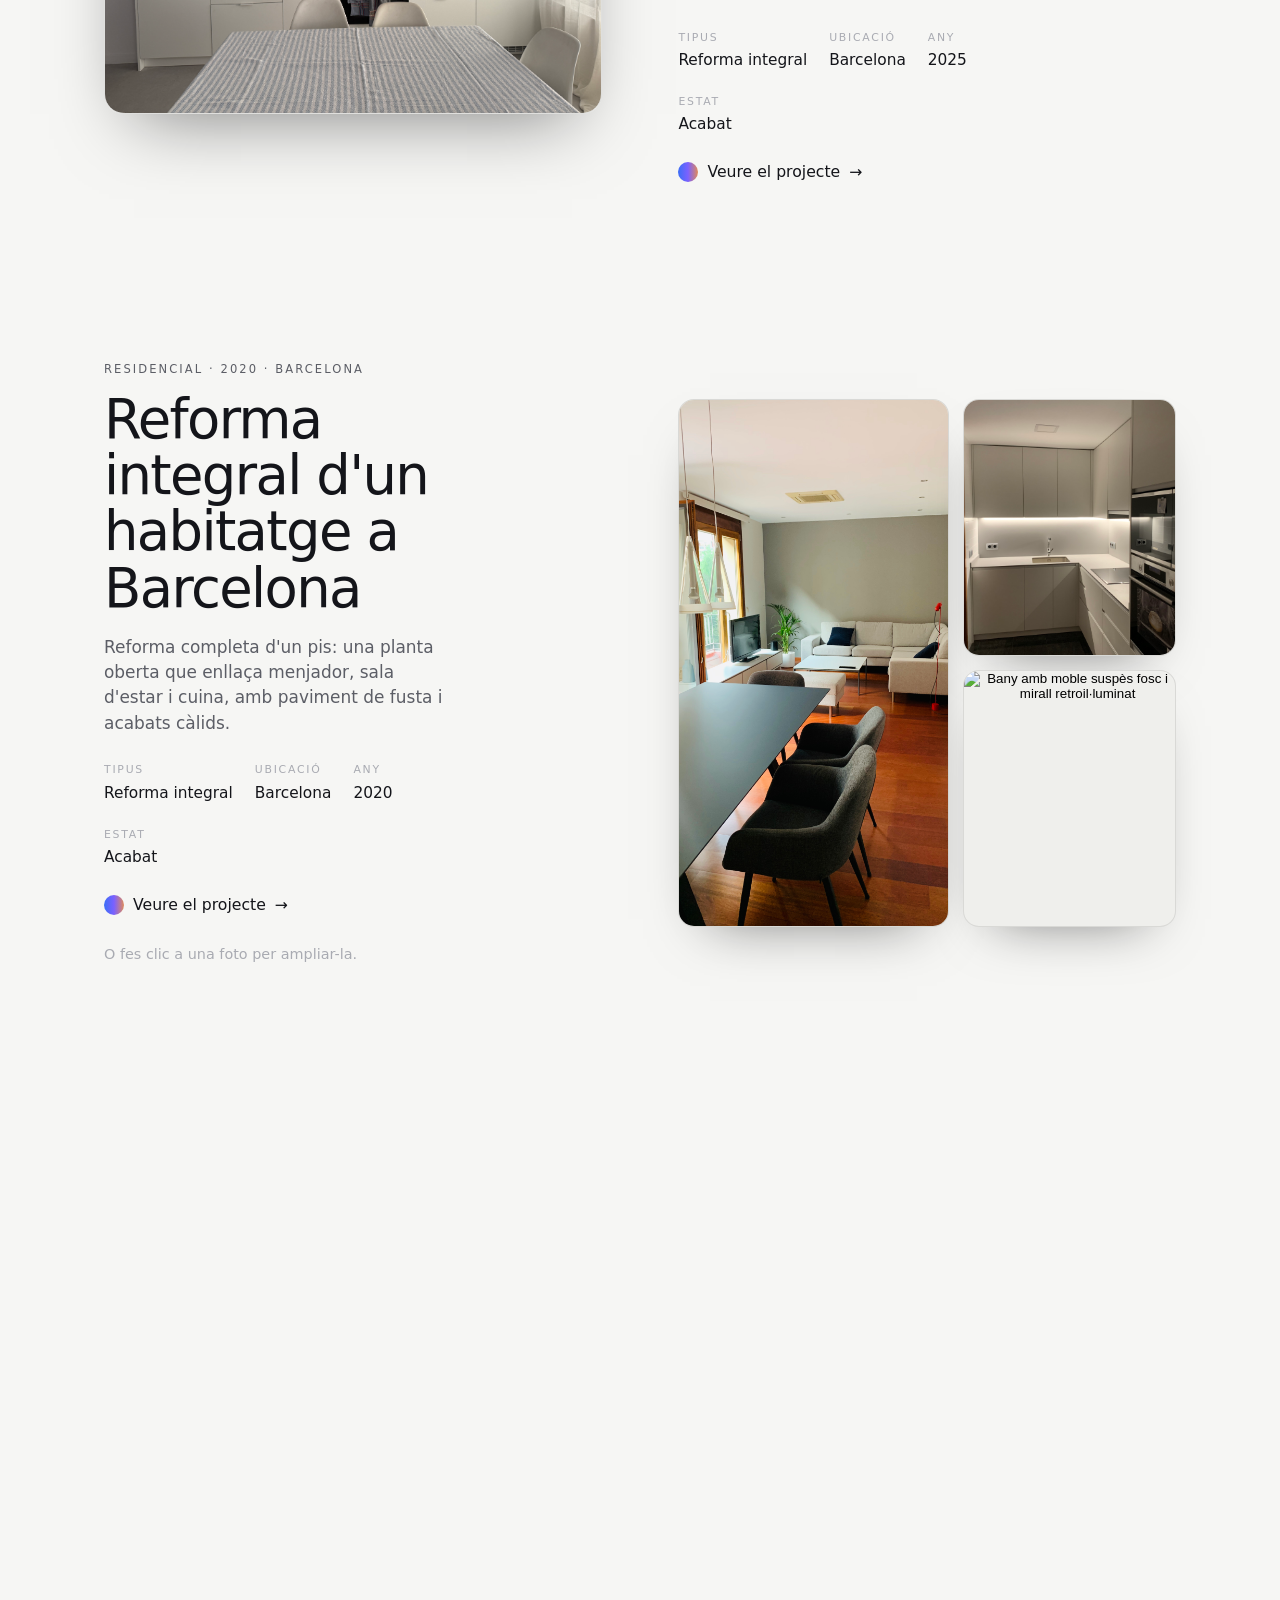
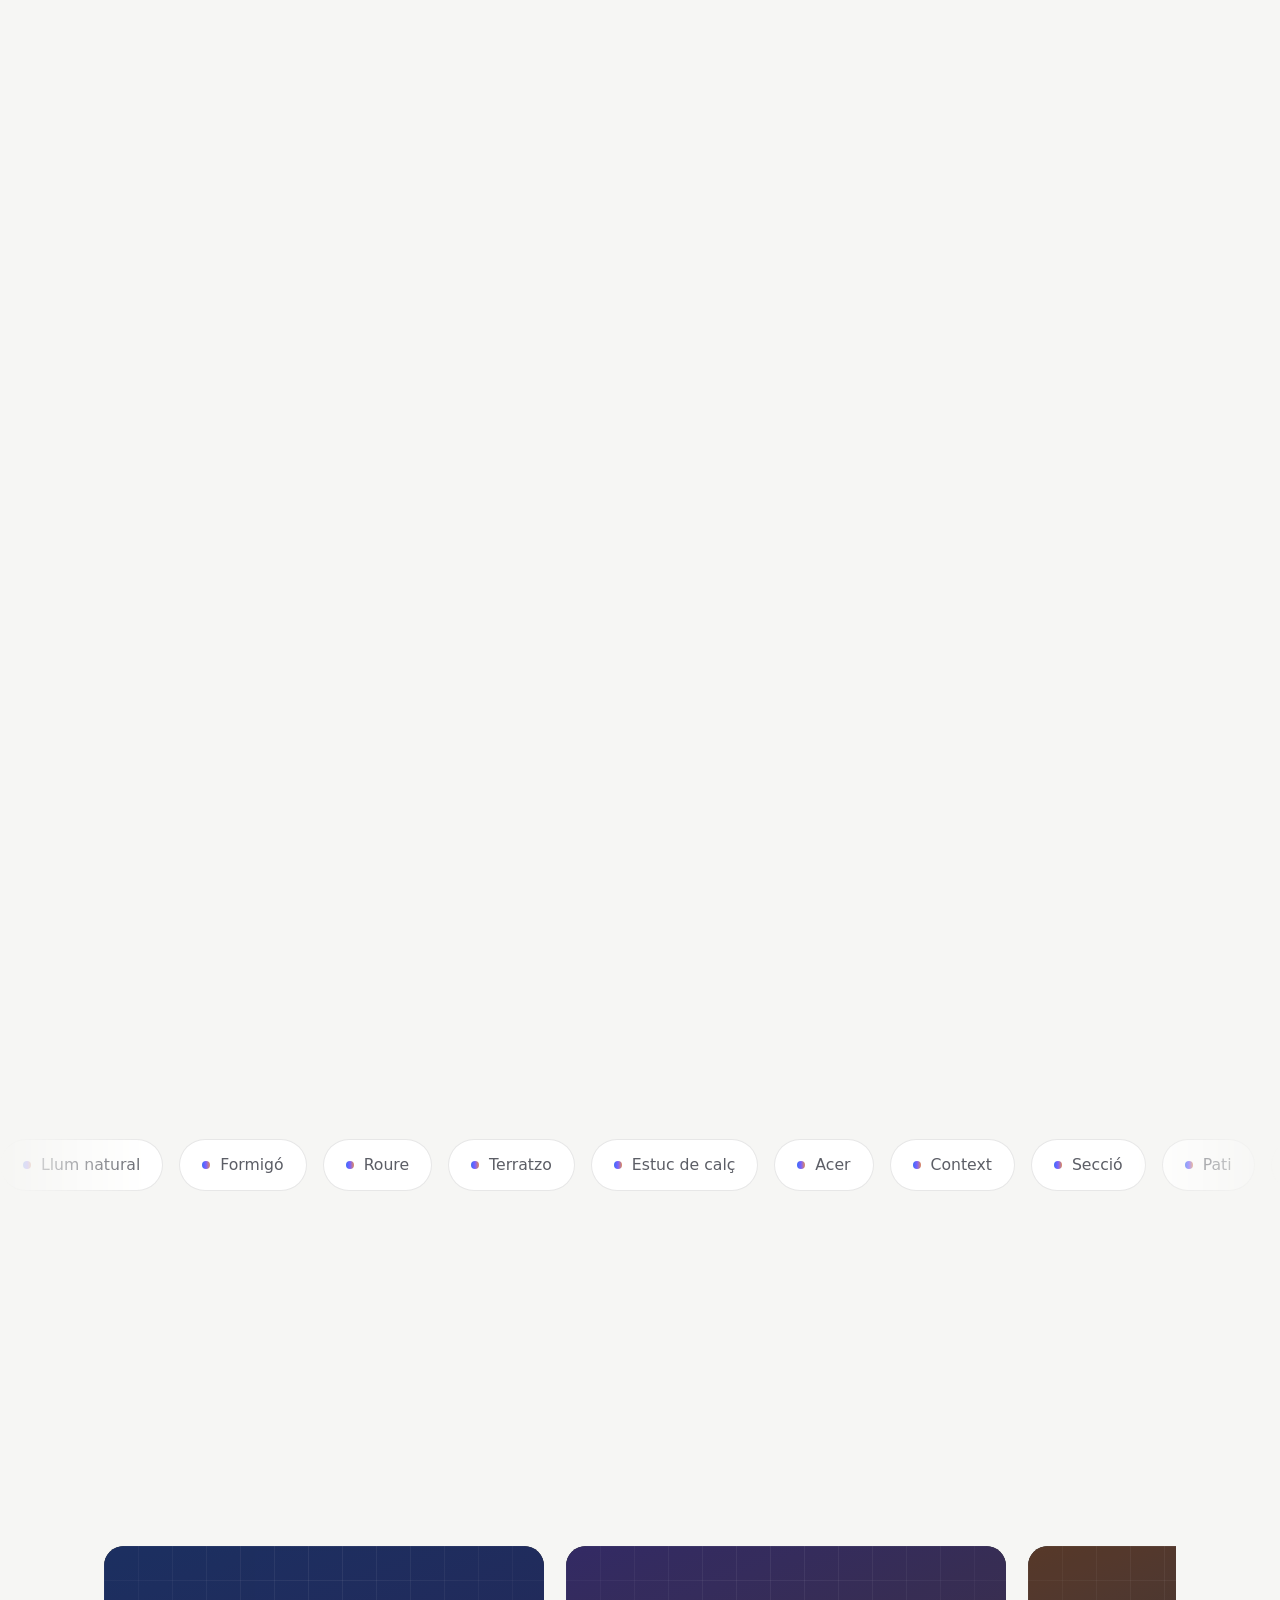
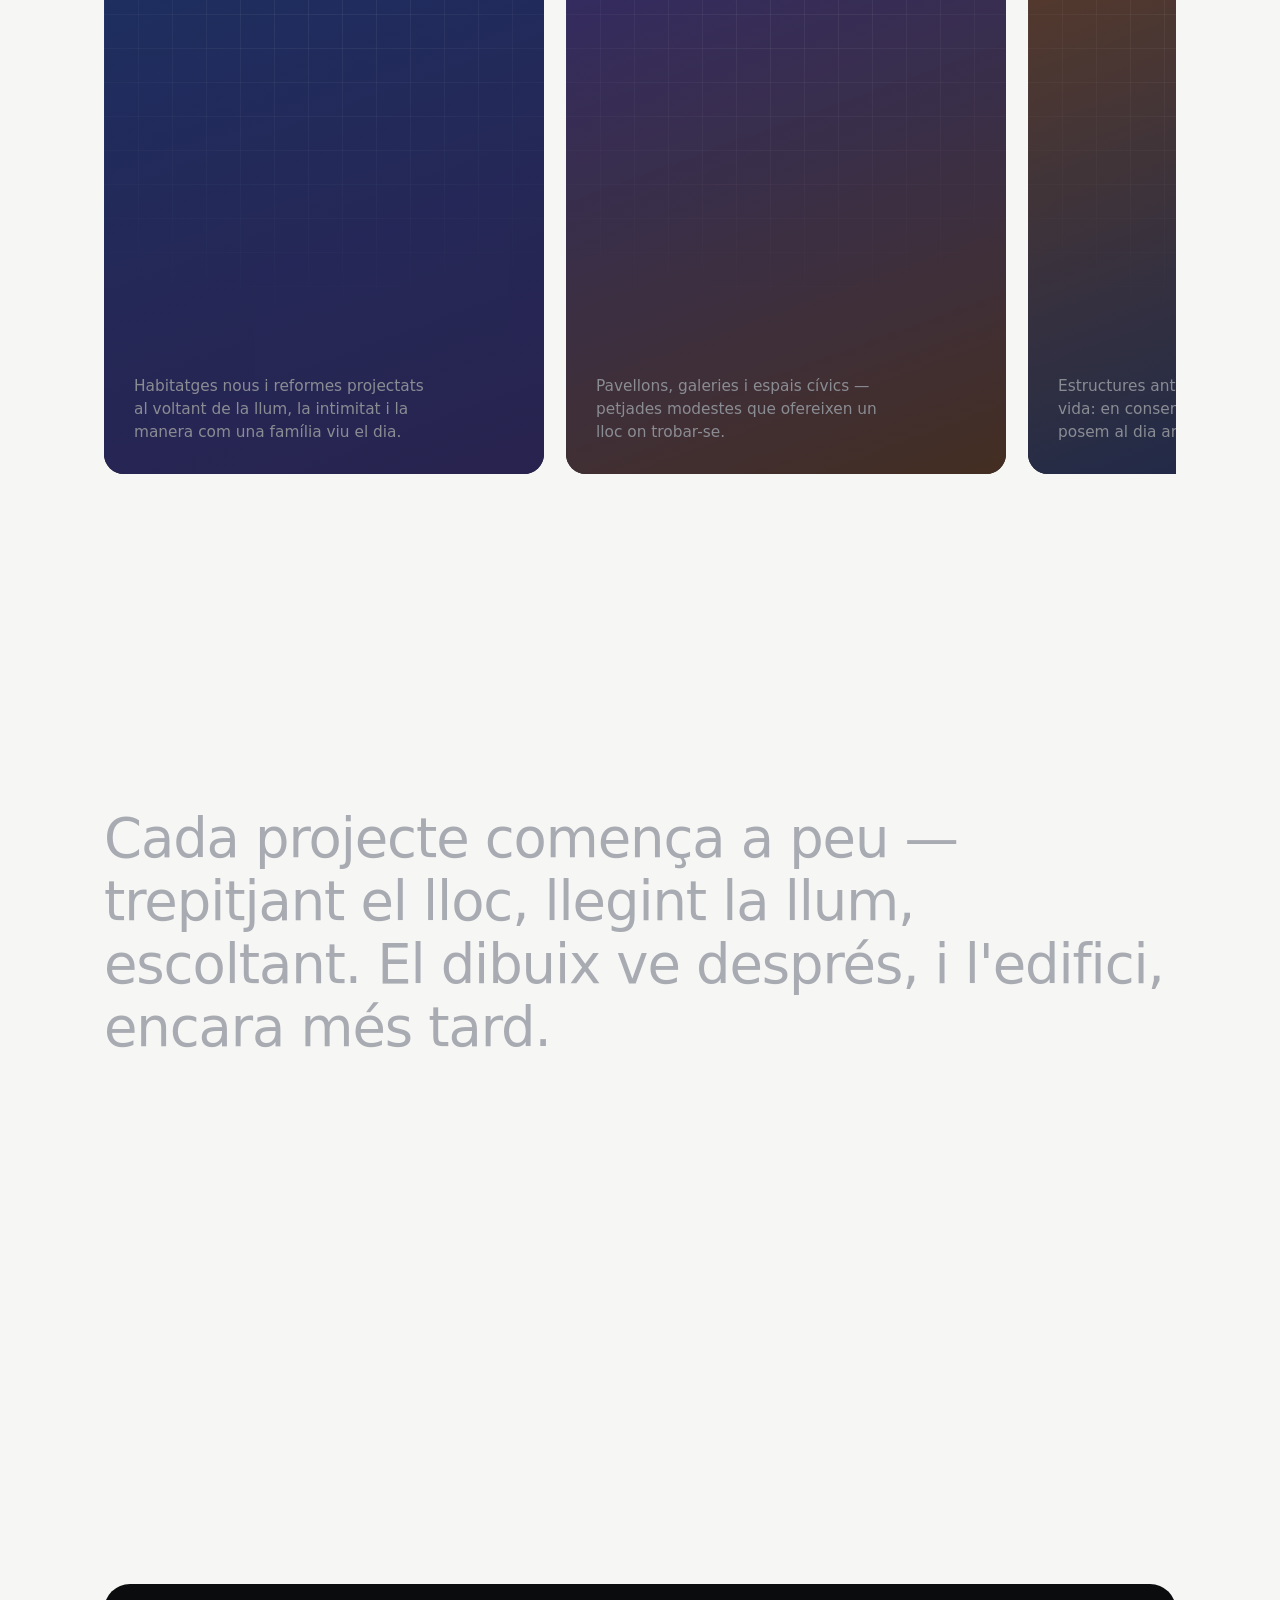
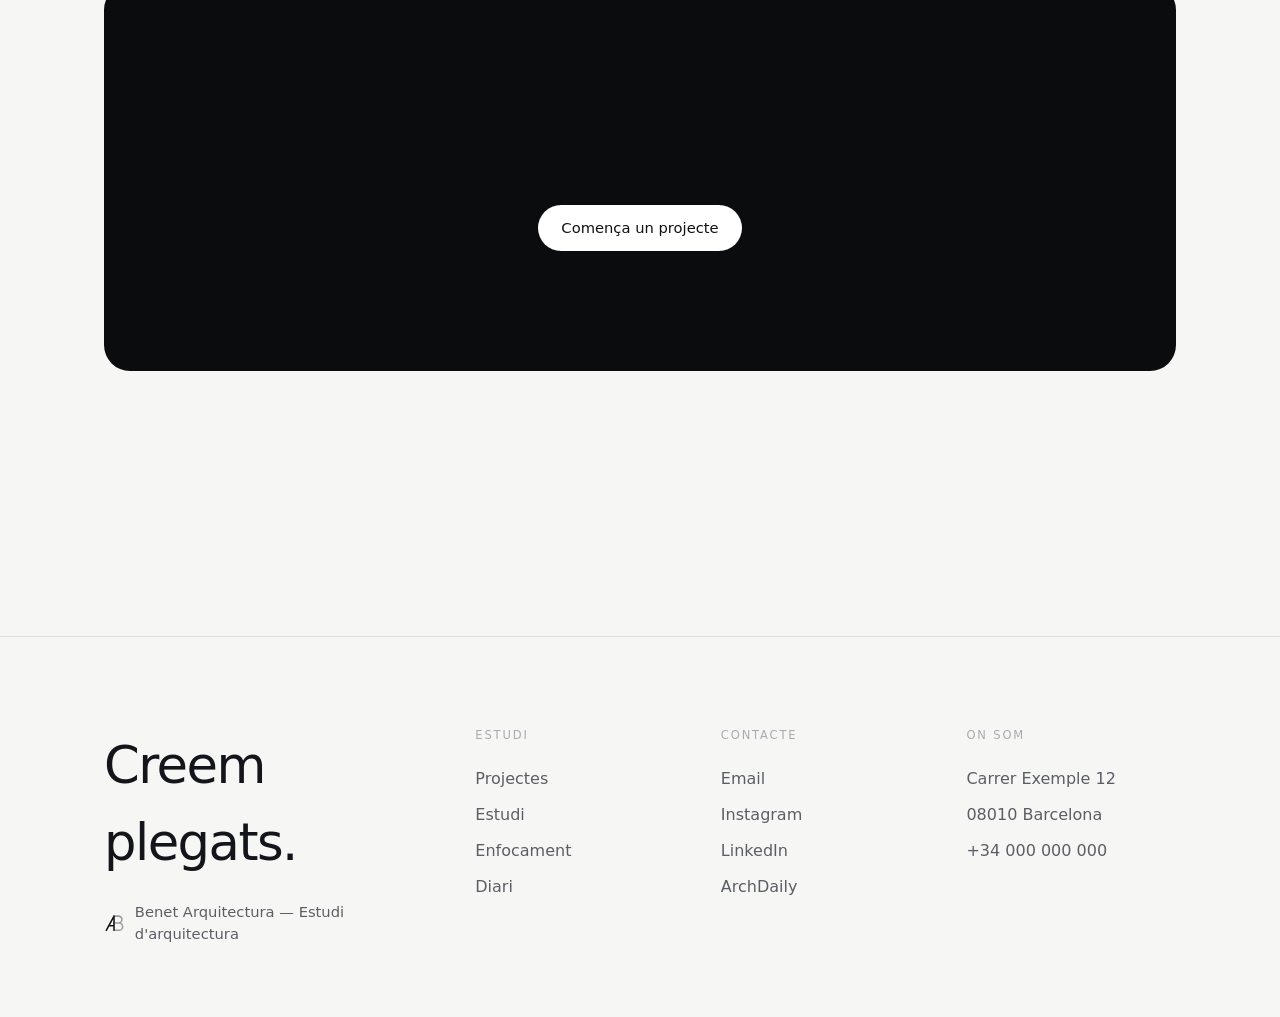
==== commit 9904dfd7: "Mosaic de 3 fotos al projecte Barcelona 2020 a la portada" ====
--- a/index.html
+++ b/index.html
@@ -106,7 +106,7 @@
       </a>
     </article>
 
-    <article class="feat fade" id="barcelona2">
+    <article class="feat gallery-feat fade" id="barcelona2">
       <div class="txt">
         <p class="eyebrow">Residencial · 2020 · Barcelona</p>
         <h2>Reforma integral d'un habitatge a Barcelona</h2>
@@ -118,10 +118,24 @@
           <div><dt>Estat</dt><dd>Acabat</dd></div>
         </dl>
         <a class="link" href="barcelona2.html">Veure el projecte <span class="arw">→</span></a>
-      </div>
-      <a class="media cover" href="barcelona2.html" aria-label="Veure el projecte: Reforma integral d'un habitatge a Barcelona (2020)">
-        <img src="assets/barcelona2/detall/IMG_5461.jpg" alt="Sala d'estar reformada amb parquet i llums cònics" loading="lazy" />
-      </a>
+        <p class="hint">O fes clic a una foto per ampliar-la.</p>
+      </div>
+      <div class="media">
+        <div class="gallery">
+          <button class="gitem tall" aria-label="Ampliar foto — sala d'estar">
+            <img src="assets/barcelona2/detall/IMG_5461.jpg" alt="Sala d'estar i menjador amb parquet i llums cònics" loading="lazy" />
+            <span class="expand" aria-hidden="true">⤢</span>
+          </button>
+          <button class="gitem" aria-label="Ampliar foto — cuina">
+            <img src="assets/barcelona2/detall/IMG_4307.jpg" alt="Cuina en U amb forn i electrodomèstics integrats" loading="lazy" />
+            <span class="expand" aria-hidden="true">⤢</span>
+          </button>
+          <button class="gitem" aria-label="Ampliar foto — bany">
+            <img src="assets/barcelona2/detall/IMG_3990.jpg" alt="Bany amb moble suspès fosc i mirall retroil·luminat" loading="lazy" />
+            <span class="expand" aria-hidden="true">⤢</span>
+          </button>
+        </div>
+      </div>
     </article>
 
     <article class="feat rev fade">
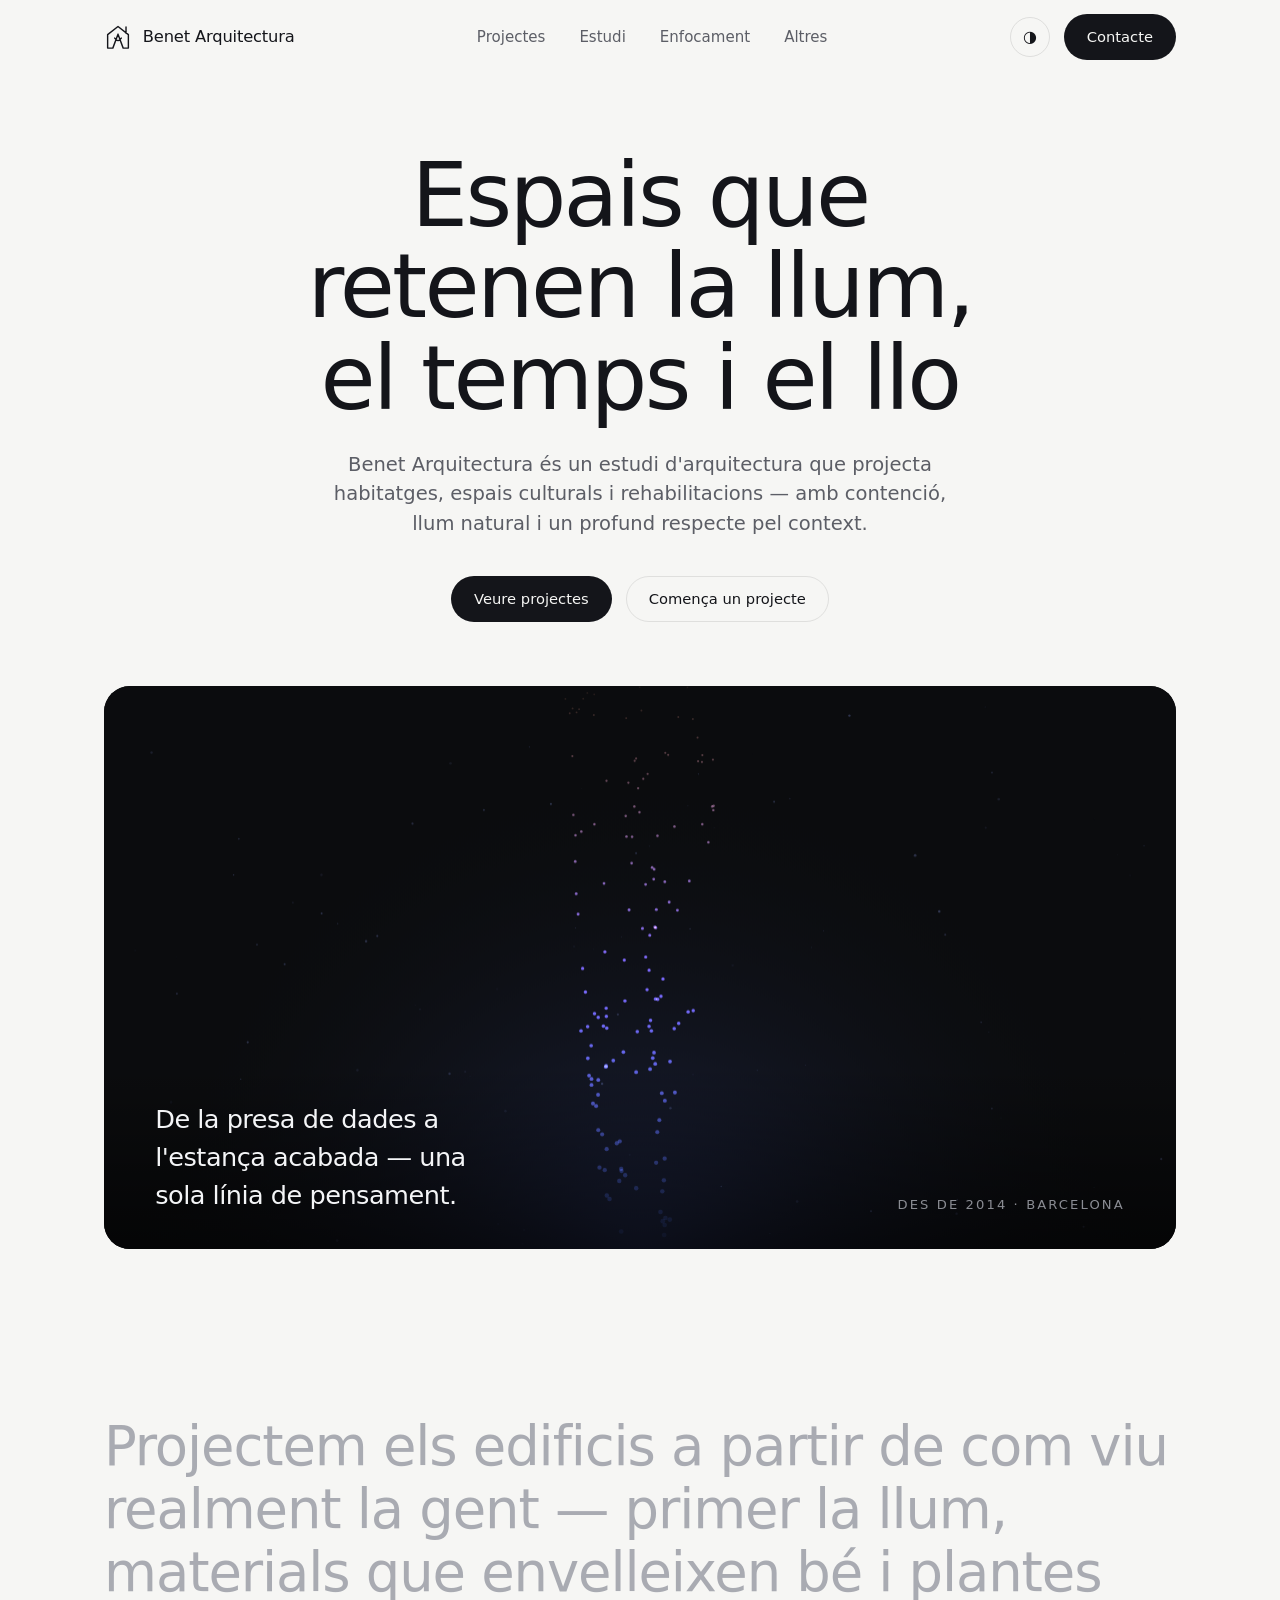
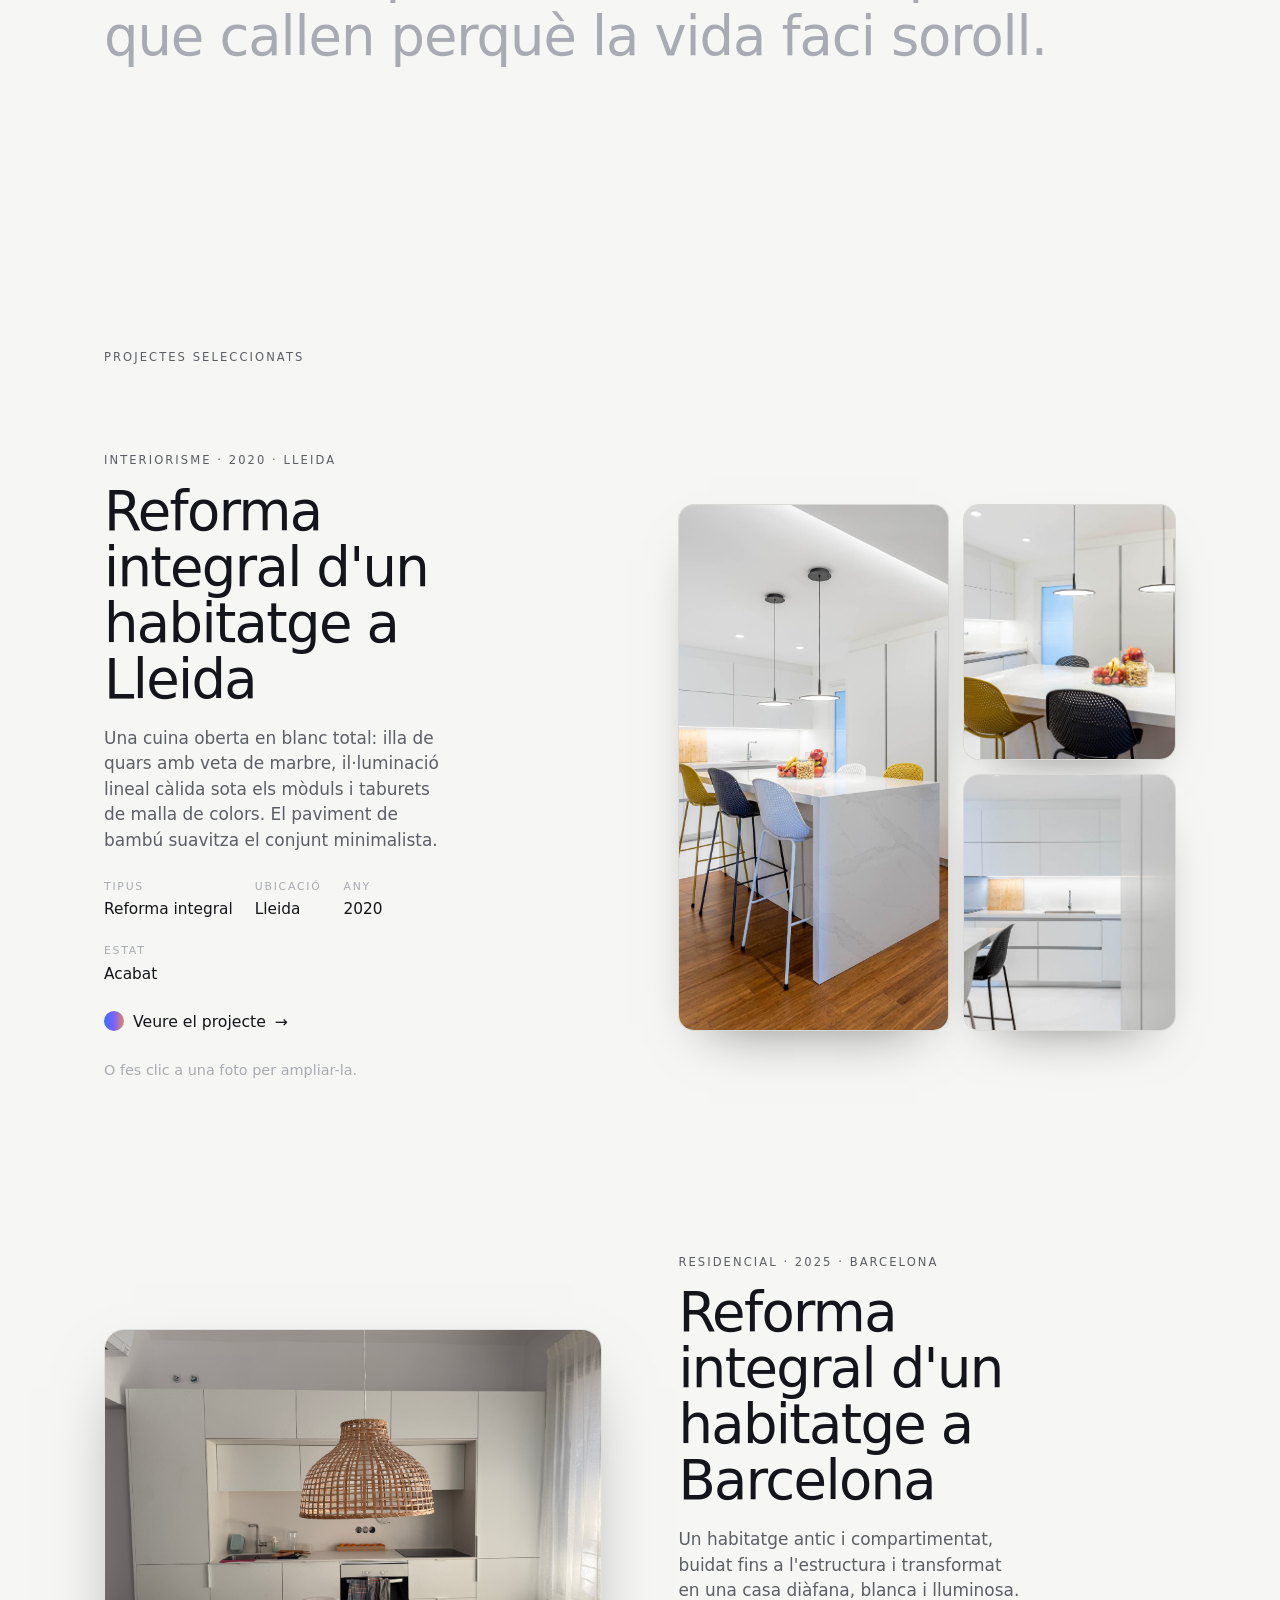
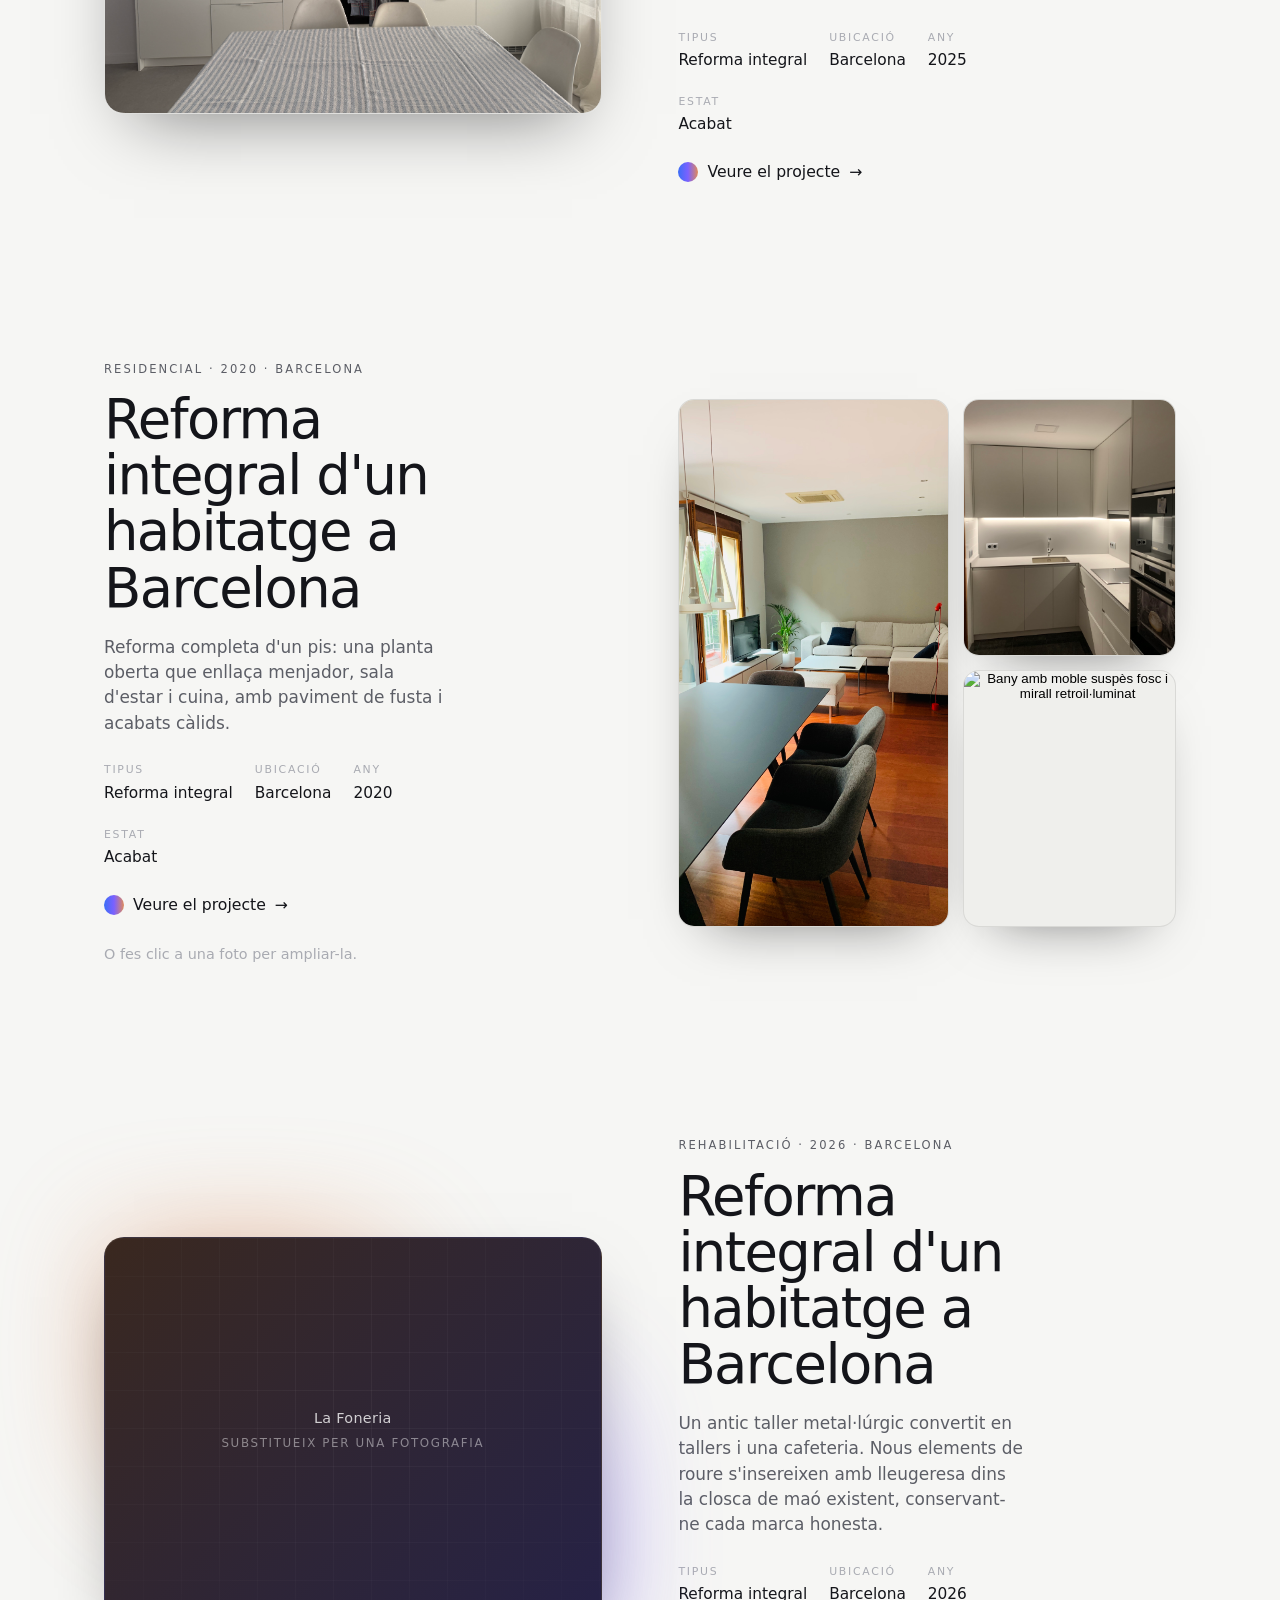
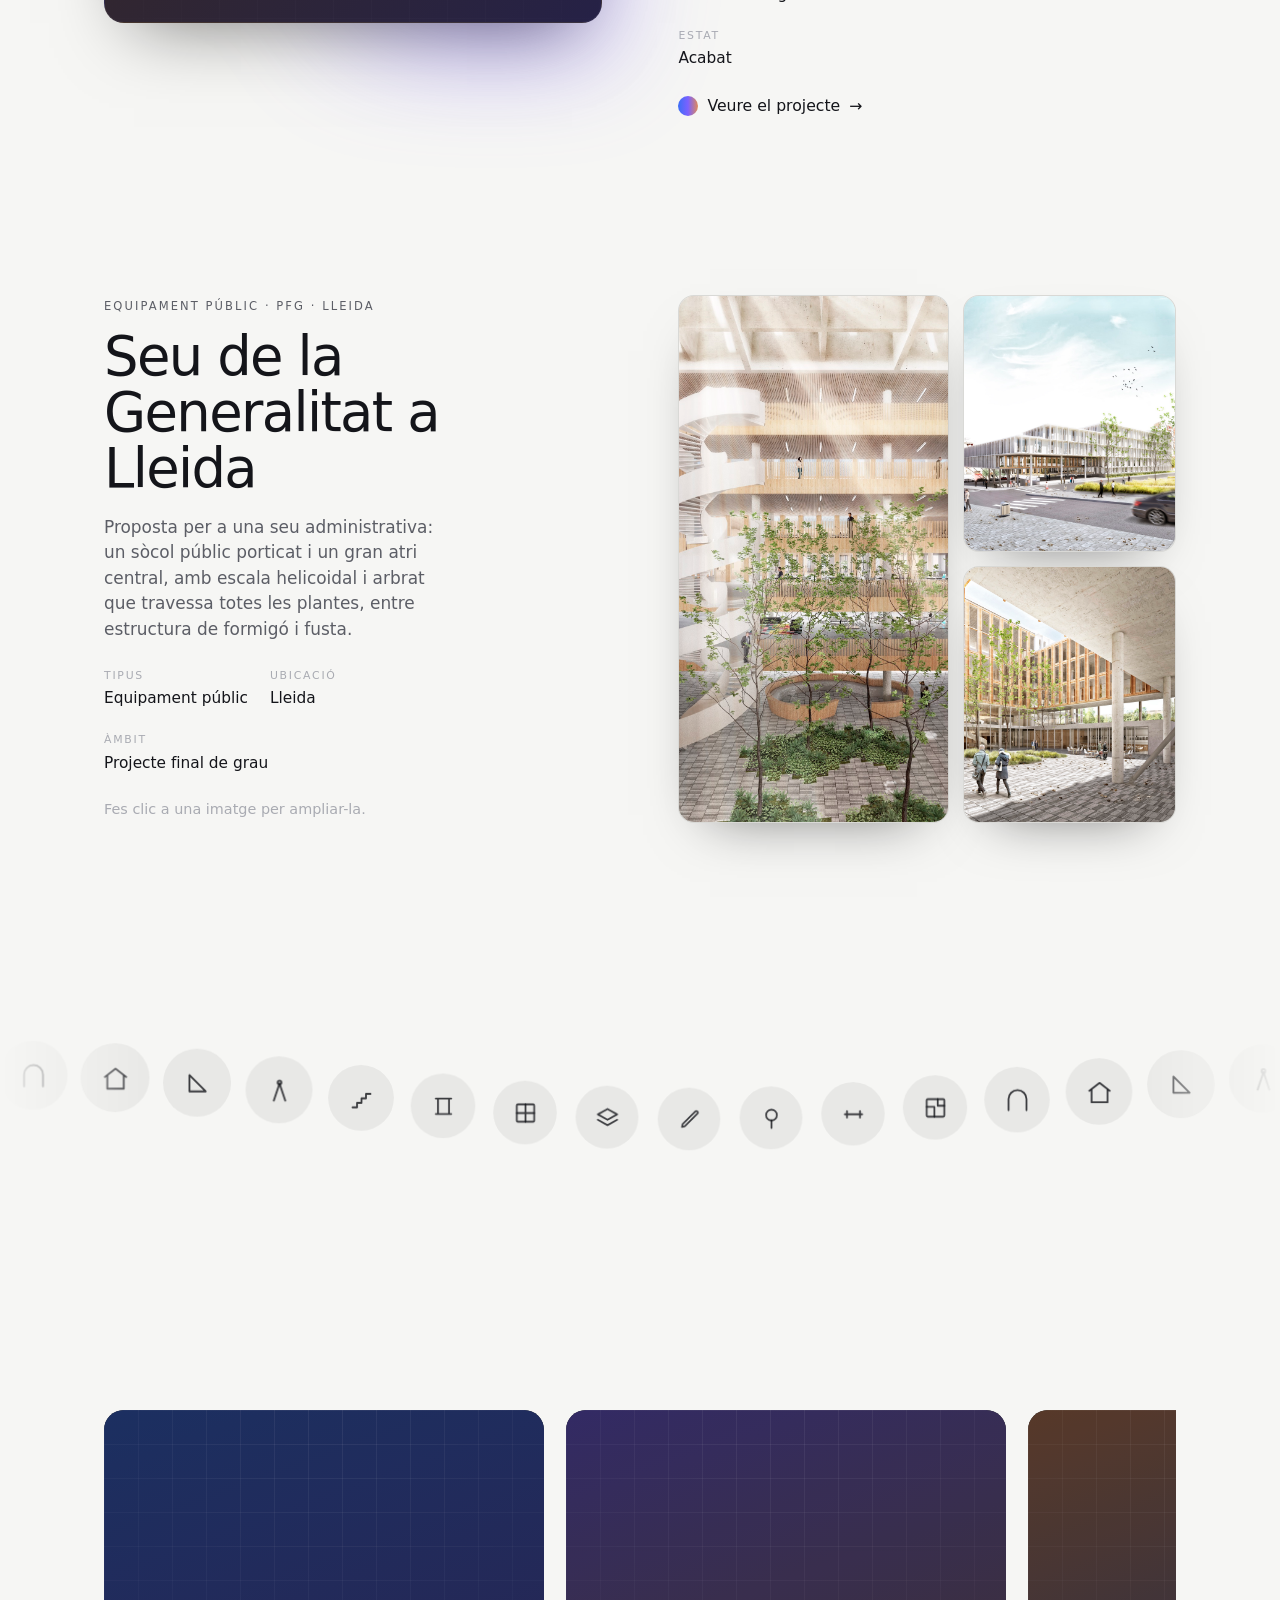
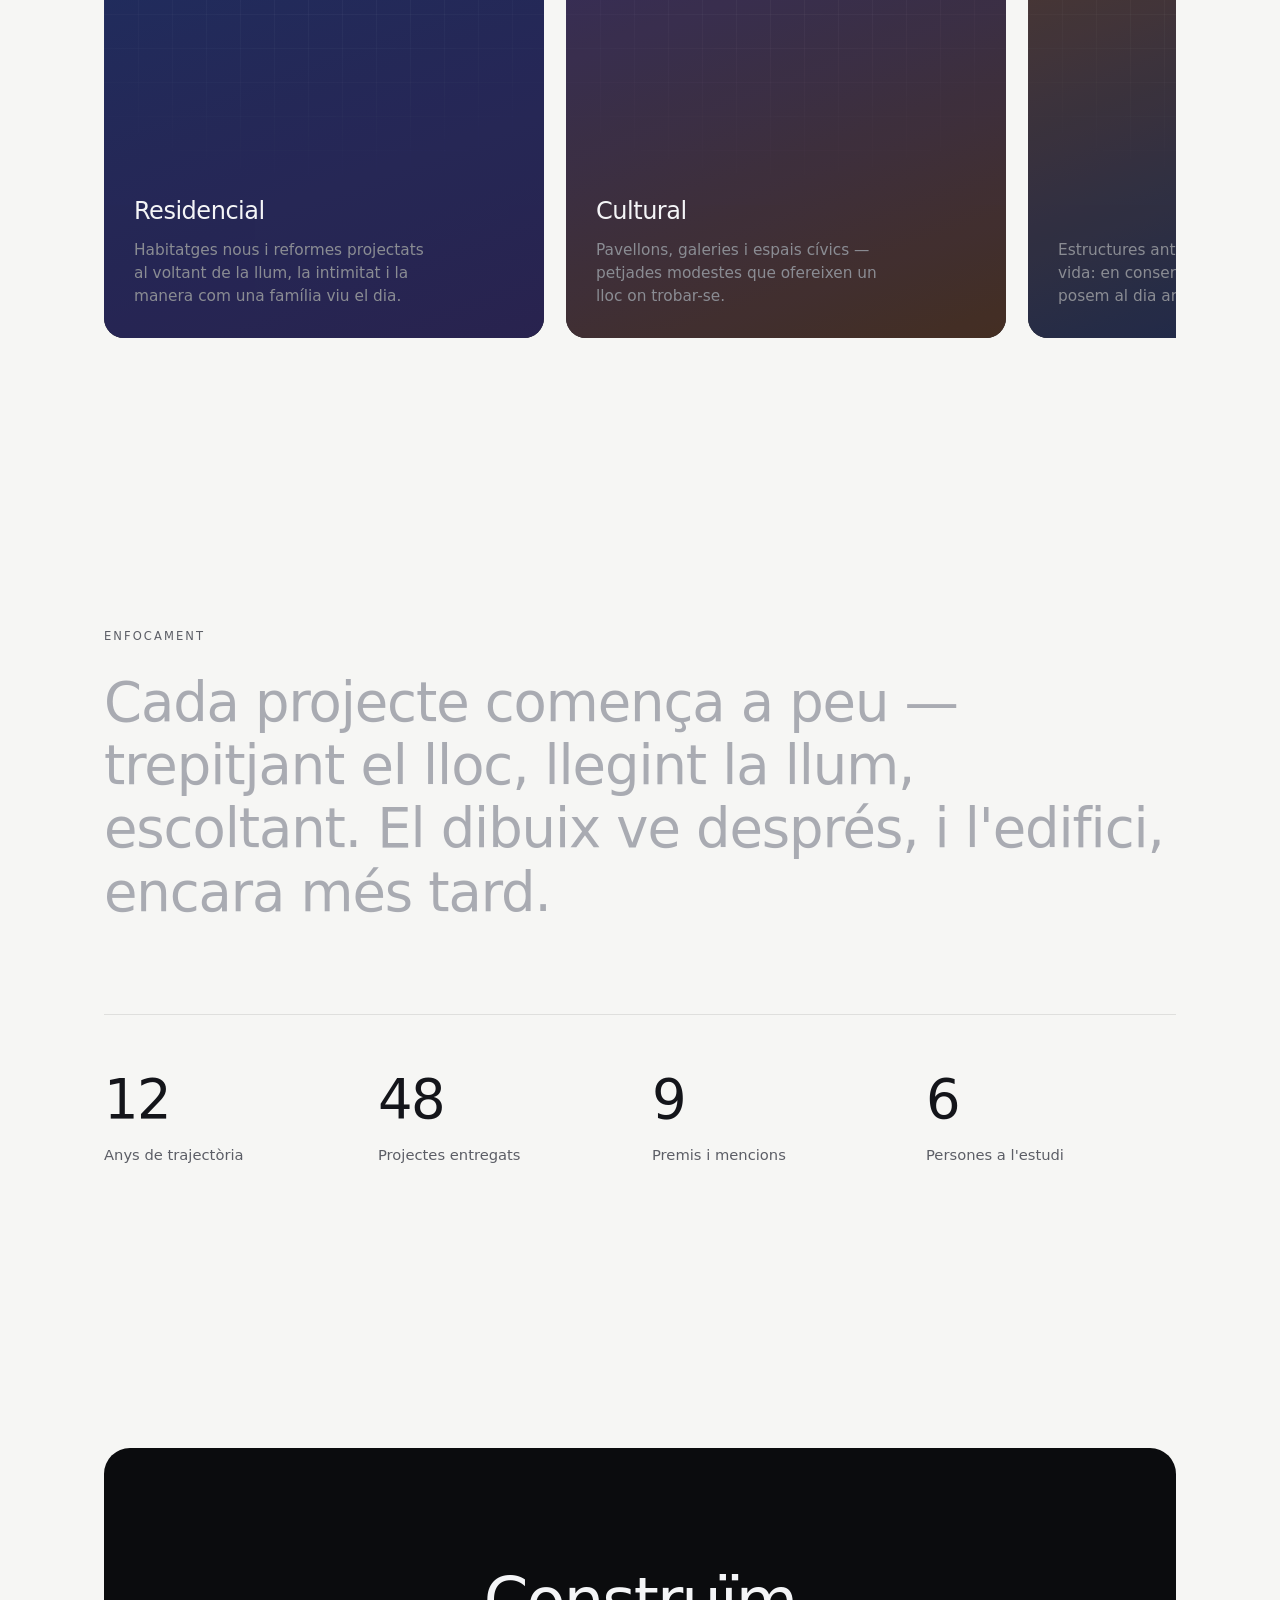
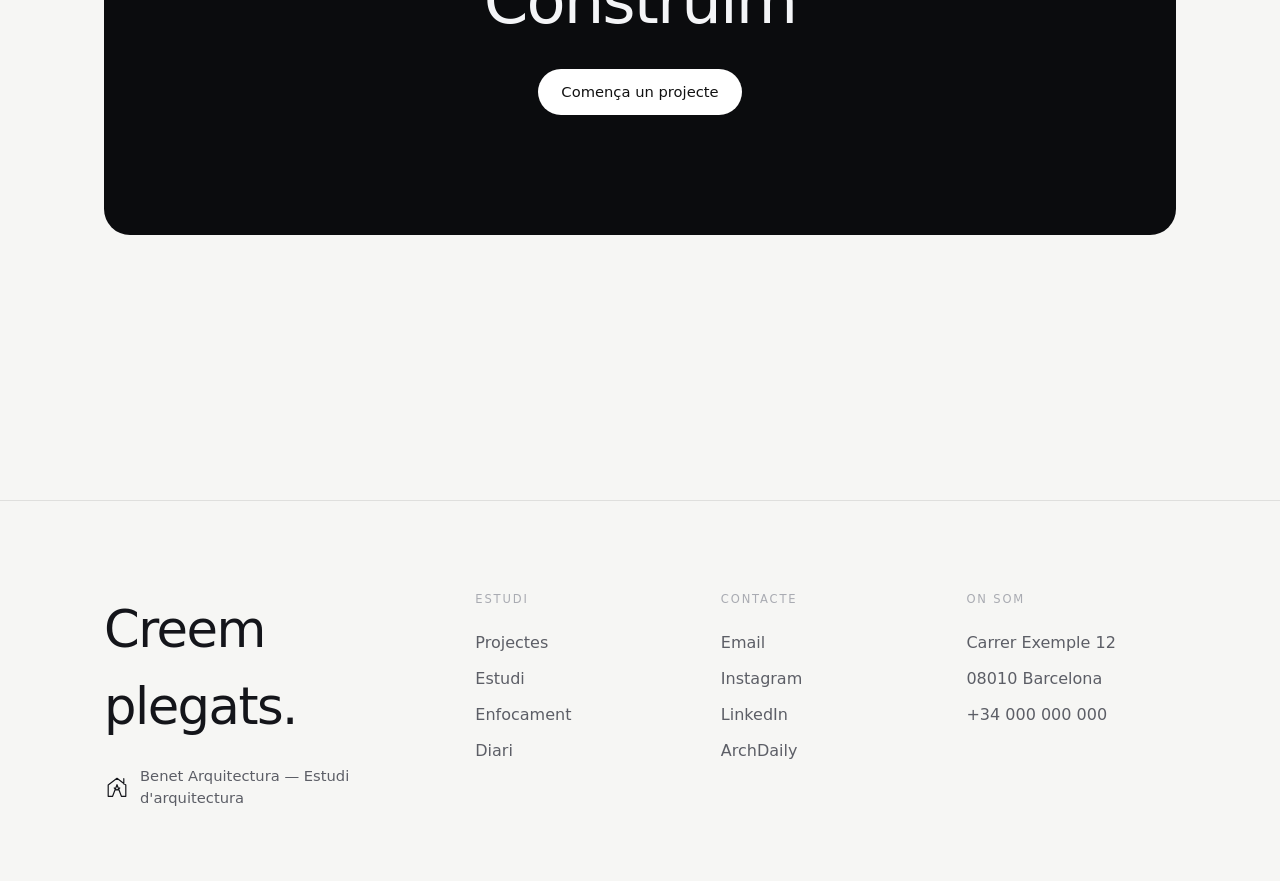
==== commit fb1718c7: "Renombra assets/abk a assets/lleida1" ====
--- a/index.html
+++ b/index.html
@@ -73,15 +73,15 @@
       <div class="media">
         <div class="gallery">
           <button class="gitem tall" data-i="0" aria-label="Ampliar foto 1 — illa i taburets">
-            <img src="assets/abk/Foto1.jpg" alt="Cuina reformada: illa de quars amb veta de marbre i taburets de malla grocs, negres i blancs" loading="lazy" />
+            <img src="assets/lleida1/Foto1.jpg" alt="Cuina reformada: illa de quars amb veta de marbre i taburets de malla grocs, negres i blancs" loading="lazy" />
             <span class="expand" aria-hidden="true">⤢</span>
           </button>
           <button class="gitem" data-i="1" aria-label="Ampliar foto 2 — taula i llums penjants">
-            <img src="assets/abk/Foto2.jpg" alt="Vista de la taula amb els llums penjants i la porta blava al fons" loading="lazy" />
+            <img src="assets/lleida1/Foto2.jpg" alt="Vista de la taula amb els llums penjants i la porta blava al fons" loading="lazy" />
             <span class="expand" aria-hidden="true">⤢</span>
           </button>
           <button class="gitem" data-i="2" aria-label="Ampliar foto 3 — mòduls i placa de cocció">
-            <img src="assets/abk/Foto3.jpg" alt="Detall dels mòduls blancs, la placa de cocció i la il·luminació lineal" loading="lazy" />
+            <img src="assets/lleida1/Foto3.jpg" alt="Detall dels mòduls blancs, la placa de cocció i la il·luminació lineal" loading="lazy" />
             <span class="expand" aria-hidden="true">⤢</span>
           </button>
         </div>
--- a/styles.css
+++ b/styles.css
@@ -51,16 +51,11 @@
 header.scrolled{background:color-mix(in srgb,var(--paper) 82%,transparent);backdrop-filter:blur(14px);border-bottom:1px solid var(--line)}
 .nav{display:flex;align-items:center;justify-content:space-between;height:74px}
 .brand{display:flex;align-items:center;gap:11px;font-weight:500;font-size:1.02rem;letter-spacing:-.01em}
-/* logo mark — minimal "AB" monogram (A ink, B softer), sized in em so it
-   matches the wordmark height and stays vertically aligned. */
-.mark{width:1.35em;height:1.2em;flex:none;position:relative;background:transparent;border:0}
-.mark::before,.mark::after{content:"";position:absolute;inset:0}
-.mark::before{background:var(--ink);
-  -webkit-mask:url("data:image/svg+xml,%3Csvg xmlns='http://www.w3.org/2000/svg' viewBox='0 0 44 40'%3E%3Cpath d='M22 5 L5 36 M22 5 V36 M10 26 H22' fill='none' stroke='%23000' stroke-width='3.4' stroke-linecap='round' stroke-linejoin='round'/%3E%3C/svg%3E") center/contain no-repeat;
-          mask:url("data:image/svg+xml,%3Csvg xmlns='http://www.w3.org/2000/svg' viewBox='0 0 44 40'%3E%3Cpath d='M22 5 L5 36 M22 5 V36 M10 26 H22' fill='none' stroke='%23000' stroke-width='3.4' stroke-linecap='round' stroke-linejoin='round'/%3E%3C/svg%3E") center/contain no-repeat}
-.mark::after{background:color-mix(in srgb,var(--ink) 40%,transparent);
-  -webkit-mask:url("data:image/svg+xml,%3Csvg xmlns='http://www.w3.org/2000/svg' viewBox='0 0 44 40'%3E%3Cpath d='M22 5 H32 A7.5 7.5 0 0 1 32 20 H22 M22 20 H33 A8 8 0 0 1 33 36 H22' fill='none' stroke='%23000' stroke-width='3.4' stroke-linecap='round' stroke-linejoin='round'/%3E%3C/svg%3E") center/contain no-repeat;
-          mask:url("data:image/svg+xml,%3Csvg xmlns='http://www.w3.org/2000/svg' viewBox='0 0 44 40'%3E%3Cpath d='M22 5 H32 A7.5 7.5 0 0 1 32 20 H22 M22 20 H33 A8 8 0 0 1 33 36 H22' fill='none' stroke='%23000' stroke-width='3.4' stroke-linecap='round' stroke-linejoin='round'/%3E%3C/svg%3E") center/contain no-repeat}
+/* logo mark — casa amb una "A" i arc (línia fina), a mida del text */
+.mark{width:1.7em;height:1.55em;flex:none;position:relative;background:transparent;border:0;translate:0 .02em}
+.mark::before{content:"";position:absolute;inset:0;background:var(--ink);
+  -webkit-mask:url("data:image/svg+xml,%3Csvg xmlns='http://www.w3.org/2000/svg' viewBox='0 0 120 110'%3E%3Cpath d='M16 100 V44 L60 10 L104 44 V100 M94 38 V12 M60 42 L38 100 M60 42 L82 100 M46 58 Q60 78 74 58 M16 100 H26 M38 100 H28 M82 100 H92 M104 100 H94' fill='none' stroke='%23000' stroke-width='6' stroke-linecap='round' stroke-linejoin='round'/%3E%3C/svg%3E") center/contain no-repeat;
+          mask:url("data:image/svg+xml,%3Csvg xmlns='http://www.w3.org/2000/svg' viewBox='0 0 120 110'%3E%3Cpath d='M16 100 V44 L60 10 L104 44 V100 M94 38 V12 M60 42 L38 100 M60 42 L82 100 M46 58 Q60 78 74 58 M16 100 H26 M38 100 H28 M82 100 H92 M104 100 H94' fill='none' stroke='%23000' stroke-width='6' stroke-linecap='round' stroke-linejoin='round'/%3E%3C/svg%3E") center/contain no-repeat}
 .navlinks{display:flex;gap:34px;font-size:.94rem;color:var(--sub)}
 .navlinks a{transition:color .2s}.navlinks a:hover{color:var(--ink)}
 .navright{display:flex;align-items:center;gap:14px}
@@ -186,14 +181,15 @@
   .lb-prev{left:10px}.lb-next{right:10px}.lb-cap{padding-inline:20px;bottom:14px}}
 
 /* ---------- keyword marquee ---------- */
-.marquee{overflow:hidden;-webkit-mask:linear-gradient(90deg,transparent,#000 12%,#000 88%,transparent);
+.marquee{overflow:hidden;padding-block:40px;-webkit-mask:linear-gradient(90deg,transparent,#000 12%,#000 88%,transparent);
   mask:linear-gradient(90deg,transparent,#000 12%,#000 88%,transparent)}
-.marquee-row{display:flex;gap:16px;width:max-content;animation:slide 42s linear infinite}
+.marquee-row{display:flex;align-items:center;gap:16px;width:max-content;animation:slide 42s linear infinite}
 .marquee:hover .marquee-row{animation-play-state:paused}
 @keyframes slide{to{transform:translateX(-50%)}}
-.chip{display:inline-flex;align-items:center;gap:10px;white-space:nowrap;
-  border:1px solid var(--line);border-radius:999px;padding:13px 22px;font-size:.98rem;color:var(--sub);background:var(--card)}
-.chip b{width:8px;height:8px;border-radius:999px;background:var(--grad);flex:none}
+.chip{display:inline-flex;align-items:center;justify-content:center;flex:none;width:66px;height:66px;
+  border-radius:999px;background:color-mix(in srgb,var(--ink) 6%,transparent);
+  color:color-mix(in srgb,var(--ink) 82%,transparent);will-change:transform}
+.chip svg{width:27px;height:27px;display:block}
 
 /* ---------- practice carousel ---------- */
 .head-row{display:flex;justify-content:space-between;align-items:flex-end;gap:20px;margin-bottom:36px;flex-wrap:wrap}
